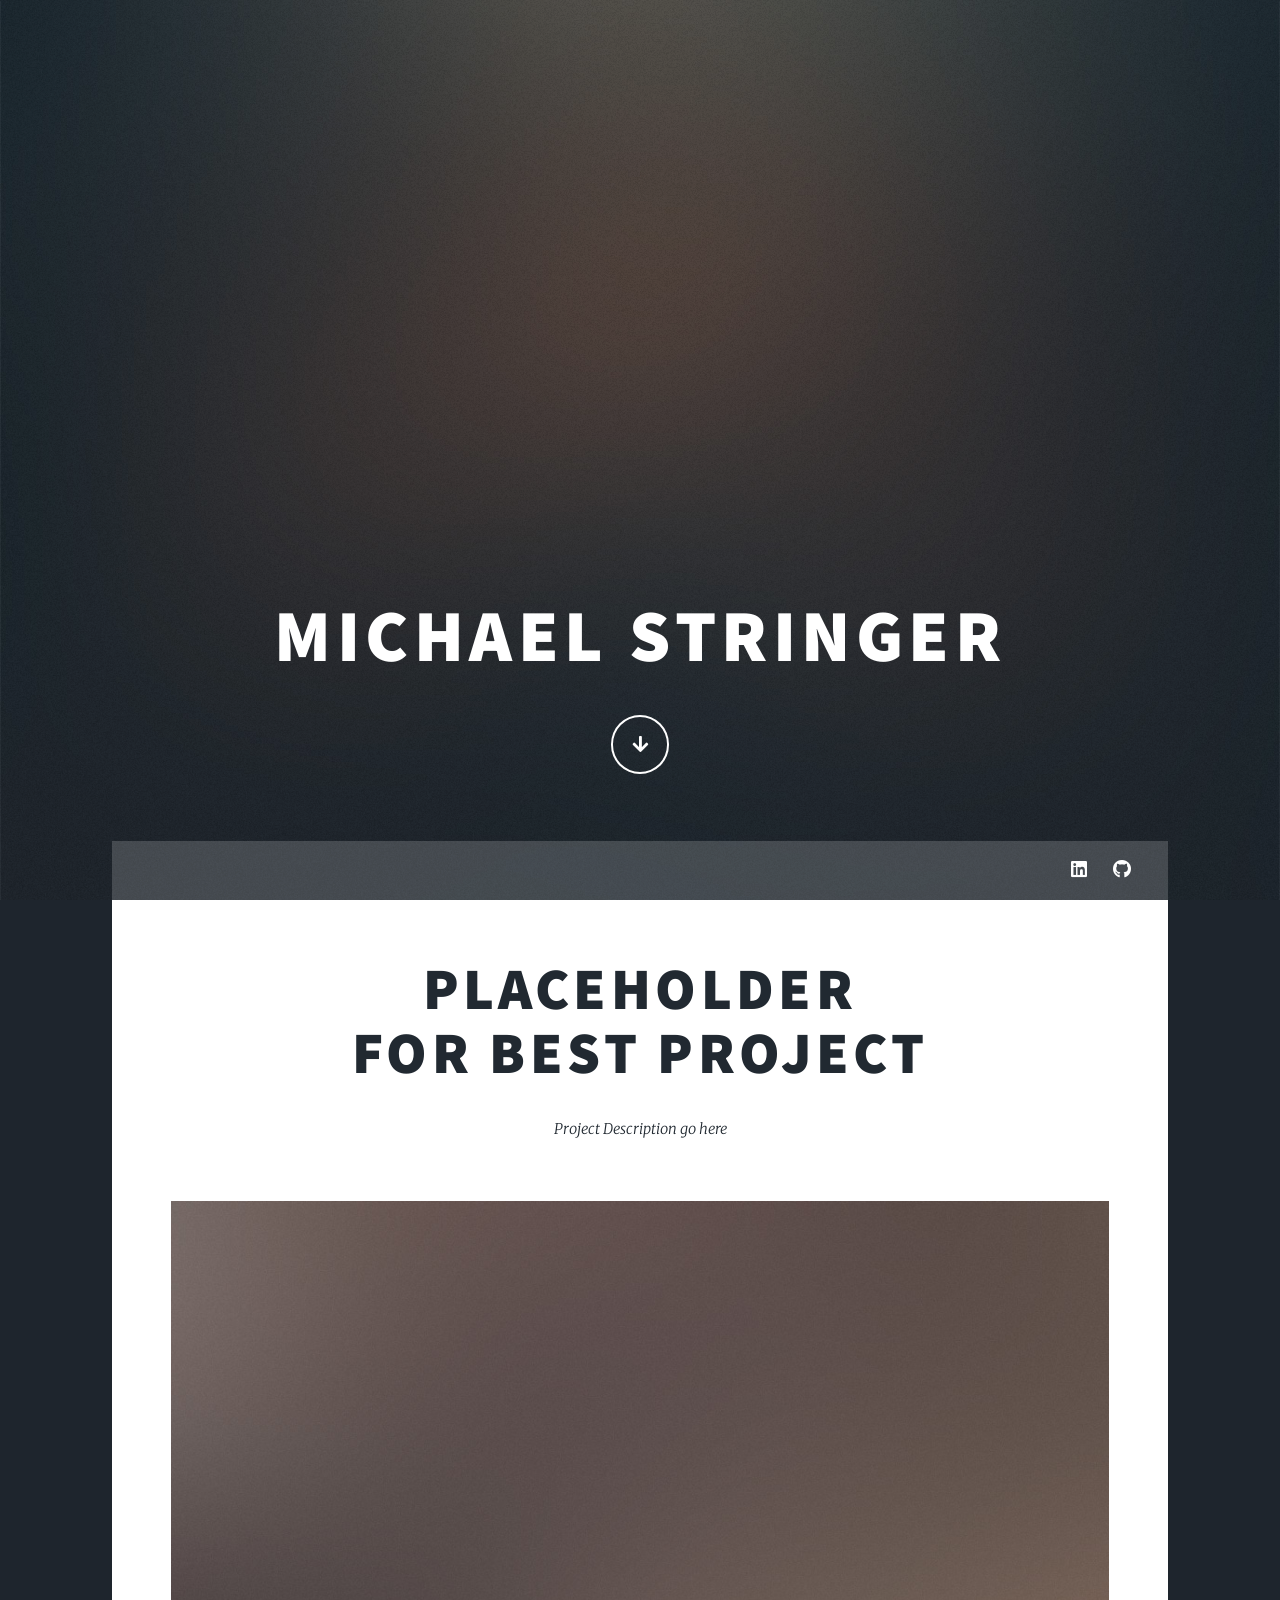
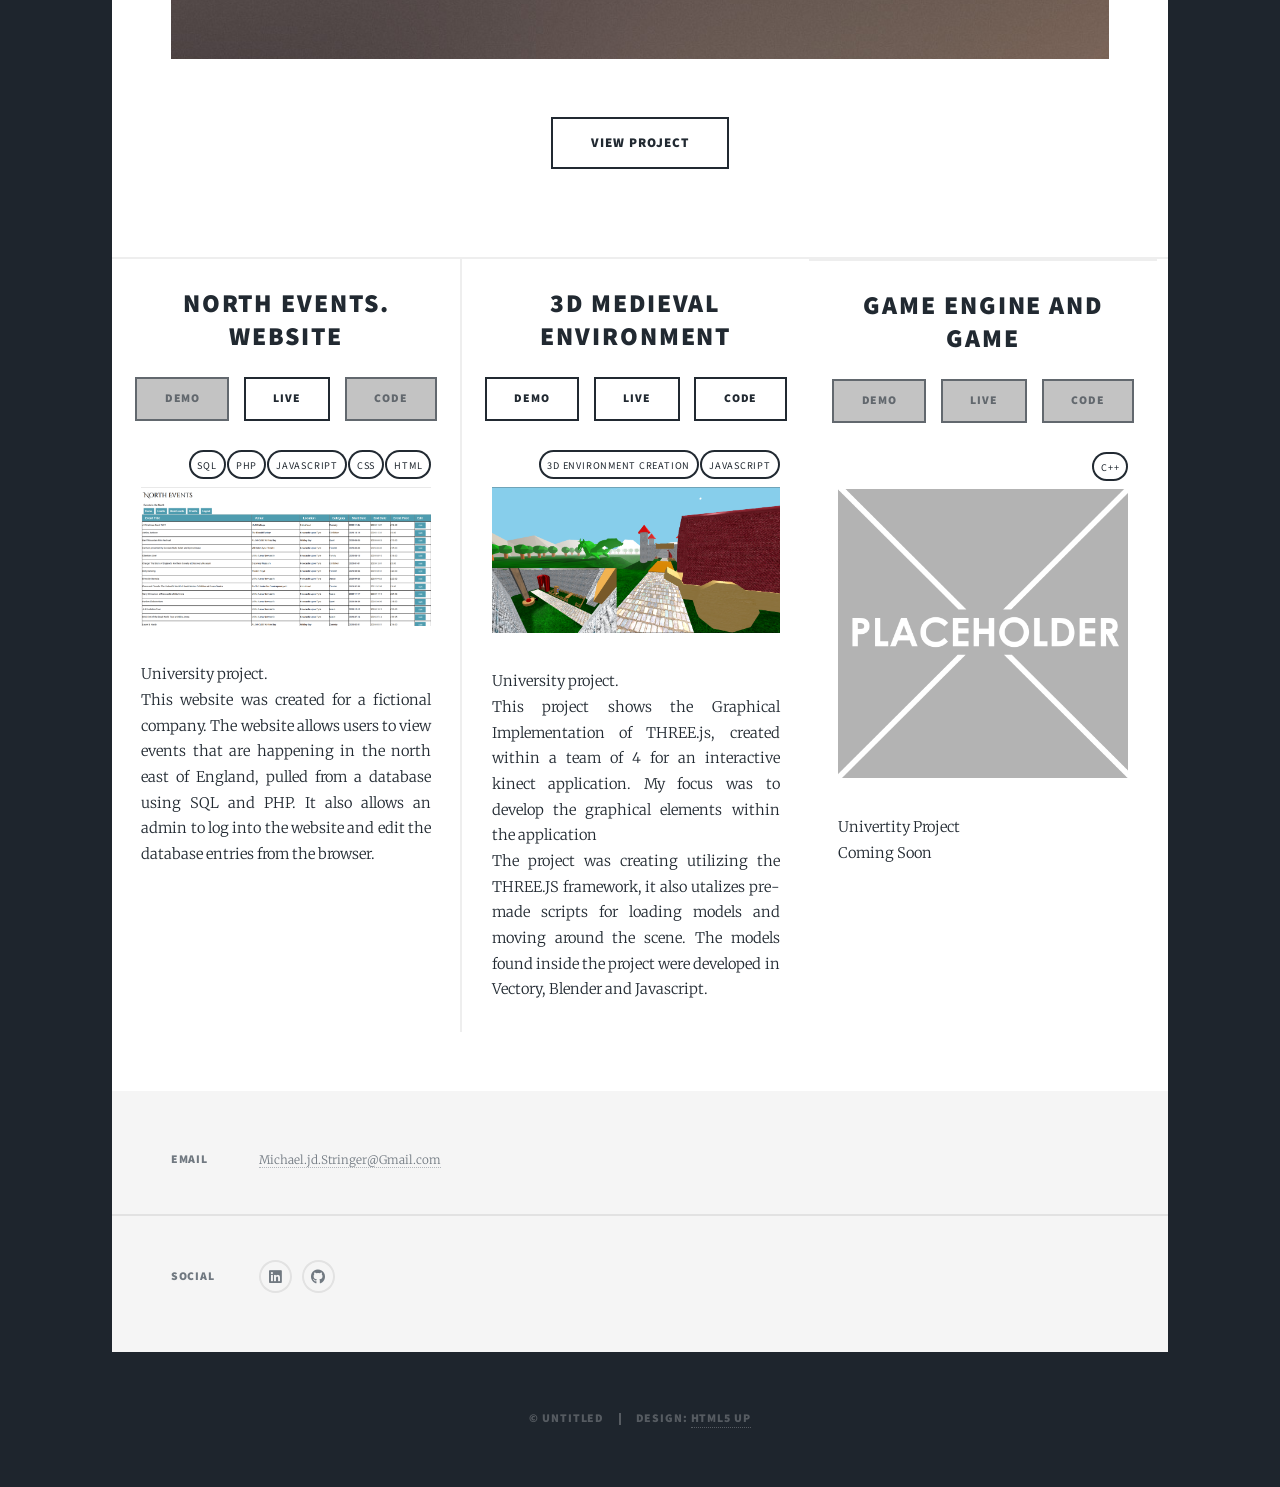
==== index.html @ 71fa6d92 "Add files via upload" ====
<!DOCTYPE HTML>
<!--
	Massively by HTML5 UP
	html5up.net | @ajlkn
	Free for personal and commercial use under the CCA 3.0 license (html5up.net/license)
-->
<html>
	<head>
		<title>Michael Stringer Portfolio</title>
		<meta charset="utf-8" />
		<meta name="viewport" content="width=device-width, initial-scale=1, user-scalable=no" />
		<link rel="stylesheet" href="assets/css/main.css" />
		<noscript><link rel="stylesheet" href="assets/css/noscript.css" /></noscript>
	</head>
	<body class="is-preload">

		<!-- Wrapper -->
			<div id="wrapper" class="fade-in">

				<!-- Intro -->
					<div id="intro">
						<h1>Michael Stringer</h1>
						<p> </p>
						<ul class="actions">
							<li><a href="#header" class="button icon solid solo fa-arrow-down scrolly">Continue</a></li>
						</ul>
					</div>

				<!-- Header -->
					<header id="header">
						<a href="index.html" class="logo">Michael Stringer</a>
					</header>

				<!-- Nav -->
					<nav id="nav">
						<ul class="links">

						</ul>
						<ul class="icons">
							<li><a href="https://www.linkedin.com/in/michael-stringer-b50623196/" target="_blank" class="icon brands fa-linkedin"><span class="label">LinkedIn</span></a></li>
                            <li><a href="https://github.com/MStringster" target="_blank" class="icon brands fa-github"><span class="label">github</span></a></li>
						</ul>
					</nav>

				<!-- Main -->
					<div id="main">

						<!-- Featured Post -->
							<article class="post featured">
								<header class="major">
									<h2><a href="#">Placeholder<br /> 
                                            for best Project</a></h2>
									<p> Project Description go here</p>
								</header>
								<a href="#" class="image main"><img src="images/pic01.jpg" alt="" /></a>
								<ul class="actions special">
									<li><a href="#" class="button large">View Project</a></li>
								</ul>
							</article>

						<!-- Posts -->
							<section class="posts">
								<article>
									<header>
                                        <h2><a href="#">North Events. website</a></h2>
									</header>
									<ul class="actions special">
                                        <li><a  class="button inactive" > Demo </a></li>
										<li><a href="http://unn-w18019818.newnumyspace.co.uk/northEvents/index.php" target="_blank" class="button"> Live </a></li>
                                        <li><a  class="button inactive" > Code </a></li>
									</ul>

                                    <ul class="skills">
                                        <li class="skillsList"> HTML </li>
                                        <li class="skillsList"> CSS </li>
                                        <li class="skillsList"> Javascript </li>
                                        <li class="skillsList"> PHP </li>
                                        <li class="skillsList"> SQL </li>
                                    </ul>
									<a href="http://unn-w18019818.newnumyspace.co.uk/northEvents/index.php" target="_blank" class="image fit"> <img src="images/northEventsImg.png" alt=""></a>
									<p> University project. <br> 
                                    This website was created for a fictional company. The website allows users to view events that are happening in the north east 
                                    of England, pulled from a database using SQL and PHP. It also allows an admin to log into the website and edit the database entries
                                    from the browser.</p>
								</article>
								<article>
									<header>
										<h2><a href="#">3D Medieval Environment</a></h2>
									</header>
                                    <ul class="actions special">
                                        <li><a href='https://youtu.be/95nL_ge0PtU 'target="_blank" class="button" > Demo </a></li>
								        <li><a href="http://unn-w18019818.newnumyspace.co.uk/Graphics/Assignments/index.html" target="_blank" class="button"> Live  </a></li>
                                        <li><a href='https://github.com/MStringster/3DMedievalEnvironment' target="_blank" class="button" > Code </a></li>
									</ul>
                                    <ul class ="skills">
                                        <li class="skillsList"> Javascript </li>
                                        <li class="skillsList"> 3D Environment Creation </li>
                                    </ul>
									<a href="" target="_blank" class="image fit"> <img src="images/3dEnvironment.png" alt=""></a>
									<p>University project. <br/>
                                        This project shows the Graphical Implementation of THREE.js, created within a team of 4 for an interactive kinect application. My focus was to develop the graphical elements within the application <br/>
                                        The project was creating utilizing the THREE.JS framework, it also utalizes pre-made scripts for loading models and moving around the scene. The models found inside the project were developed in Vectory, Blender and Javascript.</p>
									
								</article>
								<article>
									<header>
										<h2><a href="#">Game Engine and Game</a></h2>
									</header>
                                    <ul class="actions special">
                                        <li><a  class="button inactive" > Demo </a></li>
								        <li><a  class="button inactive"> Live </a></li>
                                        <li><a  class="button inactive" > Code </a></li>
									</ul>
                                    <ul class ="skills">
                                        <li class = "skillsList"> C++ </li>
                                    </ul>
									<a href="" target="_blank" class="image fit"> <img src="images/gameEngine.png" alt=""></a>
									<p>Univertity Project <br/>
                                        Coming Soon</p>

								</article>


						<!-- Footer -->
							<footer>

							</footer>

					</div>

				<!-- Footer -->
					<footer id="footer">
						
						<section class="split contact">


							<section>
								<h3>Email</h3>
								<p><a href="#">Michael.jd.Stringer@Gmail.com</a></p>
							</section>
							<section>
								<h3>Social</h3>
								<ul class="icons alt">
									<li><a href="https://www.linkedin.com/in/michael-stringer-b50623196/" target="_blank" class="icon brands fa-linkedin"><span class="label">LinkedIn</span></a></li>
                                    <li><a href="https://github.com/MStringster" target="_blank" class="icon brands fa-github"><span class="label">Github</span></a></li>

								</ul>
							</section>
						</section>
					</footer>

				<!-- Copyright -->
					<div id="copyright">
						<ul><li>&copy; Untitled</li><li>Design: <a href="https://html5up.net">HTML5 UP</a></li></ul>
					</div>

			</div>

		<!-- Scripts -->
			<script src="assets/js/jquery.min.js"></script>
			<script src="assets/js/jquery.scrollex.min.js"></script>
			<script src="assets/js/jquery.scrolly.min.js"></script>
			<script src="assets/js/browser.min.js"></script>
			<script src="assets/js/breakpoints.min.js"></script>
			<script src="assets/js/util.js"></script>
			<script src="assets/js/main.js"></script>

	</body>
</html>
---- assets/css/main.css ----
@import url(fontawesome-all.min.css);
@import url("https://fonts.googleapis.com/css?family=Merriweather:300,700,300italic,700italic|Source+Sans+Pro:900");

/*
	Massively by HTML5 UP
	html5up.net | @ajlkn
	Free for personal and commercial use under the CCA 3.0 license (html5up.net/license)
*/

html, body, div, span, applet, object,
iframe, h1, h2, h3, h4, h5, h6, p, blockquote,
pre, a, abbr, acronym, address, big, cite,
code, del, dfn, em, img, ins, kbd, q, s, samp,
small, strike, strong, sub, sup, tt, var, b,
u, i, center, dl, dt, dd, ol, ul, li, fieldset,
form, label, legend, table, caption, tbody,
tfoot, thead, tr, th, td, article, aside,
canvas, details, embed, figure, figcaption,
footer, header, hgroup, menu, nav, output, ruby,
section, summary, time, mark, audio, video {
	margin: 0;
	padding: 0;
	border: 0;
	font-size: 100%;
	font: inherit;
	vertical-align: baseline;}

article, aside, details, figcaption, figure,
footer, header, hgroup, menu, nav, section {
	display: block;}

body {
	line-height: 1;
}

ol, ul {
	list-style: none;
}

blockquote, q {
	quotes: none;
}

	blockquote:before, blockquote:after, q:before, q:after {
		content: '';
		content: none;
	}

table {
	border-collapse: collapse;
	border-spacing: 0;
}

body {
	-webkit-text-size-adjust: none;
}

mark {
	background-color: transparent;
	color: inherit;
}

input::-moz-focus-inner {
	border: 0;
	padding: 0;
}

input, select, textarea {
	-moz-appearance: none;
	-webkit-appearance: none;
	-ms-appearance: none;
	appearance: none;
}

/* Basic */

	@-ms-viewport {
		width: device-width;
	}

	body {
		-ms-overflow-style: scrollbar;
	}

	@media screen and (max-width: 480px) {

		html, body {
			min-width: 320px;
		}

	}

	html {
		box-sizing: border-box;
	}

	*, *:before, *:after {
		box-sizing: inherit;
	}

	body {
		background-color: #1e252d;
	}

		body.is-preload *, body.is-preload *:before, body.is-preload *:after {
			-moz-animation: none !important;
			-webkit-animation: none !important;
			-ms-animation: none !important;
			animation: none !important;
			-moz-transition: none !important;
			-webkit-transition: none !important;
			-ms-transition: none !important;
			transition: none !important;
		}

/* Type */

	html {
		font-size: 16pt;
	}

		@media screen and (max-width: 1680px) {

			html {
				font-size: 12pt;
			}

		}

		@media screen and (max-width: 1280px) {

			html {
				font-size: 11pt;
			}

		}

		@media screen and (max-width: 360px) {

			html {
				font-size: 10pt;
			}

		}

	body {
		color: #212931;
	}

	body, input, select, textarea {
		font-family: "Merriweather", Georgia, serif;
		font-weight: 300;
		font-size: 1rem;
		line-height: 1.75;
	}

	a {
		-moz-transition: color 0.2s ease-in-out, background-color 0.2s ease-in-out, border-color 0.2s ease-in-out, box-shadow 0.2s ease-in-out;
		-webkit-transition: color 0.2s ease-in-out, background-color 0.2s ease-in-out, border-color 0.2s ease-in-out, box-shadow 0.2s ease-in-out;
		-ms-transition: color 0.2s ease-in-out, background-color 0.2s ease-in-out, border-color 0.2s ease-in-out, box-shadow 0.2s ease-in-out;
		transition: color 0.2s ease-in-out, background-color 0.2s ease-in-out, border-color 0.2s ease-in-out, box-shadow 0.2s ease-in-out;
		border-bottom: dotted 1px;
		text-decoration: none;
	}

		a:hover {
			border-bottom-color: transparent;
		}

	strong, b {
		font-weight: 600;
	}

	em, i {
		font-style: italic;
	}

	p {
		text-align: justify;
		margin: 0 0 1rem 0;
	}

	h1, h2, h3, h4, h5, h6 {
		font-family: "Source Sans Pro", Helvetica, sans-serif;
		font-weight: 900;
		line-height: 1.5;
		letter-spacing: 0.075em;
		text-transform: uppercase;
		margin: 0 0 1rem 0;
	}

		h1 a, h2 a, h3 a, h4 a, h5 a, h6 a {
			border-bottom: 0;
			color: inherit;
			text-decoration: none;
		}

	h1 {
		font-size: 4rem;
		line-height: 1.1;
		margin: 0 0 2rem 0;
	}

	h2 {
		font-size: 1.75rem;
		line-height: 1.3;
		margin: 0 0 1.5rem 0;
	}

	h3 {
		font-size: 1.25rem;
		margin: 0 0 1.5rem 0;
	}

	h4 {
		font-size: 1rem;
	}

	h5 {
		font-size: 0.9rem;
	}

	h6 {
		font-size: 0.8rem;
	}

	sub {
		font-size: 0.8rem;
		position: relative;
		top: 0.5rem;
	}

	sup {
		font-size: 0.8rem;
		position: relative;
		top: -0.5rem;
	}

	blockquote {
		border-left: solid 4px;
		font-style: italic;
		margin: 0 0 2rem 0;
		padding: 0.5rem 0 0.5rem 2rem;
	}

	code {
		border: solid 2px;
		font-family: "Courier New", monospace;
		font-size: 0.9rem;
		margin: 0 0.25rem;
		padding: 0.25rem 0.65rem;
	}

	pre {
		-webkit-overflow-scrolling: touch;
		font-family: "Courier New", monospace;
		font-size: 0.9rem;
		margin: 0 0 2rem 0;
	}

		pre code {
			display: block;
			line-height: 1.75;
			padding: 1rem 1.5rem;
			overflow-x: auto;
		}

	hr {
		border: 0;
		border-bottom: solid 2px;
		margin: 3rem 0;
	}

		hr.major {
			margin: 5rem 0;
		}

	.align-left {
		text-align: left;
	}

	.align-center {
		text-align: center;
	}

	.align-right {
		text-align: right;
	}

	input, select, textarea {
		color: #212931;
	}

	a {
		color: #212931;
		border-bottom-color: rgba(33, 41, 49, 0.5);
	}

		a:hover {
			border-bottom-color: transparent;
			color: #18bfef !important;
		}

	strong, b {
		color: #212931;
	}

	h1, h2, h3, h4, h5, h6 {
		color: #212931;
	}

	blockquote {
		border-left-color: #eeeeee;
	}

	code {
		background: rgba(220, 220, 220, 0.25);
		border-color: #eeeeee;
	}

	hr {
		border-bottom-color: #eeeeee;
	}

/* Row */

	.row {
		display: flex;
		flex-wrap: wrap;
		box-sizing: border-box;
		align-items: stretch;
	}

		.row > * {
			box-sizing: border-box;
		}

		.row.gtr-uniform > * > :last-child {
			margin-bottom: 0;
		}

		.row.aln-left {
			justify-content: flex-start;
		}

		.row.aln-center {
			justify-content: center;
		}

		.row.aln-right {
			justify-content: flex-end;
		}

		.row.aln-top {
			align-items: flex-start;
		}

		.row.aln-middle {
			align-items: center;
		}

		.row.aln-bottom {
			align-items: flex-end;
		}

		.row > .imp {
			order: -1;
		}

		.row > .col-1 {
			width: 8.33333%;
		}

		.row > .off-1 {
			margin-left: 8.33333%;
		}

		.row > .col-2 {
			width: 16.66667%;
		}

		.row > .off-2 {
			margin-left: 16.66667%;
		}

		.row > .col-3 {
			width: 25%;
		}

		.row > .off-3 {
			margin-left: 25%;
		}

		.row > .col-4 {
			width: 33.33333%;
		}

		.row > .off-4 {
			margin-left: 33.33333%;
		}

		.row > .col-5 {
			width: 41.66667%;
		}

		.row > .off-5 {
			margin-left: 41.66667%;
		}

		.row > .col-6 {
			width: 50%;
		}

		.row > .off-6 {
			margin-left: 50%;
		}

		.row > .col-7 {
			width: 58.33333%;
		}

		.row > .off-7 {
			margin-left: 58.33333%;
		}

		.row > .col-8 {
			width: 66.66667%;
		}

		.row > .off-8 {
			margin-left: 66.66667%;
		}

		.row > .col-9 {
			width: 75%;
		}

		.row > .off-9 {
			margin-left: 75%;
		}

		.row > .col-10 {
			width: 83.33333%;
		}

		.row > .off-10 {
			margin-left: 83.33333%;
		}

		.row > .col-11 {
			width: 91.66667%;
		}

		.row > .off-11 {
			margin-left: 91.66667%;
		}

		.row > .col-12 {
			width: 100%;
		}

		.row > .off-12 {
			margin-left: 100%;
		}

		.row.gtr-0 {
			margin-top: 0;
			margin-left: 0rem;
		}

			.row.gtr-0 > * {
				padding: 0 0 0 0rem;
			}

			.row.gtr-0.gtr-uniform {
				margin-top: 0rem;
			}

				.row.gtr-0.gtr-uniform > * {
					padding-top: 0rem;
				}

		.row.gtr-25 {
			margin-top: 0;
			margin-left: -0.375rem;
		}

			.row.gtr-25 > * {
				padding: 0 0 0 0.375rem;
			}

			.row.gtr-25.gtr-uniform {
				margin-top: -0.375rem;
			}

				.row.gtr-25.gtr-uniform > * {
					padding-top: 0.375rem;
				}

		.row.gtr-50 {
			margin-top: 0;
			margin-left: -0.75rem;
		}

			.row.gtr-50 > * {
				padding: 0 0 0 0.75rem;
			}

			.row.gtr-50.gtr-uniform {
				margin-top: -0.75rem;
			}

				.row.gtr-50.gtr-uniform > * {
					padding-top: 0.75rem;
				}

		.row {
			margin-top: 0;
			margin-left: -1.5rem;
		}

			.row > * {
				padding: 0 0 0 1.5rem;
			}

			.row.gtr-uniform {
				margin-top: -1.5rem;
			}

				.row.gtr-uniform > * {
					padding-top: 1.5rem;
				}

		.row.gtr-150 {
			margin-top: 0;
			margin-left: -2.25rem;
		}

			.row.gtr-150 > * {
				padding: 0 0 0 2.25rem;
			}

			.row.gtr-150.gtr-uniform {
				margin-top: -2.25rem;
			}

				.row.gtr-150.gtr-uniform > * {
					padding-top: 2.25rem;
				}

		.row.gtr-200 {
			margin-top: 0;
			margin-left: -3rem;
		}

			.row.gtr-200 > * {
				padding: 0 0 0 3rem;
			}

			.row.gtr-200.gtr-uniform {
				margin-top: -3rem;
			}

				.row.gtr-200.gtr-uniform > * {
					padding-top: 3rem;
				}

		@media screen and (max-width: 1680px) {

			.row {
				display: flex;
				flex-wrap: wrap;
				box-sizing: border-box;
				align-items: stretch;
			}

				.row > * {
					box-sizing: border-box;
				}

				.row.gtr-uniform > * > :last-child {
					margin-bottom: 0;
				}

				.row.aln-left {
					justify-content: flex-start;
				}

				.row.aln-center {
					justify-content: center;
				}

				.row.aln-right {
					justify-content: flex-end;
				}

				.row.aln-top {
					align-items: flex-start;
				}

				.row.aln-middle {
					align-items: center;
				}

				.row.aln-bottom {
					align-items: flex-end;
				}

				.row > .imp-xlarge {
					order: -1;
				}

				.row > .col-1-xlarge {
					width: 8.33333%;
				}

				.row > .off-1-xlarge {
					margin-left: 8.33333%;
				}

				.row > .col-2-xlarge {
					width: 16.66667%;
				}

				.row > .off-2-xlarge {
					margin-left: 16.66667%;
				}

				.row > .col-3-xlarge {
					width: 25%;
				}

				.row > .off-3-xlarge {
					margin-left: 25%;
				}

				.row > .col-4-xlarge {
					width: 33.33333%;
				}

				.row > .off-4-xlarge {
					margin-left: 33.33333%;
				}

				.row > .col-5-xlarge {
					width: 41.66667%;
				}

				.row > .off-5-xlarge {
					margin-left: 41.66667%;
				}

				.row > .col-6-xlarge {
					width: 50%;
				}

				.row > .off-6-xlarge {
					margin-left: 50%;
				}

				.row > .col-7-xlarge {
					width: 58.33333%;
				}

				.row > .off-7-xlarge {
					margin-left: 58.33333%;
				}

				.row > .col-8-xlarge {
					width: 66.66667%;
				}

				.row > .off-8-xlarge {
					margin-left: 66.66667%;
				}

				.row > .col-9-xlarge {
					width: 75%;
				}

				.row > .off-9-xlarge {
					margin-left: 75%;
				}

				.row > .col-10-xlarge {
					width: 83.33333%;
				}

				.row > .off-10-xlarge {
					margin-left: 83.33333%;
				}

				.row > .col-11-xlarge {
					width: 91.66667%;
				}

				.row > .off-11-xlarge {
					margin-left: 91.66667%;
				}

				.row > .col-12-xlarge {
					width: 100%;
				}

				.row > .off-12-xlarge {
					margin-left: 100%;
				}

				.row.gtr-0 {
					margin-top: 0;
					margin-left: 0rem;
				}

					.row.gtr-0 > * {
						padding: 0 0 0 0rem;
					}

					.row.gtr-0.gtr-uniform {
						margin-top: 0rem;
					}

						.row.gtr-0.gtr-uniform > * {
							padding-top: 0rem;
						}

				.row.gtr-25 {
					margin-top: 0;
					margin-left: -0.375rem;
				}

					.row.gtr-25 > * {
						padding: 0 0 0 0.375rem;
					}

					.row.gtr-25.gtr-uniform {
						margin-top: -0.375rem;
					}

						.row.gtr-25.gtr-uniform > * {
							padding-top: 0.375rem;
						}

				.row.gtr-50 {
					margin-top: 0;
					margin-left: -0.75rem;
				}

					.row.gtr-50 > * {
						padding: 0 0 0 0.75rem;
					}

					.row.gtr-50.gtr-uniform {
						margin-top: -0.75rem;
					}

						.row.gtr-50.gtr-uniform > * {
							padding-top: 0.75rem;
						}

				.row {
					margin-top: 0;
					margin-left: -1.5rem;
				}

					.row > * {
						padding: 0 0 0 1.5rem;
					}

					.row.gtr-uniform {
						margin-top: -1.5rem;
					}

						.row.gtr-uniform > * {
							padding-top: 1.5rem;
						}

				.row.gtr-150 {
					margin-top: 0;
					margin-left: -2.25rem;
				}

					.row.gtr-150 > * {
						padding: 0 0 0 2.25rem;
					}

					.row.gtr-150.gtr-uniform {
						margin-top: -2.25rem;
					}

						.row.gtr-150.gtr-uniform > * {
							padding-top: 2.25rem;
						}

				.row.gtr-200 {
					margin-top: 0;
					margin-left: -3rem;
				}

					.row.gtr-200 > * {
						padding: 0 0 0 3rem;
					}

					.row.gtr-200.gtr-uniform {
						margin-top: -3rem;
					}

						.row.gtr-200.gtr-uniform > * {
							padding-top: 3rem;
						}

		}

		@media screen and (max-width: 1280px) {

			.row {
				display: flex;
				flex-wrap: wrap;
				box-sizing: border-box;
				align-items: stretch;
			}

				.row > * {
					box-sizing: border-box;
				}

				.row.gtr-uniform > * > :last-child {
					margin-bottom: 0;
				}

				.row.aln-left {
					justify-content: flex-start;
				}

				.row.aln-center {
					justify-content: center;
				}

				.row.aln-right {
					justify-content: flex-end;
				}

				.row.aln-top {
					align-items: flex-start;
				}

				.row.aln-middle {
					align-items: center;
				}

				.row.aln-bottom {
					align-items: flex-end;
				}

				.row > .imp-large {
					order: -1;
				}

				.row > .col-1-large {
					width: 8.33333%;
				}

				.row > .off-1-large {
					margin-left: 8.33333%;
				}

				.row > .col-2-large {
					width: 16.66667%;
				}

				.row > .off-2-large {
					margin-left: 16.66667%;
				}

				.row > .col-3-large {
					width: 25%;
				}

				.row > .off-3-large {
					margin-left: 25%;
				}

				.row > .col-4-large {
					width: 33.33333%;
				}

				.row > .off-4-large {
					margin-left: 33.33333%;
				}

				.row > .col-5-large {
					width: 41.66667%;
				}

				.row > .off-5-large {
					margin-left: 41.66667%;
				}

				.row > .col-6-large {
					width: 50%;
				}

				.row > .off-6-large {
					margin-left: 50%;
				}

				.row > .col-7-large {
					width: 58.33333%;
				}

				.row > .off-7-large {
					margin-left: 58.33333%;
				}

				.row > .col-8-large {
					width: 66.66667%;
				}

				.row > .off-8-large {
					margin-left: 66.66667%;
				}

				.row > .col-9-large {
					width: 75%;
				}

				.row > .off-9-large {
					margin-left: 75%;
				}

				.row > .col-10-large {
					width: 83.33333%;
				}

				.row > .off-10-large {
					margin-left: 83.33333%;
				}

				.row > .col-11-large {
					width: 91.66667%;
				}

				.row > .off-11-large {
					margin-left: 91.66667%;
				}

				.row > .col-12-large {
					width: 100%;
				}

				.row > .off-12-large {
					margin-left: 100%;
				}

				.row.gtr-0 {
					margin-top: 0;
					margin-left: 0rem;
				}

					.row.gtr-0 > * {
						padding: 0 0 0 0rem;
					}

					.row.gtr-0.gtr-uniform {
						margin-top: 0rem;
					}

						.row.gtr-0.gtr-uniform > * {
							padding-top: 0rem;
						}

				.row.gtr-25 {
					margin-top: 0;
					margin-left: -0.375rem;
				}

					.row.gtr-25 > * {
						padding: 0 0 0 0.375rem;
					}

					.row.gtr-25.gtr-uniform {
						margin-top: -0.375rem;
					}

						.row.gtr-25.gtr-uniform > * {
							padding-top: 0.375rem;
						}

				.row.gtr-50 {
					margin-top: 0;
					margin-left: -0.75rem;
				}

					.row.gtr-50 > * {
						padding: 0 0 0 0.75rem;
					}

					.row.gtr-50.gtr-uniform {
						margin-top: -0.75rem;
					}

						.row.gtr-50.gtr-uniform > * {
							padding-top: 0.75rem;
						}

				.row {
					margin-top: 0;
					margin-left: -1.5rem;
				}

					.row > * {
						padding: 0 0 0 1.5rem;
					}

					.row.gtr-uniform {
						margin-top: -1.5rem;
					}

						.row.gtr-uniform > * {
							padding-top: 1.5rem;
						}

				.row.gtr-150 {
					margin-top: 0;
					margin-left: -2.25rem;
				}

					.row.gtr-150 > * {
						padding: 0 0 0 2.25rem;
					}

					.row.gtr-150.gtr-uniform {
						margin-top: -2.25rem;
					}

						.row.gtr-150.gtr-uniform > * {
							padding-top: 2.25rem;
						}

				.row.gtr-200 {
					margin-top: 0;
					margin-left: -3rem;
				}

					.row.gtr-200 > * {
						padding: 0 0 0 3rem;
					}

					.row.gtr-200.gtr-uniform {
						margin-top: -3rem;
					}

						.row.gtr-200.gtr-uniform > * {
							padding-top: 3rem;
						}

		}

		@media screen and (max-width: 980px) {

			.row {
				display: flex;
				flex-wrap: wrap;
				box-sizing: border-box;
				align-items: stretch;
			}

				.row > * {
					box-sizing: border-box;
				}

				.row.gtr-uniform > * > :last-child {
					margin-bottom: 0;
				}

				.row.aln-left {
					justify-content: flex-start;
				}

				.row.aln-center {
					justify-content: center;
				}

				.row.aln-right {
					justify-content: flex-end;
				}

				.row.aln-top {
					align-items: flex-start;
				}

				.row.aln-middle {
					align-items: center;
				}

				.row.aln-bottom {
					align-items: flex-end;
				}

				.row > .imp-medium {
					order: -1;
				}

				.row > .col-1-medium {
					width: 8.33333%;
				}

				.row > .off-1-medium {
					margin-left: 8.33333%;
				}

				.row > .col-2-medium {
					width: 16.66667%;
				}

				.row > .off-2-medium {
					margin-left: 16.66667%;
				}

				.row > .col-3-medium {
					width: 25%;
				}

				.row > .off-3-medium {
					margin-left: 25%;
				}

				.row > .col-4-medium {
					width: 33.33333%;
				}

				.row > .off-4-medium {
					margin-left: 33.33333%;
				}

				.row > .col-5-medium {
					width: 41.66667%;
				}

				.row > .off-5-medium {
					margin-left: 41.66667%;
				}

				.row > .col-6-medium {
					width: 50%;
				}

				.row > .off-6-medium {
					margin-left: 50%;
				}

				.row > .col-7-medium {
					width: 58.33333%;
				}

				.row > .off-7-medium {
					margin-left: 58.33333%;
				}

				.row > .col-8-medium {
					width: 66.66667%;
				}

				.row > .off-8-medium {
					margin-left: 66.66667%;
				}

				.row > .col-9-medium {
					width: 75%;
				}

				.row > .off-9-medium {
					margin-left: 75%;
				}

				.row > .col-10-medium {
					width: 83.33333%;
				}

				.row > .off-10-medium {
					margin-left: 83.33333%;
				}

				.row > .col-11-medium {
					width: 91.66667%;
				}

				.row > .off-11-medium {
					margin-left: 91.66667%;
				}

				.row > .col-12-medium {
					width: 100%;
				}

				.row > .off-12-medium {
					margin-left: 100%;
				}

				.row.gtr-0 {
					margin-top: 0;
					margin-left: 0rem;
				}

					.row.gtr-0 > * {
						padding: 0 0 0 0rem;
					}

					.row.gtr-0.gtr-uniform {
						margin-top: 0rem;
					}

						.row.gtr-0.gtr-uniform > * {
							padding-top: 0rem;
						}

				.row.gtr-25 {
					margin-top: 0;
					margin-left: -0.375rem;
				}

					.row.gtr-25 > * {
						padding: 0 0 0 0.375rem;
					}

					.row.gtr-25.gtr-uniform {
						margin-top: -0.375rem;
					}

						.row.gtr-25.gtr-uniform > * {
							padding-top: 0.375rem;
						}

				.row.gtr-50 {
					margin-top: 0;
					margin-left: -0.75rem;
				}

					.row.gtr-50 > * {
						padding: 0 0 0 0.75rem;
					}

					.row.gtr-50.gtr-uniform {
						margin-top: -0.75rem;
					}

						.row.gtr-50.gtr-uniform > * {
							padding-top: 0.75rem;
						}

				.row {
					margin-top: 0;
					margin-left: -1.5rem;
				}

					.row > * {
						padding: 0 0 0 1.5rem;
					}

					.row.gtr-uniform {
						margin-top: -1.5rem;
					}

						.row.gtr-uniform > * {
							padding-top: 1.5rem;
						}

				.row.gtr-150 {
					margin-top: 0;
					margin-left: -2.25rem;
				}

					.row.gtr-150 > * {
						padding: 0 0 0 2.25rem;
					}

					.row.gtr-150.gtr-uniform {
						margin-top: -2.25rem;
					}

						.row.gtr-150.gtr-uniform > * {
							padding-top: 2.25rem;
						}

				.row.gtr-200 {
					margin-top: 0;
					margin-left: -3rem;
				}

					.row.gtr-200 > * {
						padding: 0 0 0 3rem;
					}

					.row.gtr-200.gtr-uniform {
						margin-top: -3rem;
					}

						.row.gtr-200.gtr-uniform > * {
							padding-top: 3rem;
						}

		}

		@media screen and (max-width: 736px) {

			.row {
				display: flex;
				flex-wrap: wrap;
				box-sizing: border-box;
				align-items: stretch;
			}

				.row > * {
					box-sizing: border-box;
				}

				.row.gtr-uniform > * > :last-child {
					margin-bottom: 0;
				}

				.row.aln-left {
					justify-content: flex-start;
				}

				.row.aln-center {
					justify-content: center;
				}

				.row.aln-right {
					justify-content: flex-end;
				}

				.row.aln-top {
					align-items: flex-start;
				}

				.row.aln-middle {
					align-items: center;
				}

				.row.aln-bottom {
					align-items: flex-end;
				}

				.row > .imp-small {
					order: -1;
				}

				.row > .col-1-small {
					width: 8.33333%;
				}

				.row > .off-1-small {
					margin-left: 8.33333%;
				}

				.row > .col-2-small {
					width: 16.66667%;
				}

				.row > .off-2-small {
					margin-left: 16.66667%;
				}

				.row > .col-3-small {
					width: 25%;
				}

				.row > .off-3-small {
					margin-left: 25%;
				}

				.row > .col-4-small {
					width: 33.33333%;
				}

				.row > .off-4-small {
					margin-left: 33.33333%;
				}

				.row > .col-5-small {
					width: 41.66667%;
				}

				.row > .off-5-small {
					margin-left: 41.66667%;
				}

				.row > .col-6-small {
					width: 50%;
				}

				.row > .off-6-small {
					margin-left: 50%;
				}

				.row > .col-7-small {
					width: 58.33333%;
				}

				.row > .off-7-small {
					margin-left: 58.33333%;
				}

				.row > .col-8-small {
					width: 66.66667%;
				}

				.row > .off-8-small {
					margin-left: 66.66667%;
				}

				.row > .col-9-small {
					width: 75%;
				}

				.row > .off-9-small {
					margin-left: 75%;
				}

				.row > .col-10-small {
					width: 83.33333%;
				}

				.row > .off-10-small {
					margin-left: 83.33333%;
				}

				.row > .col-11-small {
					width: 91.66667%;
				}

				.row > .off-11-small {
					margin-left: 91.66667%;
				}

				.row > .col-12-small {
					width: 100%;
				}

				.row > .off-12-small {
					margin-left: 100%;
				}

				.row.gtr-0 {
					margin-top: 0;
					margin-left: 0rem;
				}

					.row.gtr-0 > * {
						padding: 0 0 0 0rem;
					}

					.row.gtr-0.gtr-uniform {
						margin-top: 0rem;
					}

						.row.gtr-0.gtr-uniform > * {
							padding-top: 0rem;
						}

				.row.gtr-25 {
					margin-top: 0;
					margin-left: -0.375rem;
				}

					.row.gtr-25 > * {
						padding: 0 0 0 0.375rem;
					}

					.row.gtr-25.gtr-uniform {
						margin-top: -0.375rem;
					}

						.row.gtr-25.gtr-uniform > * {
							padding-top: 0.375rem;
						}

				.row.gtr-50 {
					margin-top: 0;
					margin-left: -0.75rem;
				}

					.row.gtr-50 > * {
						padding: 0 0 0 0.75rem;
					}

					.row.gtr-50.gtr-uniform {
						margin-top: -0.75rem;
					}

						.row.gtr-50.gtr-uniform > * {
							padding-top: 0.75rem;
						}

				.row {
					margin-top: 0;
					margin-left: -1.5rem;
				}

					.row > * {
						padding: 0 0 0 1.5rem;
					}

					.row.gtr-uniform {
						margin-top: -1.5rem;
					}

						.row.gtr-uniform > * {
							padding-top: 1.5rem;
						}

				.row.gtr-150 {
					margin-top: 0;
					margin-left: -2.25rem;
				}

					.row.gtr-150 > * {
						padding: 0 0 0 2.25rem;
					}

					.row.gtr-150.gtr-uniform {
						margin-top: -2.25rem;
					}

						.row.gtr-150.gtr-uniform > * {
							padding-top: 2.25rem;
						}

				.row.gtr-200 {
					margin-top: 0;
					margin-left: -3rem;
				}

					.row.gtr-200 > * {
						padding: 0 0 0 3rem;
					}

					.row.gtr-200.gtr-uniform {
						margin-top: -3rem;
					}

						.row.gtr-200.gtr-uniform > * {
							padding-top: 3rem;
						}

		}

		@media screen and (max-width: 480px) {

			.row {
				display: flex;
				flex-wrap: wrap;
				box-sizing: border-box;
				align-items: stretch;
			}

				.row > * {
					box-sizing: border-box;
				}

				.row.gtr-uniform > * > :last-child {
					margin-bottom: 0;
				}

				.row.aln-left {
					justify-content: flex-start;
				}

				.row.aln-center {
					justify-content: center;
				}

				.row.aln-right {
					justify-content: flex-end;
				}

				.row.aln-top {
					align-items: flex-start;
				}

				.row.aln-middle {
					align-items: center;
				}

				.row.aln-bottom {
					align-items: flex-end;
				}

				.row > .imp-xsmall {
					order: -1;
				}

				.row > .col-1-xsmall {
					width: 8.33333%;
				}

				.row > .off-1-xsmall {
					margin-left: 8.33333%;
				}

				.row > .col-2-xsmall {
					width: 16.66667%;
				}

				.row > .off-2-xsmall {
					margin-left: 16.66667%;
				}

				.row > .col-3-xsmall {
					width: 25%;
				}

				.row > .off-3-xsmall {
					margin-left: 25%;
				}

				.row > .col-4-xsmall {
					width: 33.33333%;
				}

				.row > .off-4-xsmall {
					margin-left: 33.33333%;
				}

				.row > .col-5-xsmall {
					width: 41.66667%;
				}

				.row > .off-5-xsmall {
					margin-left: 41.66667%;
				}

				.row > .col-6-xsmall {
					width: 50%;
				}

				.row > .off-6-xsmall {
					margin-left: 50%;
				}

				.row > .col-7-xsmall {
					width: 58.33333%;
				}

				.row > .off-7-xsmall {
					margin-left: 58.33333%;
				}

				.row > .col-8-xsmall {
					width: 66.66667%;
				}

				.row > .off-8-xsmall {
					margin-left: 66.66667%;
				}

				.row > .col-9-xsmall {
					width: 75%;
				}

				.row > .off-9-xsmall {
					margin-left: 75%;
				}

				.row > .col-10-xsmall {
					width: 83.33333%;
				}

				.row > .off-10-xsmall {
					margin-left: 83.33333%;
				}

				.row > .col-11-xsmall {
					width: 91.66667%;
				}

				.row > .off-11-xsmall {
					margin-left: 91.66667%;
				}

				.row > .col-12-xsmall {
					width: 100%;
				}

				.row > .off-12-xsmall {
					margin-left: 100%;
				}

				.row.gtr-0 {
					margin-top: 0;
					margin-left: 0rem;
				}

					.row.gtr-0 > * {
						padding: 0 0 0 0rem;
					}

					.row.gtr-0.gtr-uniform {
						margin-top: 0rem;
					}

						.row.gtr-0.gtr-uniform > * {
							padding-top: 0rem;
						}

				.row.gtr-25 {
					margin-top: 0;
					margin-left: -0.375rem;
				}

					.row.gtr-25 > * {
						padding: 0 0 0 0.375rem;
					}

					.row.gtr-25.gtr-uniform {
						margin-top: -0.375rem;
					}

						.row.gtr-25.gtr-uniform > * {
							padding-top: 0.375rem;
						}

				.row.gtr-50 {
					margin-top: 0;
					margin-left: -0.75rem;
				}

					.row.gtr-50 > * {
						padding: 0 0 0 0.75rem;
					}

					.row.gtr-50.gtr-uniform {
						margin-top: -0.75rem;
					}

						.row.gtr-50.gtr-uniform > * {
							padding-top: 0.75rem;
						}

				.row {
					margin-top: 0;
					margin-left: -1.5rem;
				}

					.row > * {
						padding: 0 0 0 1.5rem;
					}

					.row.gtr-uniform {
						margin-top: -1.5rem;
					}

						.row.gtr-uniform > * {
							padding-top: 1.5rem;
						}

				.row.gtr-150 {
					margin-top: 0;
					margin-left: -2.25rem;
				}

					.row.gtr-150 > * {
						padding: 0 0 0 2.25rem;
					}

					.row.gtr-150.gtr-uniform {
						margin-top: -2.25rem;
					}

						.row.gtr-150.gtr-uniform > * {
							padding-top: 2.25rem;
						}

				.row.gtr-200 {
					margin-top: 0;
					margin-left: -3rem;
				}

					.row.gtr-200 > * {
						padding: 0 0 0 3rem;
					}

					.row.gtr-200.gtr-uniform {
						margin-top: -3rem;
					}

						.row.gtr-200.gtr-uniform > * {
							padding-top: 3rem;
						}

		}

		@media screen and (max-width: 360px) {

			.row {
				display: flex;
				flex-wrap: wrap;
				box-sizing: border-box;
				align-items: stretch;
			}

				.row > * {
					box-sizing: border-box;
				}

				.row.gtr-uniform > * > :last-child {
					margin-bottom: 0;
				}

				.row.aln-left {
					justify-content: flex-start;
				}

				.row.aln-center {
					justify-content: center;
				}

				.row.aln-right {
					justify-content: flex-end;
				}

				.row.aln-top {
					align-items: flex-start;
				}

				.row.aln-middle {
					align-items: center;
				}

				.row.aln-bottom {
					align-items: flex-end;
				}

				.row > .imp-xxsmall {
					order: -1;
				}

				.row > .col-1-xxsmall {
					width: 8.33333%;
				}

				.row > .off-1-xxsmall {
					margin-left: 8.33333%;
				}

				.row > .col-2-xxsmall {
					width: 16.66667%;
				}

				.row > .off-2-xxsmall {
					margin-left: 16.66667%;
				}

				.row > .col-3-xxsmall {
					width: 25%;
				}

				.row > .off-3-xxsmall {
					margin-left: 25%;
				}

				.row > .col-4-xxsmall {
					width: 33.33333%;
				}

				.row > .off-4-xxsmall {
					margin-left: 33.33333%;
				}

				.row > .col-5-xxsmall {
					width: 41.66667%;
				}

				.row > .off-5-xxsmall {
					margin-left: 41.66667%;
				}

				.row > .col-6-xxsmall {
					width: 50%;
				}

				.row > .off-6-xxsmall {
					margin-left: 50%;
				}

				.row > .col-7-xxsmall {
					width: 58.33333%;
				}

				.row > .off-7-xxsmall {
					margin-left: 58.33333%;
				}

				.row > .col-8-xxsmall {
					width: 66.66667%;
				}

				.row > .off-8-xxsmall {
					margin-left: 66.66667%;
				}

				.row > .col-9-xxsmall {
					width: 75%;
				}

				.row > .off-9-xxsmall {
					margin-left: 75%;
				}

				.row > .col-10-xxsmall {
					width: 83.33333%;
				}

				.row > .off-10-xxsmall {
					margin-left: 83.33333%;
				}

				.row > .col-11-xxsmall {
					width: 91.66667%;
				}

				.row > .off-11-xxsmall {
					margin-left: 91.66667%;
				}

				.row > .col-12-xxsmall {
					width: 100%;
				}

				.row > .off-12-xxsmall {
					margin-left: 100%;
				}

				.row.gtr-0 {
					margin-top: 0;
					margin-left: 0rem;
				}

					.row.gtr-0 > * {
						padding: 0 0 0 0rem;
					}

					.row.gtr-0.gtr-uniform {
						margin-top: 0rem;
					}

						.row.gtr-0.gtr-uniform > * {
							padding-top: 0rem;
						}

				.row.gtr-25 {
					margin-top: 0;
					margin-left: -0.375rem;
				}

					.row.gtr-25 > * {
						padding: 0 0 0 0.375rem;
					}

					.row.gtr-25.gtr-uniform {
						margin-top: -0.375rem;
					}

						.row.gtr-25.gtr-uniform > * {
							padding-top: 0.375rem;
						}

				.row.gtr-50 {
					margin-top: 0;
					margin-left: -0.75rem;
				}

					.row.gtr-50 > * {
						padding: 0 0 0 0.75rem;
					}

					.row.gtr-50.gtr-uniform {
						margin-top: -0.75rem;
					}

						.row.gtr-50.gtr-uniform > * {
							padding-top: 0.75rem;
						}

				.row {
					margin-top: 0;
					margin-left: -1.5rem;
				}

					.row > * {
						padding: 0 0 0 1.5rem;
					}

					.row.gtr-uniform {
						margin-top: -1.5rem;
					}

						.row.gtr-uniform > * {
							padding-top: 1.5rem;
						}

				.row.gtr-150 {
					margin-top: 0;
					margin-left: -2.25rem;
				}

					.row.gtr-150 > * {
						padding: 0 0 0 2.25rem;
					}

					.row.gtr-150.gtr-uniform {
						margin-top: -2.25rem;
					}

						.row.gtr-150.gtr-uniform > * {
							padding-top: 2.25rem;
						}

				.row.gtr-200 {
					margin-top: 0;
					margin-left: -3rem;
				}

					.row.gtr-200 > * {
						padding: 0 0 0 3rem;
					}

					.row.gtr-200.gtr-uniform {
						margin-top: -3rem;
					}

						.row.gtr-200.gtr-uniform > * {
							padding-top: 3rem;
						}

		}

/* Box */

	.box {
		border: solid 2px;
		margin-bottom: 2rem;
		padding: 1.5rem;
	}

		.box > :last-child,
		.box > :last-child > :last-child,
		.box > :last-child > :last-child > :last-child {
			margin-bottom: 0;
		}

		.box.alt {
			border: 0;
			border-radius: 0;
			padding: 0;
		}

	.box {
		border-color: #eeeeee;
	}

/* Button */

	input[type="submit"],
	input[type="reset"],
	input[type="button"],
	button,
	.button {
		-moz-appearance: none;
		-webkit-appearance: none;
		-ms-appearance: none;
		appearance: none;
		-moz-transition: background-color 0.2s ease-in-out, box-shadow 0.2s ease-in-out, color 0.2s ease-in-out;
		-webkit-transition: background-color 0.2s ease-in-out, box-shadow 0.2s ease-in-out, color 0.2s ease-in-out;
		-ms-transition: background-color 0.2s ease-in-out, box-shadow 0.2s ease-in-out, color 0.2s ease-in-out;
		transition: background-color 0.2s ease-in-out, box-shadow 0.2s ease-in-out, color 0.2s ease-in-out;
		border: 0;
		border-radius: 0;
		cursor: pointer;
		display: inline-block;
		font-family: "Source Sans Pro", Helvetica, sans-serif;
		font-size: 0.8rem;
		font-weight: 900;
		letter-spacing: 0.075em;
		height: 3rem;
		line-height: 3rem;
		padding: 0 2rem;
		text-align: center;
		text-decoration: none;
		text-transform: uppercase;
		white-space: nowrap;
	}

		input[type="submit"].icon:before,
		input[type="reset"].icon:before,
		input[type="button"].icon:before,
		button.icon:before,
		.button.icon:before {
			margin-right: 0.5rem;
		}

		input[type="submit"].icon.solo,
		input[type="reset"].icon.solo,
		input[type="button"].icon.solo,
		button.icon.solo,
		.button.icon.solo {
			position: relative;
			width: 4rem;
			height: 4rem;
			line-height: 4rem;
			border-radius: 4rem;
			text-indent: 4rem;
			overflow: hidden;
			padding: 0;
			white-space: nowrap;
		}

			input[type="submit"].icon.solo:before,
			input[type="reset"].icon.solo:before,
			input[type="button"].icon.solo:before,
			button.icon.solo:before,
			.button.icon.solo:before {
				position: absolute;
				display: block;
				top: 0;
				left: 0;
				width: inherit;
				height: inherit;
				line-height: inherit;
				font-size: 1.25rem;
				margin-right: 0;
				text-align: center;
				text-indent: 0;
			}

		input[type="submit"].fit,
		input[type="reset"].fit,
		input[type="button"].fit,
		button.fit,
		.button.fit {
			width: 100%;
		}

		input[type="submit"].small,
		input[type="reset"].small,
		input[type="button"].small,
		button.small,
		.button.small {
			font-size: 0.7rem;
			height: 2.5rem;
			line-height: 2.5rem;
			padding: 0 1.5rem;
		}

		input[type="submit"].large,
		input[type="reset"].large,
		input[type="button"].large,
		button.large,
		.button.large {
			font-size: 0.9rem;
			height: 3.5rem;
			line-height: 3.5rem;
			padding: 0 2.75rem;
		}

		@media screen and (max-width: 980px) {

			input[type="submit"],
			input[type="reset"],
			input[type="button"],
			button,
			.button {
				font-size: 0.9rem;
				height: 3.25rem;
				line-height: 3.25rem;
			}

				input[type="submit"].large,
				input[type="reset"].large,
				input[type="button"].large,
				button.large,
				.button.large {
					font-size: 1rem;
					height: 3.75rem;
					line-height: 3.75rem;
				}

		}

		input[type="submit"].disabled, input[type="submit"]:disabled,
		input[type="reset"].disabled,
		input[type="reset"]:disabled,
		input[type="button"].disabled,
		input[type="button"]:disabled,
		button.disabled,
		button:disabled,
		.button.disabled,
		.button:disabled {
			pointer-events: none;
			opacity: 0.25;
		}

	input[type="submit"],
	input[type="reset"],
	input[type="button"],
	button,
	.button {
		background-color: transparent;
		box-shadow: inset 0 0 0 2px #212931;
		color: #212931 !important;
	}

		input[type="submit"]:hover,
		input[type="reset"]:hover,
		input[type="button"]:hover,
		button:hover,
		.button:hover {
			box-shadow: inset 0 0 0 2px #18bfef;
			color: #18bfef !important;
		}

		input[type="submit"].primary,
		input[type="reset"].primary,
		input[type="button"].primary,
		button.primary,
		.button.primary {
			background-color: #212931;
			box-shadow: none;
			color: #ffffff !important;
		}

			input[type="submit"].primary:hover,
			input[type="reset"].primary:hover,
			input[type="button"].primary:hover,
			button.primary:hover,
			.button.primary:hover {
				background-color: #18bfef;
			}
.button.inactive
{
    background-color:#AAAAAA;
    opacity: 0.7;
}

.button.inactive:hover
{
    box-shadow: inset 0 0 0 2px #ffffff;
			color: #ffffff !important;
}
/* Form */

	form {
		margin: 0 0 2rem 0;
	}

		form > :last-child {
			margin-bottom: 0;
		}

		form > .fields {
			display: -moz-flex;
			display: -webkit-flex;
			display: -ms-flex;
			display: flex;
			-moz-flex-wrap: wrap;
			-webkit-flex-wrap: wrap;
			-ms-flex-wrap: wrap;
			flex-wrap: wrap;
			width: calc(100% + 3rem);
			margin: -1.5rem 0 2rem -1.5rem;
		}

			form > .fields > .field {
				-moz-flex-grow: 0;
				-webkit-flex-grow: 0;
				-ms-flex-grow: 0;
				flex-grow: 0;
				-moz-flex-shrink: 0;
				-webkit-flex-shrink: 0;
				-ms-flex-shrink: 0;
				flex-shrink: 0;
				padding: 1.5rem 0 0 1.5rem;
				width: calc(100% - 1.5rem);
			}

				form > .fields > .field.half {
					width: calc(50% - 0.75rem);
				}

				form > .fields > .field.third {
					width: calc(100%/3 - 0.5rem);
				}

				form > .fields > .field.quarter {
					width: calc(25% - 0.375rem);
				}

		@media screen and (max-width: 480px) {

			form > .fields {
				width: calc(100% + 3rem);
				margin: -1.5rem 0 2rem -1.5rem;
			}

				form > .fields > .field {
					padding: 1.5rem 0 0 1.5rem;
					width: calc(100% - 1.5rem);
				}

					form > .fields > .field.half {
						width: calc(100% - 1.5rem);
					}

					form > .fields > .field.third {
						width: calc(100% - 1.5rem);
					}

					form > .fields > .field.quarter {
						width: calc(100% - 1.5rem);
					}

		}

	label {
		display: block;
		font-family: "Source Sans Pro", Helvetica, sans-serif;
		font-weight: 900;
		line-height: 1.5;
		letter-spacing: 0.075em;
		font-size: 0.8rem;
		text-transform: uppercase;
		margin: 0 0 0.75rem 0;
	}

		@media screen and (max-width: 980px) {

			label {
				font-size: 0.9rem;
			}

		}

	input[type="text"],
	input[type="password"],
	input[type="email"],
	select,
	textarea {
		-moz-appearance: none;
		-webkit-appearance: none;
		-ms-appearance: none;
		appearance: none;
		background: transparent;
		border-radius: 0;
		border: solid 2px;
		color: inherit;
		display: block;
		outline: 0;
		padding: 0 1rem;
		text-decoration: none;
		width: 100%;
	}

		input[type="text"]:invalid,
		input[type="password"]:invalid,
		input[type="email"]:invalid,
		select:invalid,
		textarea:invalid {
			box-shadow: none;
		}

	select {
		background-size: 1.25rem;
		background-repeat: no-repeat;
		background-position: calc(100% - 1rem) center;
		height: 3rem;
		padding-right: 3rem;
		text-overflow: ellipsis;
	}

		select:focus::-ms-value {
			background-color: transparent;
		}

		select::-ms-expand {
			display: none;
		}

	input[type="text"],
	input[type="password"],
	input[type="email"],
	select {
		height: 3rem;
	}

	textarea {
		padding: 0.75rem 1rem;
	}

	input[type="checkbox"],
	input[type="radio"] {
		-moz-appearance: none;
		-webkit-appearance: none;
		-ms-appearance: none;
		appearance: none;
		display: block;
		float: left;
		margin-right: -2rem;
		opacity: 0;
		width: 1rem;
		z-index: -1;
	}

		input[type="checkbox"] + label,
		input[type="radio"] + label {
			text-decoration: none;
			cursor: pointer;
			display: inline-block;
			font-size: 1rem;
			letter-spacing: 0;
			font-family: "Merriweather", Georgia, serif;
			text-transform: none;
			font-weight: 300;
			padding-left: 2.8rem;
			padding-right: 1rem;
			position: relative;
		}

			input[type="checkbox"] + label:before,
			input[type="radio"] + label:before {
				-moz-osx-font-smoothing: grayscale;
				-webkit-font-smoothing: antialiased;
				display: inline-block;
				font-style: normal;
				font-variant: normal;
				text-rendering: auto;
				line-height: 1;
				text-transform: none !important;
				font-family: 'Font Awesome 5 Free';
				font-weight: 900;
			}

			input[type="checkbox"] + label:before,
			input[type="radio"] + label:before {
				border-radius: 0;
				border: solid 2px;
				content: '';
				display: inline-block;
				font-size: 0.8rem;
				height: 1.8rem;
				left: 0;
				line-height: 1.65rem;
				position: absolute;
				text-align: center;
				top: -0.125rem;
				width: 1.8rem;
			}

		input[type="checkbox"]:checked + label:before,
		input[type="radio"]:checked + label:before {
			content: '\f00c';
		}

	input[type="checkbox"] + label:before {
		border-radius: 0;
	}

	input[type="radio"] + label:before {
		border-radius: 100%;
	}

	::-webkit-input-placeholder {
		opacity: 1.0;
	}

	:-moz-placeholder {
		opacity: 1.0;
	}

	::-moz-placeholder {
		opacity: 1.0;
	}

	:-ms-input-placeholder {
		opacity: 1.0;
	}

	label {
		color: #212931;
	}

	input[type="text"],
	input[type="password"],
	input[type="email"],
	select,
	textarea {
		border-color: #eeeeee;
	}

		input[type="text"]:focus,
		input[type="password"]:focus,
		input[type="email"]:focus,
		select:focus,
		textarea:focus {
			border-color: #18bfef;
		}

	select {
		background-image: url("data:image/svg+xml;charset=utf8,%3Csvg xmlns='http://www.w3.org/2000/svg' width='40' height='40' preserveAspectRatio='none' viewBox='0 0 40 40'%3E%3Cpath d='M9.4,12.3l10.4,10.4l10.4-10.4c0.2-0.2,0.5-0.4,0.9-0.4c0.3,0,0.6,0.1,0.9,0.4l3.3,3.3c0.2,0.2,0.4,0.5,0.4,0.9 c0,0.4-0.1,0.6-0.4,0.9L20.7,31.9c-0.2,0.2-0.5,0.4-0.9,0.4c-0.3,0-0.6-0.1-0.9-0.4L4.3,17.3c-0.2-0.2-0.4-0.5-0.4-0.9 c0-0.4,0.1-0.6,0.4-0.9l3.3-3.3c0.2-0.2,0.5-0.4,0.9-0.4S9.1,12.1,9.4,12.3z' fill='%23eeeeee' /%3E%3C/svg%3E");
	}

		select option {
			background-color: #ffffff;
			color: #212931;
		}

	.select-wrapper:before {
		color: #eeeeee;
	}

	input[type="checkbox"] + label,
	input[type="radio"] + label {
		color: #212931;
	}

		input[type="checkbox"] + label:before,
		input[type="radio"] + label:before {
			border-color: #eeeeee;
		}

	input[type="checkbox"]:checked + label:before,
	input[type="radio"]:checked + label:before {
		background-color: #212931;
		border-color: #212931;
		color: #ffffff;
	}

	input[type="checkbox"]:focus + label:before,
	input[type="radio"]:focus + label:before {
		border-color: #18bfef;
	}

	::-webkit-input-placeholder {
		color: #909498 !important;
	}

	:-moz-placeholder {
		color: #909498 !important;
	}

	::-moz-placeholder {
		color: #909498 !important;
	}

	:-ms-input-placeholder {
		color: #909498 !important;
	}

	.formerize-placeholder {
		color: #909498 !important;
	}

/* Icon */

	.icon {
		text-decoration: none;
		border-bottom: none;
		position: relative;
	}

		.icon:before {
			-moz-osx-font-smoothing: grayscale;
			-webkit-font-smoothing: antialiased;
			display: inline-block;
			font-style: normal;
			font-variant: normal;
			text-rendering: auto;
			line-height: 1;
			text-transform: none !important;
			font-family: 'Font Awesome 5 Free';
			font-weight: 400;
		}

		.icon > .label {
			display: none;
		}

		.icon:before {
			line-height: inherit;
		}

		.icon.solid:before {
			font-weight: 900;
		}

		.icon.brands:before {
			font-family: 'Font Awesome 5 Brands';
		}

/* Image */

	.image {
		border: 0;
		display: inline-block;
		position: relative;
	}

		.image img {
			display: block;
		}

		.image.left, .image.right {
			max-width: 40%;
		}

			.image.left img, .image.right img {
				width: 100%;
			}

		.image.left {
			float: left;
			margin: 0 2rem 2rem 0;
			top: 0.75rem;
		}

		.image.right {
			float: right;
			margin: 0 0 2rem 2rem;
			top: 0.75rem;
		}

		.image.fit {
			display: block;
			margin: 2.5rem 0;
			width: 100%;
		}

			.image.fit:first-child {
				margin-top: 0;
			}

			.image.fit img {
				width: 100%;
			}

		.image.main {
			display: block;
			margin: 4rem 0;
			width: 100%;
		}

			.image.main:first-child {
				margin-top: 0;
			}

			.image.main img {
				width: 100%;
			}

		@media screen and (max-width: 736px) {

			.image.fit {
				margin: 2rem 0;
			}

			.image.main {
				margin: 2rem 0;
			}

		}

	a.image {
		overflow: hidden;
	}

		a.image img {
			-moz-transition: -moz-transform 0.2s ease-out;
			-webkit-transition: -webkit-transform 0.2s ease-out;
			-ms-transition: -ms-transform 0.2s ease-out;
			transition: transform 0.2s ease-out;
		}

		a.image:hover img {
			-moz-transform: scale(1.05);
			-webkit-transform: scale(1.05);
			-ms-transform: scale(1.05);
			transform: scale(1.05);
		}

/* Actions */

	ul.actions {
		display: -moz-flex;
		display: -webkit-flex;
		display: -ms-flex;
		display: flex;
		cursor: default;
		list-style: none;
		margin-left: -1rem;
		padding-left: 0;
	}

		ul.actions li {
			padding: 0 0 0 1rem;
			vertical-align: middle;
		}

		ul.actions.special {
			-moz-justify-content: center;
			-webkit-justify-content: center;
			-ms-justify-content: center;
			justify-content: center;
			width: 100%;
			margin-left: 0;
		}

			ul.actions.special li:first-child {
				padding-left: 0;
			}

		ul.actions.stacked {
			-moz-flex-direction: column;
			-webkit-flex-direction: column;
			-ms-flex-direction: column;
			flex-direction: column;
			margin-left: 0;
		}

			ul.actions.stacked li {
				padding: 1.3rem 0 0 0;
			}

				ul.actions.stacked li:first-child {
					padding-top: 0;
				}

		ul.actions.fit {
			width: calc(100% + 1rem);
		}

			ul.actions.fit li {
				-moz-flex-grow: 1;
				-webkit-flex-grow: 1;
				-ms-flex-grow: 1;
				flex-grow: 1;
				-moz-flex-shrink: 1;
				-webkit-flex-shrink: 1;
				-ms-flex-shrink: 1;
				flex-shrink: 1;
				width: 100%;
			}

				ul.actions.fit li > * {
					width: 100%;
				}

			ul.actions.fit.stacked {
				width: 100%;
			}

		@media screen and (max-width: 480px) {

			ul.actions:not(.fixed) {
				-moz-flex-direction: column;
				-webkit-flex-direction: column;
				-ms-flex-direction: column;
				flex-direction: column;
				margin-left: 0;
				width: 100% !important;
			}

				ul.actions:not(.fixed) li {
					-moz-flex-grow: 1;
					-webkit-flex-grow: 1;
					-ms-flex-grow: 1;
					flex-grow: 1;
					-moz-flex-shrink: 1;
					-webkit-flex-shrink: 1;
					-ms-flex-shrink: 1;
					flex-shrink: 1;
					padding: 1rem 0 0 0;
					text-align: center;
					width: 100%;
				}

					ul.actions:not(.fixed) li > * {
						width: 100%;
					}

					ul.actions:not(.fixed) li:first-child {
						padding-top: 0;
					}

					ul.actions:not(.fixed) li input[type="submit"],
					ul.actions:not(.fixed) li input[type="reset"],
					ul.actions:not(.fixed) li input[type="button"],
					ul.actions:not(.fixed) li button,
					ul.actions:not(.fixed) li .button {
						width: 100%;
					}

						ul.actions:not(.fixed) li input[type="submit"].icon:before,
						ul.actions:not(.fixed) li input[type="reset"].icon:before,
						ul.actions:not(.fixed) li input[type="button"].icon:before,
						ul.actions:not(.fixed) li button.icon:before,
						ul.actions:not(.fixed) li .button.icon:before {
							margin-left: -0.5rem;
						}

		}

/* Icons */

	ul.icons {
		cursor: default;
		list-style: none;
		padding-left: 0;
	}

		ul.icons li {
			display: inline-block;
			padding: 0 0.5rem 0 0;
			vertical-align: middle;
		}

			ul.icons li:last-child {
				padding-right: 0;
			}

			ul.icons li .icon:before {
				width: 2.25rem;
				height: 2.25rem;
				line-height: 2.25rem;
				display: inline-block;
				text-align: center;
				border-radius: 100%;
				font-size: 1.25rem;
			}

		ul.icons.alt li .icon:before {
			-moz-transition: color 0.2s ease-in-out, background-color 0.2s ease-in-out, border-color 0.2s ease-in-out, box-shadow 0.2s ease-in-out;
			-webkit-transition: color 0.2s ease-in-out, background-color 0.2s ease-in-out, border-color 0.2s ease-in-out, box-shadow 0.2s ease-in-out;
			-ms-transition: color 0.2s ease-in-out, background-color 0.2s ease-in-out, border-color 0.2s ease-in-out, box-shadow 0.2s ease-in-out;
			transition: color 0.2s ease-in-out, background-color 0.2s ease-in-out, border-color 0.2s ease-in-out, box-shadow 0.2s ease-in-out;
			font-size: 1rem;
		}

/* List */

	ol {
		list-style: decimal;
		margin: 0 0 2rem 0;
		padding-left: 1.25rem;
	}

		ol li {
			padding-left: 0.25rem;
		}

	ul {
		list-style: disc;
		margin: 0 0 2rem 0;
		padding-left: 1rem;
	}

		ul li {
			padding-left: 0.5rem;
		}

		ul.divided {
			list-style: none;
			padding-left: 0;
		}

			ul.divided li {
				border-top: solid 1px;
				padding: 0.5rem 0;
			}

				ul.divided li:first-child {
					border-top: 0;
					padding-top: 0;
				}

	dl {
		margin: 0 0 2rem 0;
	}

		dl dt {
			display: block;
			font-weight: 600;
			margin: 0 0 1rem 0;
		}

		dl dd {
			margin-left: 2rem;
		}

	ul.divided li {
		border-top-color: #eeeeee;
	}

	ul.icons li a.icon:hover:before {
		color: #18bfef;
	}

	ul.icons.alt li .icon:before {
		box-shadow: inset 0 0 0 2px #eeeeee;
	}

	ul.icons.alt li a.icon:hover:before {
		box-shadow: inset 0 0 0 2px #18bfef;
	}

/* Section/Article */

	section.special, article.special {
		text-align: center;
	}

	header {
		cursor: default;
	}

		header > .date {
			display: block;
			font-size: 0.8rem;
			height: 1;
			margin: 0 0 1rem 0;
			position: relative;
		}

		header > p {
			font-style: italic;
		}

		header > h1 + p {
			font-size: 1.1rem;
			margin-top: -0.5rem;
			line-height: 2;
		}

		header > h2 + p {
			font-size: 1rem;
			margin-top: -0.75rem;
		}

		header > h3 + p {
			font-size: 0.9rem;
			margin-top: -0.75rem;
		}

		header > h4 + p {
			font-size: 0.8rem;
			margin-top: -0.75rem;
		}

		header.major {
			margin: 0 0 4rem 0;
			text-align: center;
		}

			header.major > :last-child {
				margin-bottom: 0;
			}

			header.major > p {
				margin-top: 0;
				text-align: center;
			}

			header.major > .date {
				font-size: 1rem;
				margin: 0 0 4rem 0;
			}

				header.major > .date:before, header.major > .date:after {
					content: '';
					display: block;
					position: absolute;
					top: 50%;
					width: calc(50% - 6rem);
					border-top: solid 2px;
				}

				header.major > .date:before {
					left: 0;
				}

				header.major > .date:after {
					right: 0;
				}

		@media screen and (max-width: 980px) {

			header br {
				display: none;
			}

		}

		@media screen and (max-width: 736px) {

			header.major {
				margin: 0 0 2rem 0;
			}

		}

	header.major .date:before, header.major .date:after {
		border-top-color: #eeeeee;
	}

/* Table */

	.table-wrapper {
		-webkit-overflow-scrolling: touch;
		overflow-x: auto;
	}

	table {
		margin: 0 0 2rem 0;
		width: 100%;
	}

		table tbody tr {
			border: solid 1px;
			border-left: 0;
			border-right: 0;
		}

		table td {
			padding: 0.75rem 0.75rem;
		}

		table th {
			font-family: "Source Sans Pro", Helvetica, sans-serif;
			font-size: 0.8rem;
			font-weight: 900;
			letter-spacing: 0.075em;
			line-height: 1.5;
			padding: 0 0.75rem 0.75rem 0.75rem;
			text-align: left;
			text-transform: uppercase;
		}

			@media screen and (max-width: 980px) {

				table th {
					font-size: 0.9rem;
				}

			}

		table thead {
			border-bottom: solid 2px;
		}

		table tfoot {
			border-top: solid 2px;
		}

		table.alt {
			border-collapse: separate;
		}

			table.alt tbody tr td {
				border: solid 1px;
				border-left-width: 0;
				border-top-width: 0;
			}

				table.alt tbody tr td:first-child {
					border-left-width: 1px;
				}

			table.alt tbody tr:first-child td {
				border-top-width: 1px;
			}

			table.alt thead {
				border-bottom: 0;
			}

			table.alt tfoot {
				border-top: 0;
			}

	table tbody tr {
		border-color: #eeeeee;
	}

		table tbody tr:nth-child(2n + 1) {
			background-color: rgba(220, 220, 220, 0.25);
		}

	table th {
		color: #212931;
	}

	table thead {
		border-bottom-color: #eeeeee;
	}

	table tfoot {
		border-top-color: #eeeeee;
	}

	table.alt tbody tr td {
		border-color: #eeeeee;
	}

/* Pagination */

	.pagination {
		display: -moz-inline-flex;
		display: -webkit-inline-flex;
		display: -ms-inline-flex;
		display: inline-flex;
		-moz-user-select: none;
		-webkit-user-select: none;
		-ms-user-select: none;
		user-select: none;
		cursor: default;
		list-style: none;
		margin: 0 0 2rem 2px;
		padding: 0;
	}

		.pagination a, .pagination span {
			-moz-transition: background-color 0.2s ease-in-out, border-color 0.2s ease-in-out, box-shadow 0.2s ease-in-out, color 0.2s ease-in-out;
			-webkit-transition: background-color 0.2s ease-in-out, border-color 0.2s ease-in-out, box-shadow 0.2s ease-in-out, color 0.2s ease-in-out;
			-ms-transition: background-color 0.2s ease-in-out, border-color 0.2s ease-in-out, box-shadow 0.2s ease-in-out, color 0.2s ease-in-out;
			transition: background-color 0.2s ease-in-out, border-color 0.2s ease-in-out, box-shadow 0.2s ease-in-out, color 0.2s ease-in-out;
			border: solid 2px;
			display: inline-block;
			font-family: "Source Sans Pro", Helvetica, sans-serif;
			font-size: 0.8rem;
			font-weight: 900;
			height: 3rem;
			letter-spacing: 0.075em;
			line-height: calc(3rem - 4px);
			margin-left: -2px;
			min-width: 3rem;
			position: relative;
			text-align: center;
			text-decoration: none;
			text-transform: uppercase;
		}

		.pagination .next, .pagination .previous {
			text-decoration: none;
			padding: 0 1.75rem;
		}

			.pagination .next:before, .pagination .previous:before {
				-moz-osx-font-smoothing: grayscale;
				-webkit-font-smoothing: antialiased;
				display: inline-block;
				font-style: normal;
				font-variant: normal;
				text-rendering: auto;
				line-height: 1;
				text-transform: none !important;
				font-family: 'Font Awesome 5 Free';
				font-weight: 900;
			}

			.pagination .next:before, .pagination .previous:before {
				display: inline-block;
				color: inherit !important;
				line-height: inherit;
			}

		.pagination .previous:before {
			content: '\f104';
			margin-right: 0.9375em;
		}

		.pagination .next:before {
			content: '\f105';
			float: right;
			margin-left: 0.9375em;
		}

		@media screen and (max-width: 980px) {

			.pagination a, .pagination span {
				font-size: 0.9rem;
			}

		}

		@media screen and (max-width: 480px) {

			.pagination .page, .pagination .extra {
				display: none;
			}

		}

	.pagination a, .pagination span {
		border-color: #eeeeee;
	}

	.pagination a {
		color: #212931 !important;
	}

		.pagination a:hover {
			color: #18bfef !important;
			border-color: #18bfef;
			z-index: 1;
		}

			.pagination a:hover + a,
			.pagination a:hover + span {
				border-left-color: #18bfef;
			}

		.pagination a.active {
			background-color: #eeeeee;
		}

	.pagination span {
		color: #eeeeee;
	}

/* Wrapper */

	#wrapper {
		-moz-transition: opacity 0.5s ease;
		-webkit-transition: opacity 0.5s ease;
		-ms-transition: opacity 0.5s ease;
		transition: opacity 0.5s ease;
		position: relative;
		z-index: 1;
		overflow: hidden;
	}

		#wrapper > .bg {
			position: absolute;
			top: 0;
			left: 0;
			width: 100%;
			height: 100%;
			background-color: #212931;
			background-image: url("../../images/overlay.png"), linear-gradient(0deg, rgba(0, 0, 0, 0.1), rgba(0, 0, 0, 0.1)), url("../../images/bg.jpg");
			background-size: auto,								auto,														100% auto;
			background-position: center,								center,														top center;
			background-repeat: repeat,								no-repeat,													no-repeat;
			background-attachment: scroll,								scroll,														scroll;
			z-index: -1;
		}

			#wrapper > .bg.fixed {
				position: fixed;
				width: 100vw;
				height: 100vh;
			}

		#wrapper.fade-in:before {
			pointer-events: none;
			-moz-transition: opacity 1s ease-in-out;
			-webkit-transition: opacity 1s ease-in-out;
			-ms-transition: opacity 1s ease-in-out;
			transition: opacity 1s ease-in-out;
			-moz-transition-delay: 0.75s;
			-webkit-transition-delay: 0.75s;
			-ms-transition-delay: 0.75s;
			transition-delay: 0.75s;
			background: #1e252d;
			content: '';
			display: block;
			height: 100%;
			left: 0;
			opacity: 0;
			position: fixed;
			top: 0;
			width: 100%;
		}

		body.is-preload #wrapper.fade-in:before {
			opacity: 1;
		}

		@media screen and (orientation: portrait) {

			#wrapper > .bg {
				background-size: auto,								auto,														auto 175%;
			}

		}

/* Intro */

	#intro {
		color: #ffffff;
		padding: 8rem 4rem 6rem 4rem ;
		-moz-align-items: center;
		-webkit-align-items: center;
		-ms-align-items: center;
		align-items: center;
		display: -moz-flex;
		display: -webkit-flex;
		display: -ms-flex;
		display: flex;
		-moz-flex-direction: column;
		-webkit-flex-direction: column;
		-ms-flex-direction: column;
		flex-direction: column;
		-moz-justify-content: -moz-flex-end;
		-webkit-justify-content: -webkit-flex-end;
		-ms-justify-content: -ms-flex-end;
		justify-content: flex-end;
		-moz-transition: opacity 1s ease, -moz-transform 1s ease;
		-webkit-transition: opacity 1s ease, -webkit-transform 1s ease;
		-ms-transition: opacity 1s ease, -ms-transform 1s ease;
		transition: opacity 1s ease, transform 1s ease;
		position: relative;
		cursor: default;
		text-align: center;
		z-index: 1;
		min-height: 100vh;
	}

		#intro input, #intro select, #intro textarea {
			color: #ffffff;
		}

		#intro a {
			color: #ffffff;
			border-bottom-color: rgba(255, 255, 255, 0.5);
		}

			#intro a:hover {
				border-bottom-color: transparent;
				color: #18bfef !important;
			}

		#intro strong, #intro b {
			color: #ffffff;
		}

		#intro h1, #intro h2, #intro h3, #intro h4, #intro h5, #intro h6 {
			color: #ffffff;
		}

		#intro blockquote {
			border-left-color: #ffffff;
		}

		#intro code {
			background: rgba(255, 255, 255, 0.075);
			border-color: #ffffff;
		}

		#intro hr {
			border-bottom-color: #ffffff;
		}

		#intro input[type="submit"],
		#intro input[type="reset"],
		#intro input[type="button"],
		#intro button,
		#intro .button {
			background-color: transparent;
			box-shadow: inset 0 0 0 2px #ffffff;
			color: #ffffff !important;
		}

			#intro input[type="submit"]:hover,
			#intro input[type="reset"]:hover,
			#intro input[type="button"]:hover,
			#intro button:hover,
			#intro .button:hover {
				box-shadow: inset 0 0 0 2px #18bfef;
				color: #18bfef !important;
			}

			#intro input[type="submit"].primary,
			#intro input[type="reset"].primary,
			#intro input[type="button"].primary,
			#intro button.primary,
			#intro .button.primary {
				background-color: #ffffff;
				box-shadow: none;
				color: #1e252d !important;
			}

				#intro input[type="submit"].primary:hover,
				#intro input[type="reset"].primary:hover,
				#intro input[type="button"].primary:hover,
				#intro button.primary:hover,
				#intro .button.primary:hover {
					background-color: #18bfef;
				}

		#intro h1 {
			font-size: 5rem;
			line-height: 1;
		}

		#intro p {
			font-size: 1.25rem;
			font-style: italic;
			margin-top: -0.25rem;
			text-align: center;
		}

		#intro + #header {
			margin-top: -20rem;
		}

			#intro + #header .logo {
				-moz-transform: translateY(2rem);
				-webkit-transform: translateY(2rem);
				-ms-transform: translateY(2rem);
				transform: translateY(2rem);
				opacity: 0;
				visibility: hidden;
			}

		#intro.hidden {
			pointer-events: none;
			-moz-transform: translateY(2rem);
			-webkit-transform: translateY(2rem);
			-ms-transform: translateY(2rem);
			transform: translateY(2rem);
			-moz-transition: opacity 0.5s ease, -moz-transform 0.5s ease, visibility 0.5s;
			-webkit-transition: opacity 0.5s ease, -webkit-transform 0.5s ease, visibility 0.5s;
			-ms-transition: opacity 0.5s ease, -ms-transform 0.5s ease, visibility 0.5s;
			transition: opacity 0.5s ease, transform 0.5s ease, visibility 0.5s;
			opacity: 0;
			visibility: hidden;
		}

			#intro.hidden + #header .logo {
				-moz-transform: translateY(0);
				-webkit-transform: translateY(0);
				-ms-transform: translateY(0);
				transform: translateY(0);
				opacity: 1;
				visibility: visible;
			}

		body.is-preload #intro {
			-moz-transform: translateY(2rem);
			-webkit-transform: translateY(2rem);
			-ms-transform: translateY(2rem);
			transform: translateY(2rem);
			opacity: 0;
		}

			body.is-preload #intro:not(.hidden) + #header + #nav {
				-moz-transform: translateY(4rem);
				-webkit-transform: translateY(4rem);
				-ms-transform: translateY(4rem);
				transform: translateY(4rem);
				opacity: 0;
			}

		@media screen and (max-width: 980px) {

			#intro {
				padding: 4rem 4rem 2rem 4rem ;
				min-height: 90vh;
			}

				#intro p br {
					display: none;
				}

				#intro + #header {
					margin-top: -14rem;
				}

		}

		@media screen and (max-width: 736px) {

			#intro {
				padding: 3rem 2rem 1rem 2rem ;
				min-height: 80vh;
			}

				#intro h1 {
					font-size: 3.25rem;
					line-height: 1.1;
					margin-bottom: 1rem;
				}

				#intro p {
					font-size: 1rem;
					margin-top: 0rem;
				}

				#intro .actions {
					display: none;
				}

		}

/* Header */

	#header {
		color: #ffffff;
		-moz-align-items: center;
		-webkit-align-items: center;
		-ms-align-items: center;
		align-items: center;
		display: -moz-flex;
		display: -webkit-flex;
		display: -ms-flex;
		display: flex;
		-moz-flex-direction: column;
		-webkit-flex-direction: column;
		-ms-flex-direction: column;
		flex-direction: column;
		-moz-justify-content: -moz-flex-end;
		-webkit-justify-content: -webkit-flex-end;
		-ms-justify-content: -ms-flex-end;
		justify-content: flex-end;
		pointer-events: none;
		-moz-user-select: none;
		-webkit-user-select: none;
		-ms-user-select: none;
		user-select: none;
		height: 20rem;
		padding-bottom: 8rem;
		position: relative;
		text-align: center;
		z-index: 2;
	}

		#header input, #header select, #header textarea {
			color: #ffffff;
		}

		#header a {
			color: #ffffff;
			border-bottom-color: rgba(255, 255, 255, 0.5);
		}

			#header a:hover {
				border-bottom-color: transparent;
				color: #18bfef !important;
			}

		#header strong, #header b {
			color: #ffffff;
		}

		#header h1, #header h2, #header h3, #header h4, #header h5, #header h6 {
			color: #ffffff;
		}

		#header blockquote {
			border-left-color: #ffffff;
		}

		#header code {
			background: rgba(255, 255, 255, 0.075);
			border-color: #ffffff;
		}

		#header hr {
			border-bottom-color: #ffffff;
		}

		#header .logo {
			-moz-transition: border-color 0.2s ease-in-out, color 0.2s ease-in-out, opacity 0.5s ease, -moz-transform 0.5s ease, visibility 0.5s;
			-webkit-transition: border-color 0.2s ease-in-out, color 0.2s ease-in-out, opacity 0.5s ease, -webkit-transform 0.5s ease, visibility 0.5s;
			-ms-transition: border-color 0.2s ease-in-out, color 0.2s ease-in-out, opacity 0.5s ease, -ms-transform 0.5s ease, visibility 0.5s;
			transition: border-color 0.2s ease-in-out, color 0.2s ease-in-out, opacity 0.5s ease, transform 0.5s ease, visibility 0.5s;
			pointer-events: auto;
			border-style: solid;
			border-color: #ffffff;
			border-width: 5px !important;
			font-family: "Source Sans Pro", Helvetica, sans-serif;
			font-size: 2.25rem;
			font-weight: 900;
			letter-spacing: 0.075em;
			line-height: 1;
			padding: 1rem 1.75rem;
			text-transform: uppercase;
			visibility: visible;
		}

			#header .logo:hover {
				border-color: #18bfef !important;
				color: #18bfef !important;
			}

		@media screen and (max-width: 980px) {

			#header {
				height: 14rem;
				padding-bottom: 4rem;
			}

		}

		@media screen and (max-width: 736px) {

			#header {
				padding-bottom: 3rem;
			}

				#header .logo {
					font-size: 1.75rem;
					border-width: 3px !important;
				}

		}

/* Nav */

	#nav {
		color: #ffffff;
		display: -moz-flex;
		display: -webkit-flex;
		display: -ms-flex;
		display: flex;
		-moz-transition: -moz-transform 1s ease, opacity 1s ease;
		-webkit-transition: -webkit-transform 1s ease, opacity 1s ease;
		-ms-transition: -ms-transform 1s ease, opacity 1s ease;
		transition: transform 1s ease, opacity 1s ease;
		background: rgba(255, 255, 255, 0.175);
		height: 4rem;
		line-height: 4rem;
		margin: -4rem auto 0 auto;
		overflow: hidden;
		padding: 0 2rem 0 0;
		position: relative;
		width: calc(100% - 4rem);
		max-width: 72rem;
		z-index: 2;
	}

		#nav ul.divided li {
			border-top-color: #ffffff;
		}

		#nav ul.icons li a.icon:hover:before {
			color: #18bfef;
		}

		#nav ul.icons.alt li .icon:before {
			box-shadow: inset 0 0 0 2px #ffffff;
		}

		#nav ul.icons.alt li a.icon:hover:before {
			box-shadow: inset 0 0 0 2px #18bfef;
		}

		#nav input, #nav select, #nav textarea {
			color: #ffffff;
		}

		#nav a {
			color: #ffffff;
			border-bottom-color: rgba(255, 255, 255, 0.5);
		}

			#nav a:hover {
				border-bottom-color: transparent;
				color: #18bfef !important;
			}

		#nav strong, #nav b {
			color: #ffffff;
		}

		#nav h1, #nav h2, #nav h3, #nav h4, #nav h5, #nav h6 {
			color: #ffffff;
		}

		#nav blockquote {
			border-left-color: #ffffff;
		}

		#nav code {
			background: rgba(255, 255, 255, 0.075);
			border-color: #ffffff;
		}

		#nav hr {
			border-bottom-color: #ffffff;
		}

		#nav ul.links {
			display: -moz-flex;
			display: -webkit-flex;
			display: -ms-flex;
			display: flex;
			-moz-flex-grow: 1;
			-webkit-flex-grow: 1;
			-ms-flex-grow: 1;
			flex-grow: 1;
			-moz-flex-shrink: 1;
			-webkit-flex-shrink: 1;
			-ms-flex-shrink: 1;
			flex-shrink: 1;
			font-family: "Source Sans Pro", Helvetica, sans-serif;
			font-weight: 900;
			letter-spacing: 0.075em;
			list-style: none;
			margin-bottom: 0;
			padding-left: 0;
			text-transform: uppercase;
		}

			#nav ul.links li {
				display: block;
				padding-left: 0;
			}

				#nav ul.links li a {
					-moz-transition: background-color 0.2s ease-in-out, color 0.2s ease-in-out;
					-webkit-transition: background-color 0.2s ease-in-out, color 0.2s ease-in-out;
					-ms-transition: background-color 0.2s ease-in-out, color 0.2s ease-in-out;
					transition: background-color 0.2s ease-in-out, color 0.2s ease-in-out;
					display: block;
					font-size: 0.8rem;
					outline: none;
					padding: 0 2rem;
				}

					#nav ul.links li a:hover {
						color: inherit !important;
						background-color: rgba(255, 255, 255, 0.1);
					}

				#nav ul.links li.active {
					background-color: #ffffff;
				}

					#nav ul.links li.active a {
						color: #1e252d;
					}

						#nav ul.links li.active a:hover {
							color: #18bfef !important;
						}

		#nav ul.icons {
			-moz-flex-grow: 0;
			-webkit-flex-grow: 0;
			-ms-flex-grow: 0;
			flex-grow: 0;
			-moz-flex-shrink: 0;
			-webkit-flex-shrink: 0;
			-ms-flex-shrink: 0;
			flex-shrink: 0;
			margin-bottom: 0;
		}

		@media screen and (max-width: 980px) {

			#nav {
				display: none;
			}

		}

/* Main */

	#main {
		background-color: #ffffff;
		position: relative;
		margin: 0 auto;
		width: calc(100% - 4rem);
		max-width: 72rem;
		z-index: 2;
	}

		#main > * {
			padding: 4rem 4rem 2rem 4rem ;
			border-top: solid 2px #eeeeee;
			margin: 0;
		}

			#main > *:first-child {
				border-top: 0;
			}

		#main > footer {
			text-align: center;
		}

		#main > .post {
			padding: 8rem 8rem 6rem 8rem ;
		}

			#main > .post header.major > .date {
				margin-top: -2rem;
			}

			#main > .post header.major > h1, #main > .post header.major h2 {
				font-size: 4rem;
				line-height: 1.1;
				margin: 0 0 2rem 0;
			}

			#main > .post.featured {
				text-align: center;
			}

			@media screen and (max-width: 1280px) {

				#main > .post {
					padding: 4rem 4rem 4rem 4rem ;
				}

			}

			@media screen and (max-width: 736px) {

				#main > .post {
					padding: 4rem 2rem 2rem 2rem ;
				}

					#main > .post header.major > .date {
						margin-top: -1rem;
						margin-bottom: 2rem;
					}

					#main > .post header.major > h1, #main > .post header.major h2 {
						font-size: 2.5rem;
						line-height: 1.2;
						margin: 0 0 1.5rem 0;
					}

			}

		#main > .posts {
			display: -moz-flex;
			display: -webkit-flex;
			display: -ms-flex;
			display: flex;
			-moz-flex-wrap: wrap;
			-webkit-flex-wrap: wrap;
			-ms-flex-wrap: wrap;
			flex-wrap: wrap;
			-moz-align-items: -moz-stretch;
			-webkit-align-items: -webkit-stretch;
			-ms-align-items: -ms-stretch;
			align-items: stretch;
			text-align: center;
			width: 100%;
			padding: 0;
		}

			#main > .posts > * {
				-moz-flex-shrink: 1;
				-webkit-flex-shrink: 1;
				-ms-flex-shrink: 1;
				flex-shrink: 1;
				-moz-flex-grow: 0;
				-webkit-flex-grow: 0;
				-ms-flex-grow: 0;
				flex-grow: 0;
			}

			#main > .posts > * {
				width: 50%;
			}

			#main > .posts > * {
				padding: 2rem;
				width: 33%;
			}

			#main > .posts > article {
				border-color: #eeeeee;
				border-left-width: 2px;
				border-style: solid;
				border-top-width: 2px;
				text-align: center;
			}

				#main > .posts > article > :last-child {
					margin-bottom: 0;
				}

				#main > .posts > article:nth-child(2n - 1) {
					border-left-width: 0;
				}

				#main > .posts > article:nth-child(-n + 2) {
					border-top-width: 0;
				}

			@media screen and (max-width: 980px) {

				#main > .posts > * {
					width: 50%;
				}

				#main > .posts > * {
					padding: 2.5rem;
					width: 50%;
				}

			}

			@media screen and (max-width: 736px) {

				#main > .posts > * {
					width: 100%;
				}

				#main > .posts > * {
					padding: 2rem;
					width: 100%;
				}

				#main > .posts > article:nth-child(2n - 1) {
					border-left-width: 2px;
				}

				#main > .posts > article:nth-child(-n + 2) {
					border-top-width: 2px;
				}

				#main > .posts > article:nth-child(n) {
					border-left-width: 0;
				}

				#main > .posts > article:nth-child(-n + 1) {
					border-top-width: 0;
				}

				#main > .posts > article .image {
					max-width: 25rem;
					margin-left: auto;
					margin-right: auto;
				}

			}

		@media screen and (max-width: 736px) {

			#main > * {
				padding: 2rem 2rem 0.1rem 2rem ;
			}

		}

		@media screen and (max-width: 480px) {

			#main {
				width: 100%;
			}

		}

ul.skills
{
    list-style-type: none;

}

li.skillsList
{
    display:inline-block;
    float: right;
    background-color: transparent;
    text-transform: uppercase;
    box-shadow: inset 0 0 0 2px #212931;
 
    color: #212931;
    border: 0;
    border-radius: 0;

    display: inline-block;
    font-family: "Source Sans Pro", Helvetica, sans-serif;
	font-size: 0.7rem;
    font-weight: normal;
	letter-spacing: 0.075em;
	height: 2rem;
	line-height: 1rem;
	padding: 0.6rem;
	text-align: center;
	text-decoration: none;
	text-transform: uppercase;
    margin-left: 0.1rem;
    margin-bottom: 0.5rem;
	white-space: nowrap;
    border-radius: 25px;
}

/* Footer */

	#footer {
		color: #717981;
		display: -moz-flex;
		display: -webkit-flex;
		display: -ms-flex;
		display: flex;
		background-color: #f5f5f5;
		color: #909498;
		cursor: default;
		position: relative;
		margin: 0 auto;
		width: calc(100% - 4rem);
		max-width: 72rem;
		z-index: 2;
	}

		#footer input, #footer select, #footer textarea {
			color: #717981;
		}

		#footer a {
			color: #717981;
			border-bottom-color: rgba(113, 121, 129, 0.5);
		}

			#footer a:hover {
				border-bottom-color: transparent;
				color: #18bfef !important;
			}

		#footer strong, #footer b {
			color: #717981;
		}

		#footer h1, #footer h2, #footer h3, #footer h4, #footer h5, #footer h6 {
			color: #717981;
		}

		#footer blockquote {
			border-left-color: #e2e2e2;
		}

		#footer code {
			background: rgba(220, 220, 220, 0.5);
			border-color: #e2e2e2;
		}

		#footer hr {
			border-bottom-color: #e2e2e2;
		}

		#footer .box {
			border-color: #e2e2e2;
		}

		#footer input[type="submit"],
		#footer input[type="reset"],
		#footer input[type="button"],
		#footer button,
		#footer .button {
			background-color: transparent;
			box-shadow: inset 0 0 0 2px #717981;
			color: #717981 !important;
		}

			#footer input[type="submit"]:hover,
			#footer input[type="reset"]:hover,
			#footer input[type="button"]:hover,
			#footer button:hover,
			#footer .button:hover {
				box-shadow: inset 0 0 0 2px #18bfef;
				color: #18bfef !important;
			}

			#footer input[type="submit"].primary,
			#footer input[type="reset"].primary,
			#footer input[type="button"].primary,
			#footer button.primary,
			#footer .button.primary {
				background-color: #717981;
				box-shadow: none;
				color: #f5f5f5 !important;
			}

				#footer input[type="submit"].primary:hover,
				#footer input[type="reset"].primary:hover,
				#footer input[type="button"].primary:hover,
				#footer button.primary:hover,
				#footer .button.primary:hover {
					background-color: #18bfef;
				}

		#footer label {
			color: #717981;
		}

		#footer input[type="text"],
		#footer input[type="password"],
		#footer input[type="email"],
		#footer select,
		#footer textarea {
			border-color: #e2e2e2;
		}

			#footer input[type="text"]:focus,
			#footer input[type="password"]:focus,
			#footer input[type="email"]:focus,
			#footer select:focus,
			#footer textarea:focus {
				border-color: #18bfef;
			}

		#footer select {
			background-image: url("data:image/svg+xml;charset=utf8,%3Csvg xmlns='http://www.w3.org/2000/svg' width='40' height='40' preserveAspectRatio='none' viewBox='0 0 40 40'%3E%3Cpath d='M9.4,12.3l10.4,10.4l10.4-10.4c0.2-0.2,0.5-0.4,0.9-0.4c0.3,0,0.6,0.1,0.9,0.4l3.3,3.3c0.2,0.2,0.4,0.5,0.4,0.9 c0,0.4-0.1,0.6-0.4,0.9L20.7,31.9c-0.2,0.2-0.5,0.4-0.9,0.4c-0.3,0-0.6-0.1-0.9-0.4L4.3,17.3c-0.2-0.2-0.4-0.5-0.4-0.9 c0-0.4,0.1-0.6,0.4-0.9l3.3-3.3c0.2-0.2,0.5-0.4,0.9-0.4S9.1,12.1,9.4,12.3z' fill='%23e2e2e2' /%3E%3C/svg%3E");
		}

			#footer select option {
				background-color: #f5f5f5;
				color: #717981;
			}

		#footer .select-wrapper:before {
			color: #e2e2e2;
		}

		#footer input[type="checkbox"] + label,
		#footer input[type="radio"] + label {
			color: #717981;
		}

			#footer input[type="checkbox"] + label:before,
			#footer input[type="radio"] + label:before {
				border-color: #e2e2e2;
			}

		#footer input[type="checkbox"]:checked + label:before,
		#footer input[type="radio"]:checked + label:before {
			background-color: #717981;
			border-color: #717981;
			color: #f5f5f5;
		}

		#footer input[type="checkbox"]:focus + label:before,
		#footer input[type="radio"]:focus + label:before {
			border-color: #18bfef;
		}

		#footer ::-webkit-input-placeholder {
			color: #b3b7bb !important;
		}

		#footer :-moz-placeholder {
			color: #b3b7bb !important;
		}

		#footer ::-moz-placeholder {
			color: #b3b7bb !important;
		}

		#footer :-ms-input-placeholder {
			color: #b3b7bb !important;
		}

		#footer .formerize-placeholder {
			color: #b3b7bb !important;
		}

		#footer ul.divided li {
			border-top-color: #e2e2e2;
		}

		#footer ul.icons li a.icon:hover:before {
			color: #18bfef;
		}

		#footer ul.icons.alt li .icon:before {
			box-shadow: inset 0 0 0 2px #e2e2e2;
		}

		#footer ul.icons.alt li a.icon:hover:before {
			box-shadow: inset 0 0 0 2px #18bfef;
		}

		#footer header.major .date:before, #footer header.major .date:after {
			border-top-color: #e2e2e2;
		}

		#footer table tbody tr {
			border-color: #e2e2e2;
		}

			#footer table tbody tr:nth-child(2n + 1) {
				background-color: rgba(220, 220, 220, 0.5);
			}

		#footer table th {
			color: #717981;
		}

		#footer table thead {
			border-bottom-color: #e2e2e2;
		}

		#footer table tfoot {
			border-top-color: #e2e2e2;
		}

		#footer table.alt tbody tr td {
			border-color: #e2e2e2;
		}

		#footer .pagination a, #footer .pagination span {
			border-color: #e2e2e2;
		}

		#footer .pagination a {
			color: #717981 !important;
		}

			#footer .pagination a:hover {
				color: #18bfef !important;
				border-color: #18bfef;
				z-index: 1;
			}

				#footer .pagination a:hover + a,
				#footer .pagination a:hover + span {
					border-left-color: #18bfef;
				}

			#footer .pagination a.active {
				background-color: #e2e2e2;
			}

		#footer .pagination span {
			color: #e2e2e2;
		}

		#footer > section {
			-moz-flex-basis: 50%;
			-webkit-flex-basis: 50%;
			-ms-flex-basis: 50%;
			flex-basis: 50%;
			-moz-flex-grow: 1;
			-webkit-flex-grow: 1;
			-ms-flex-grow: 1;
			flex-grow: 1;
			-moz-flex-shrink: 1;
			-webkit-flex-shrink: 1;
			-ms-flex-shrink: 1;
			flex-shrink: 1;
			padding: 4rem 4rem 2rem 4rem ;
			border-left: solid 2px #e2e2e2;
		}

			#footer > section:first-child {
				border-left: 0;
			}

			#footer > section.split {
				display: -moz-flex;
				display: -webkit-flex;
				display: -ms-flex;
				display: flex;
				-moz-flex-direction: column;
				-webkit-flex-direction: column;
				-ms-flex-direction: column;
				flex-direction: column;
				padding: 0;
			}

				#footer > section.split > section {
					padding: 3rem 4rem 1rem 4rem ;
					border-top: solid 2px #e2e2e2;
				}

					#footer > section.split > section:first-child {
						padding: 5rem 4rem 1rem 4rem ;
						border-top: 0;
					}

					#footer > section.split > section:last-child {
						padding: 3rem 4rem 3rem 4rem ;
					}

				#footer > section.split.contact > section {
					display: -moz-flex;
					display: -webkit-flex;
					display: -ms-flex;
					display: flex;
					-moz-align-items: center;
					-webkit-align-items: center;
					-ms-align-items: center;
					align-items: center;
					padding: 3.15rem 4rem;
				}

					#footer > section.split.contact > section > * {
						margin-bottom: 0;
					}

					#footer > section.split.contact > section > :first-child {
						-moz-flex-shrink: 0;
						-webkit-flex-shrink: 0;
						-ms-flex-shrink: 0;
						flex-shrink: 0;
						-moz-flex-grow: 0;
						-webkit-flex-grow: 0;
						-ms-flex-grow: 0;
						flex-grow: 0;
						width: 6rem;
					}

					#footer > section.split.contact > section > :last-child {
						-moz-flex-shrink: 1;
						-webkit-flex-shrink: 1;
						-ms-flex-shrink: 1;
						flex-shrink: 1;
						-moz-flex-grow: 1;
						-webkit-flex-grow: 1;
						-ms-flex-grow: 1;
						flex-grow: 1;
					}

					#footer > section.split.contact > section:first-child {
						padding: 4rem 4rem 3rem 4rem;
					}

					#footer > section.split.contact > section:last-child {
						padding: 3rem 4rem 4rem 4rem;
					}

					#footer > section.split.contact > section.alt {
						-moz-align-items: -moz-flex-start;
						-webkit-align-items: -webkit-flex-start;
						-ms-align-items: -ms-flex-start;
						align-items: flex-start;
					}

						#footer > section.split.contact > section.alt > :last-child {
							margin-top: -0.325rem;
						}

		#footer form label,
		#footer h3,
		#footer p {
			font-size: 0.8rem;
		}

		@media screen and (max-width: 980px) {

			#footer {
				display: block;
			}

				#footer > section {
					border-top: solid 2px #e2e2e2;
				}

					#footer > section:first-child {
						border-top: 0;
					}

					#footer > section.split > section {
						padding: 4rem 4rem 2rem 4rem ;
					}

						#footer > section.split > section:first-child {
							padding: 4rem 4rem 2rem 4rem ;
						}

						#footer > section.split > section:last-child {
							padding: 4rem 4rem 2rem 4rem ;
						}

					#footer > section.split.contact > section {
						padding: 4rem;
					}

						#footer > section.split.contact > section:first-child {
							padding: 4rem;
						}

						#footer > section.split.contact > section:last-child {
							padding: 4rem;
						}

				#footer form label,
				#footer h3,
				#footer p {
					font-size: 0.9rem;
				}

		}

		@media screen and (max-width: 736px) {

			#footer > section {
				padding: 2rem 2rem 0.1rem 2rem ;
			}

				#footer > section.split > section {
					padding: 2rem 2rem 0.1rem 2rem ;
				}

					#footer > section.split > section:first-child {
						padding: 2rem 2rem 0.1rem 2rem ;
					}

					#footer > section.split > section:last-child {
						padding: 2rem 2rem 0.1rem 2rem ;
					}

				#footer > section.split.contact > section {
					padding: 2rem;
				}

					#footer > section.split.contact > section:first-child {
						padding: 2rem;
					}

					#footer > section.split.contact > section:last-child {
						padding: 2rem;
					}

		}

		@media screen and (max-width: 480px) {

			#footer {
				width: 100%;
			}

		}

	#copyright {
		color: #ffffff;
		position: relative;
		color: rgba(255, 255, 255, 0.25);
		cursor: default;
		font-family: "Source Sans Pro", Helvetica, sans-serif;
		font-size: 0.8rem;
		font-weight: 900;
		letter-spacing: 0.075em;
		line-height: 1.5;
		text-align: center;
		text-transform: uppercase;
		margin: 4rem auto 8rem auto;
		width: calc(100% - 4rem);
		max-width: 72rem;
		z-index: 2;
	}

		#copyright input, #copyright select, #copyright textarea {
			color: #ffffff;
		}

		#copyright a {
			color: #ffffff;
			border-bottom-color: rgba(255, 255, 255, 0.5);
		}

			#copyright a:hover {
				border-bottom-color: transparent;
				color: #18bfef !important;
			}

		#copyright strong, #copyright b {
			color: #ffffff;
		}

		#copyright h1, #copyright h2, #copyright h3, #copyright h4, #copyright h5, #copyright h6 {
			color: #ffffff;
		}

		#copyright blockquote {
			border-left-color: #ffffff;
		}

		#copyright code {
			background: rgba(255, 255, 255, 0.075);
			border-color: #ffffff;
		}

		#copyright hr {
			border-bottom-color: #ffffff;
		}

		#copyright a {
			color: inherit;
			border-bottom-color: inherit;
		}

		#copyright ul {
			list-style: none;
			margin: 0;
			padding-left: 0;
		}

			#copyright ul li {
				border-left: solid 2px;
				display: inline-block;
				line-height: 1;
				margin-left: 1rem;
				padding-left: 1rem;
			}

				#copyright ul li:first-child {
					border-left: 0;
					margin-left: 0;
					padding-left: 0;
				}

		@media screen and (max-width: 1280px) {

			#copyright {
				margin: 4rem auto;
			}

		}

		@media screen and (max-width: 480px) {

			#copyright ul li {
				border-left: 0;
				margin: 1rem 0 0 0;
				padding-left: 0;
				display: block;
			}

				#copyright ul li:first-child {
					margin-top: 0;
				}

		}

/* Nav Panel */

	#navPanelToggle {
		text-decoration: none;
		-moz-transition: color 0.2s ease-in-out, background-color 0.2s ease-in-out, box-shadow 0.2s ease-in-out;
		-webkit-transition: color 0.2s ease-in-out, background-color 0.2s ease-in-out, box-shadow 0.2s ease-in-out;
		-ms-transition: color 0.2s ease-in-out, background-color 0.2s ease-in-out, box-shadow 0.2s ease-in-out;
		transition: color 0.2s ease-in-out, background-color 0.2s ease-in-out, box-shadow 0.2s ease-in-out;
		display: none;
		position: fixed;
		top: 0.75rem;
		right: 0.75rem;
		border: 0;
		color: #ffffff;
		font-family: "Source Sans Pro", Helvetica, sans-serif;
		font-size: 0.9rem;
		font-weight: 900;
		letter-spacing: 0.075em;
		padding: 0.375rem 1.25rem;
		text-transform: uppercase;
		z-index: 10001;
	}

		#navPanelToggle:before {
			-moz-osx-font-smoothing: grayscale;
			-webkit-font-smoothing: antialiased;
			display: inline-block;
			font-style: normal;
			font-variant: normal;
			text-rendering: auto;
			line-height: 1;
			text-transform: none !important;
			font-family: 'Font Awesome 5 Free';
			font-weight: 900;
		}

		#navPanelToggle:before {
			content: '\f0c9';
			margin-right: 0.5rem;
		}

		#navPanelToggle.alt {
			background-color: rgba(255, 255, 255, 0.875);
			box-shadow: 0 0.125rem 0.75rem 0 rgba(30, 37, 45, 0.25);
			color: #212931;
		}

			#navPanelToggle.alt:hover {
				background-color: #ffffff;
			}

		@media screen and (max-width: 980px) {

			#navPanelToggle {
				display: block;
			}

		}

		@media screen and (max-width: 736px) {

			#navPanelToggle {
				font-size: 0.8rem;
				padding: 0.25rem 1rem;
			}

		}

	#navPanel {
		-moz-transform: translateX(20rem);
		-webkit-transform: translateX(20rem);
		-ms-transform: translateX(20rem);
		transform: translateX(20rem);
		-moz-transition: -moz-transform 0.5s ease, box-shadow 0.5s ease, visibility 0.5s;
		-webkit-transition: -webkit-transform 0.5s ease, box-shadow 0.5s ease, visibility 0.5s;
		-ms-transition: -ms-transform 0.5s ease, box-shadow 0.5s ease, visibility 0.5s;
		transition: transform 0.5s ease, box-shadow 0.5s ease, visibility 0.5s;
		display: none;
		-webkit-overflow-scrolling: touch;
		background: #ffffff;
		box-shadow: none;
		color: #212931;
		height: 100%;
		max-width: 80%;
		overflow-y: auto;
		padding: 3rem 2rem;
		position: fixed;
		right: 0;
		top: 0;
		visibility: hidden;
		width: 20rem;
		z-index: 10002;
	}

		#navPanel .links {
			list-style: none;
			padding-left: 0;
		}

			#navPanel .links li {
				border-top: solid 2px #eeeeee;
			}

				#navPanel .links li a {
					border-bottom: 0;
					display: block;
					font-family: "Source Sans Pro", Helvetica, sans-serif;
					font-size: 0.9rem;
					font-size: 0.9rem;
					font-weight: 900;
					letter-spacing: 0.075em;
					padding: 0.75rem 0;
					text-transform: uppercase;
				}

				#navPanel .links li:first-child {
					border-top: 0;
				}

		#navPanel .close {
			text-decoration: none;
			-moz-transition: color 0.2s ease-in-out;
			-webkit-transition: color 0.2s ease-in-out;
			-ms-transition: color 0.2s ease-in-out;
			transition: color 0.2s ease-in-out;
			-webkit-tap-highlight-color: rgba(0, 0, 0, 0);
			border: 0;
			color: #909498;
			cursor: pointer;
			display: block;
			height: 3.25rem;
			line-height: 3.25rem;
			padding-right: 1.25rem;
			position: absolute;
			right: 0;
			text-align: right;
			top: 0;
			vertical-align: middle;
			width: 7rem;
		}

			#navPanel .close:before {
				-moz-osx-font-smoothing: grayscale;
				-webkit-font-smoothing: antialiased;
				display: inline-block;
				font-style: normal;
				font-variant: normal;
				text-rendering: auto;
				line-height: 1;
				text-transform: none !important;
				font-family: 'Font Awesome 5 Free';
				font-weight: 900;
			}

			#navPanel .close:before {
				content: '\f00d';
				font-size: 1.25rem;
			}

			#navPanel .close:hover {
				color: #212931;
			}

			@media screen and (max-width: 736px) {

				#navPanel .close {
					height: 4rem;
					line-height: 4rem;
				}

			}

		@media screen and (max-width: 980px) {

			#navPanel {
				display: block;
			}

		}

		@media screen and (max-width: 736px) {

			#navPanel {
				padding: 2.5rem 1.75rem;
			}

		}

	@media screen and (max-width: 980px) {

		body.is-navPanel-visible #wrapper {
			opacity: 0.5;
		}

		body.is-navPanel-visible #navPanel {
			-moz-transform: translateX(0);
			-webkit-transform: translateX(0);
			-ms-transform: translateX(0);
			transform: translateX(0);
			box-shadow: 0 0 1.5rem 0 rgba(0, 0, 0, 0.2);
			visibility: visible;
		}

	}
---- assets/css/noscript.css ----
@import url(font-awesome.min.css);

/*
	Massively by HTML5 UP
	html5up.net | @ajlkn
	Free for personal and commercial use under the CCA 3.0 license (html5up.net/license)
*/

/* Wrapper */

	#wrapper {
		background-color: #212931;
		background-image: url("../../images/overlay.png"), linear-gradient(0deg, rgba(0, 0, 0, 0.1), rgba(0, 0, 0, 0.1)), url("../../images/bg.jpg");
		background-size: auto,								auto,														100% auto;
		background-position: center,								center,														top center;
		background-repeat: repeat,								no-repeat,													no-repeat;
		background-attachment: fixed,								fixed,														fixed;
	}

		#wrapper.fade-in:before {
			display: none;
		}

/* Intro */

	body.is-preload #intro {
		opacity: 1;
	}

		body.is-preload #intro:not(.hidden) + #header + #nav {
			-moz-transform: none;
			-webkit-transform: none;
			-ms-transform: none;
			transform: none;
			opacity: 1;
		}
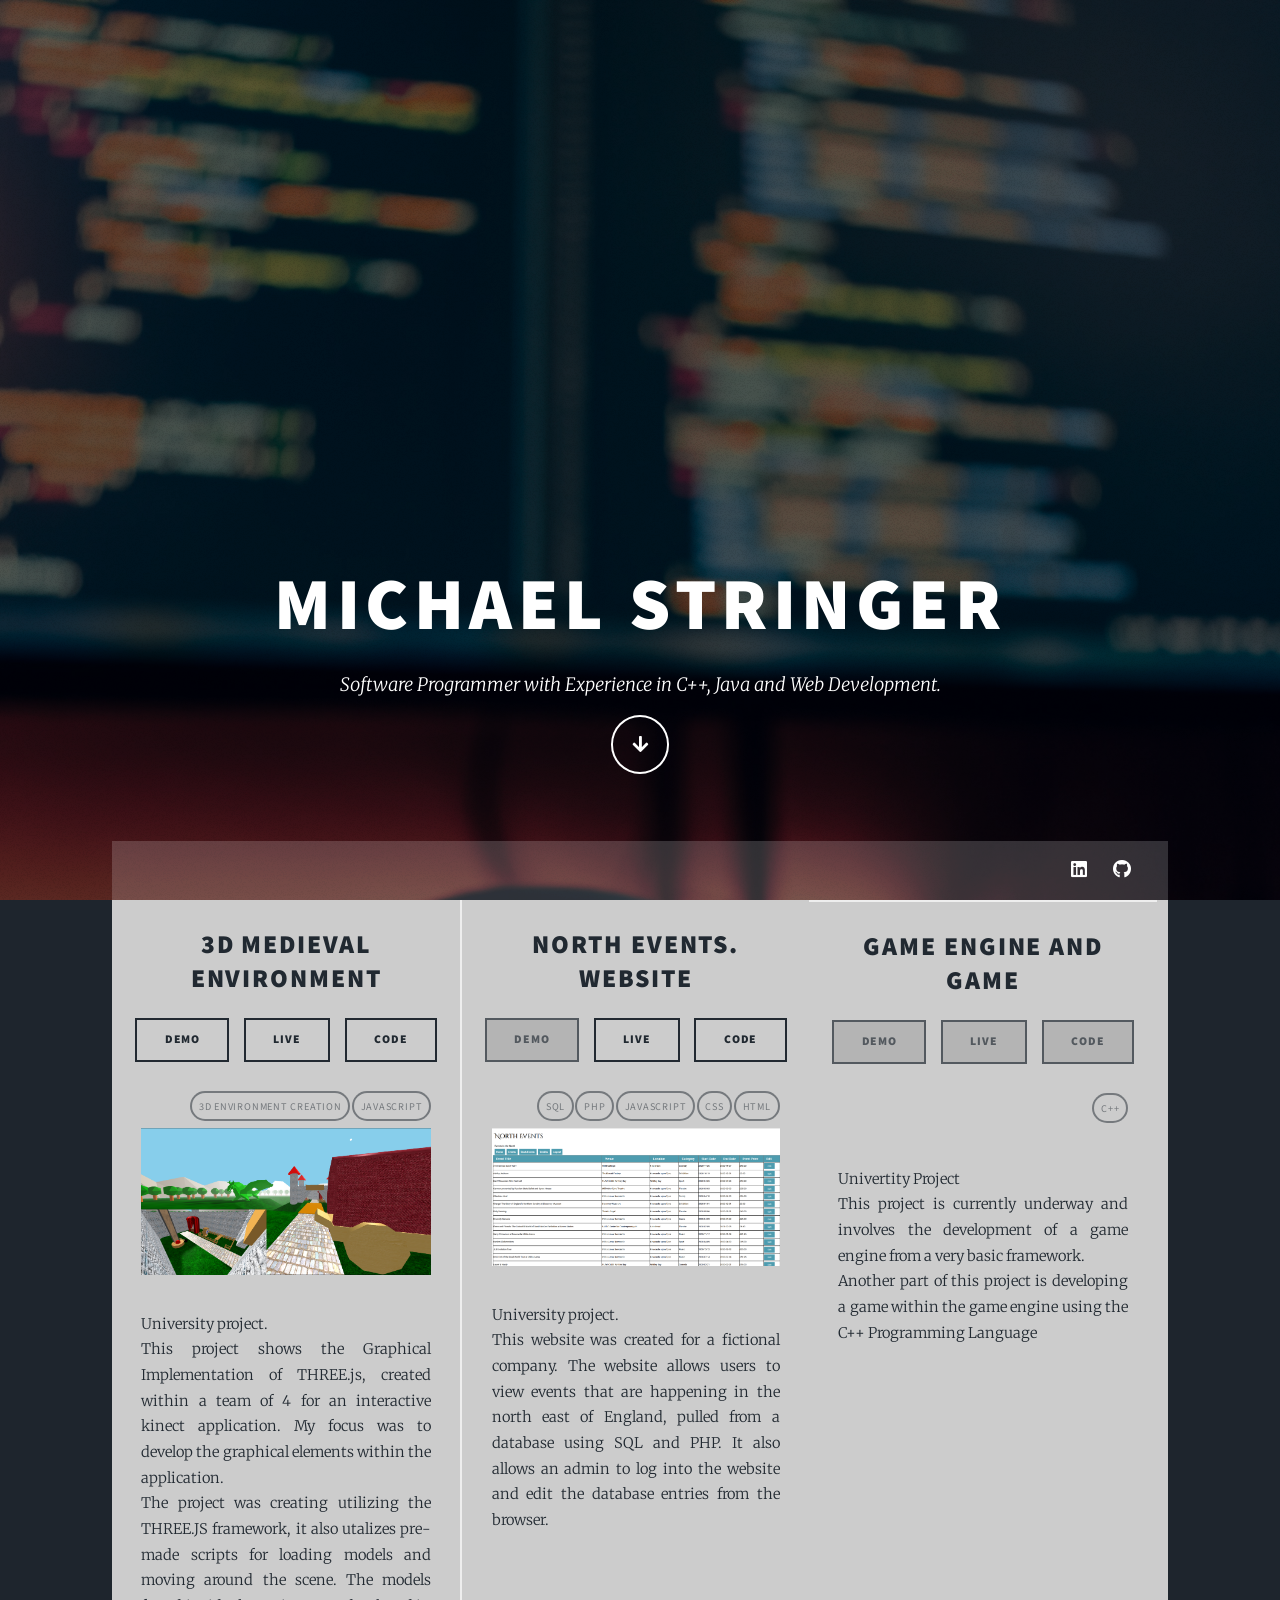
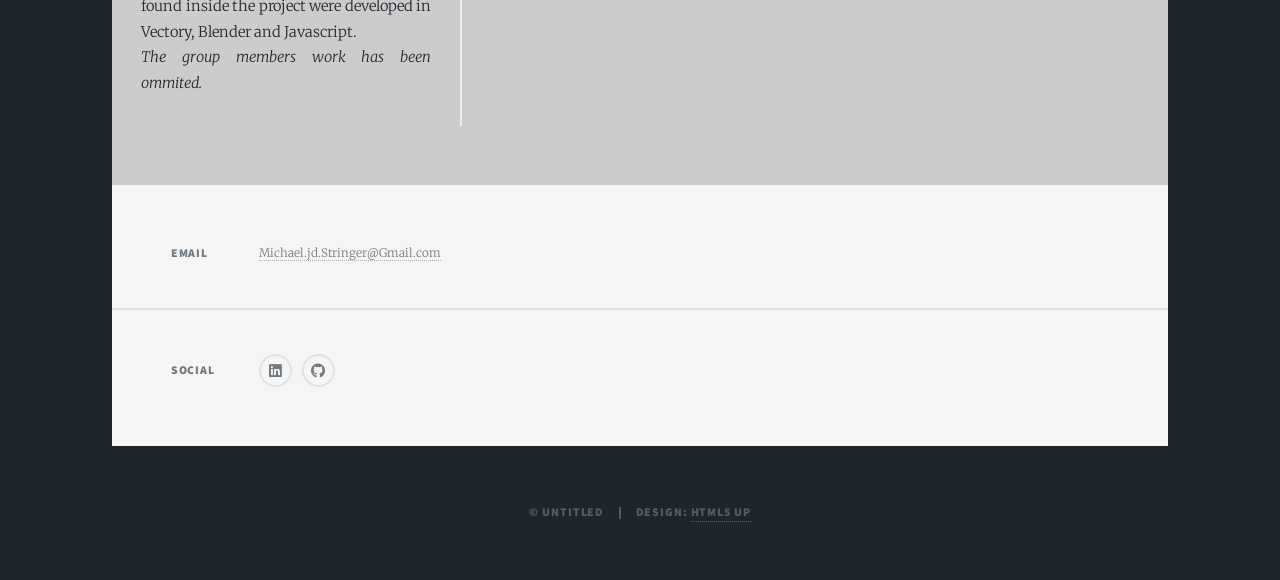
==== commit 6fc99057: "Add files via upload" ====
--- a/index.html
+++ b/index.html
@@ -20,7 +20,7 @@
 				<!-- Intro -->
 					<div id="intro">
 						<h1>Michael Stringer</h1>
-						<p> </p>
+						<p> Software Programmer with Experience in C++, Java and Web Development. </p>
 						<ul class="actions">
 							<li><a href="#header" class="button icon solid solo fa-arrow-down scrolly">Continue</a></li>
 						</ul>
@@ -46,20 +46,30 @@
 					<div id="main">
 
 						<!-- Featured Post -->
-							<article class="post featured">
-								<header class="major">
-									<h2><a href="#">Placeholder<br /> 
-                                            for best Project</a></h2>
-									<p> Project Description go here</p>
-								</header>
-								<a href="#" class="image main"><img src="images/pic01.jpg" alt="" /></a>
-								<ul class="actions special">
-									<li><a href="#" class="button large">View Project</a></li>
-								</ul>
-							</article>
+
 
 						<!-- Posts -->
 							<section class="posts">
+								<article>
+									<header>
+										<h2><a href="#">3D Medieval Environment</a></h2>
+									</header>
+                                    <ul class="actions special">
+                                        <li><a href='https://youtu.be/95nL_ge0PtU 'target="_blank" class="button" > Demo </a></li>
+								        <li><a href="http://unn-w18019818.newnumyspace.co.uk/Graphics/Assignments/index.html" target="_blank" class="button"> Live  </a></li>
+                                        <li><a href='https://github.com/MStringster/3DMedievalEnvironment' target="_blank" class="button" > Code </a></li>
+									</ul>
+                                    <ul class ="skills">
+                                        <li class="skillsList"> Javascript </li>
+                                        <li class="skillsList"> 3D Environment Creation </li>
+                                    </ul>
+									<a href="http://unn-w18019818.newnumyspace.co.uk/Graphics/Assignments/index.html" target="_blank" class="image fit"> <img src="images/3dEnvironment.png" alt=""></a>
+									<p>University project. <br/>
+                                        This project shows the Graphical Implementation of THREE.js, created within a team of 4 for an interactive kinect application. My focus was to develop the graphical elements within the application.<br/>
+                                        The project was creating utilizing the THREE.JS framework, it also utalizes pre-made scripts for loading models and moving around the scene. The models found inside the project were developed in Vectory, Blender and Javascript. <br/>
+                                        <em> The group members work has been ommited.</em></p>
+									
+								</article>                               
 								<article>
 									<header>
                                         <h2><a href="#">North Events. website</a></h2>
@@ -67,7 +77,7 @@
 									<ul class="actions special">
                                         <li><a  class="button inactive" > Demo </a></li>
 										<li><a href="http://unn-w18019818.newnumyspace.co.uk/northEvents/index.php" target="_blank" class="button"> Live </a></li>
-                                        <li><a  class="button inactive" > Code </a></li>
+                                        <li><a href="https://github.com/MStringster/NorthEventsWebsite" target="_blank" class="button"> Code </a></li>
 									</ul>
 
                                     <ul class="skills">
@@ -83,25 +93,7 @@
                                     of England, pulled from a database using SQL and PHP. It also allows an admin to log into the website and edit the database entries
                                     from the browser.</p>
 								</article>
-								<article>
-									<header>
-										<h2><a href="#">3D Medieval Environment</a></h2>
-									</header>
-                                    <ul class="actions special">
-                                        <li><a href='https://youtu.be/95nL_ge0PtU 'target="_blank" class="button" > Demo </a></li>
-								        <li><a href="http://unn-w18019818.newnumyspace.co.uk/Graphics/Assignments/index.html" target="_blank" class="button"> Live  </a></li>
-                                        <li><a href='https://github.com/MStringster/3DMedievalEnvironment' target="_blank" class="button" > Code </a></li>
-									</ul>
-                                    <ul class ="skills">
-                                        <li class="skillsList"> Javascript </li>
-                                        <li class="skillsList"> 3D Environment Creation </li>
-                                    </ul>
-									<a href="" target="_blank" class="image fit"> <img src="images/3dEnvironment.png" alt=""></a>
-									<p>University project. <br/>
-                                        This project shows the Graphical Implementation of THREE.js, created within a team of 4 for an interactive kinect application. My focus was to develop the graphical elements within the application <br/>
-                                        The project was creating utilizing the THREE.JS framework, it also utalizes pre-made scripts for loading models and moving around the scene. The models found inside the project were developed in Vectory, Blender and Javascript.</p>
-									
-								</article>
+
 								<article>
 									<header>
 										<h2><a href="#">Game Engine and Game</a></h2>
@@ -114,9 +106,10 @@
                                     <ul class ="skills">
                                         <li class = "skillsList"> C++ </li>
                                     </ul>
-									<a href="" target="_blank" class="image fit"> <img src="images/gameEngine.png" alt=""></a>
+									<a href="" target="_blank" class="image fit"> <img src="" alt=""></a>
 									<p>Univertity Project <br/>
-                                        Coming Soon</p>
+                                    This project is currently underway and involves the development of a game engine from a very basic framework. <br/>
+                                    Another part of this project is developing a game within the game engine using the C++ Programming Language</p>
 
 								</article>
 
--- a/assets/css/main.css
+++ b/assets/css/main.css
@@ -2240,12 +2240,13 @@
 {
     background-color:#AAAAAA;
     opacity: 0.7;
+    cursor:default;
 }
 
 .button.inactive:hover
 {
-    box-shadow: inset 0 0 0 2px #ffffff;
-			color: #ffffff !important;
+    box-shadow: inset 0 0 0 2px #212931;
+    color: #212931 !important;
 }
 /* Form */
 
@@ -3244,12 +3245,13 @@
 			width: 100%;
 			height: 100%;
 			background-color: #212931;
-			background-image: url("../../images/overlay.png"), linear-gradient(0deg, rgba(0, 0, 0, 0.1), rgba(0, 0, 0, 0.1)), url("../../images/bg.jpg");
+			background-image: url("../../images/overlay.png"), linear-gradient(0deg, rgba(0, 0, 0, 0.1), rgba(0, 0, 0, 0.1)), url("../../images/bg1.jpg");
 			background-size: auto,								auto,														100% auto;
 			background-position: center,								center,														top center;
 			background-repeat: repeat,								no-repeat,													no-repeat;
 			background-attachment: scroll,								scroll,														scroll;
 			z-index: -1;
+            filter: brightness(40%);
 		}
 
 			#wrapper > .bg.fixed {
@@ -3766,7 +3768,7 @@
 /* Main */
 
 	#main {
-		background-color: #ffffff;
+		background-color: #CCCCCC;
 		position: relative;
 		margin: 0 auto;
 		width: calc(100% - 4rem);
@@ -3958,7 +3960,7 @@
 ul.skills
 {
     list-style-type: none;
-
+    opacity: 0.5;
 }
 
 li.skillsList
@@ -3987,7 +3989,7 @@
     margin-left: 0.1rem;
     margin-bottom: 0.5rem;
 	white-space: nowrap;
-    border-radius: 25px;
+    border-radius: 20px;
 }
 
 /* Footer */
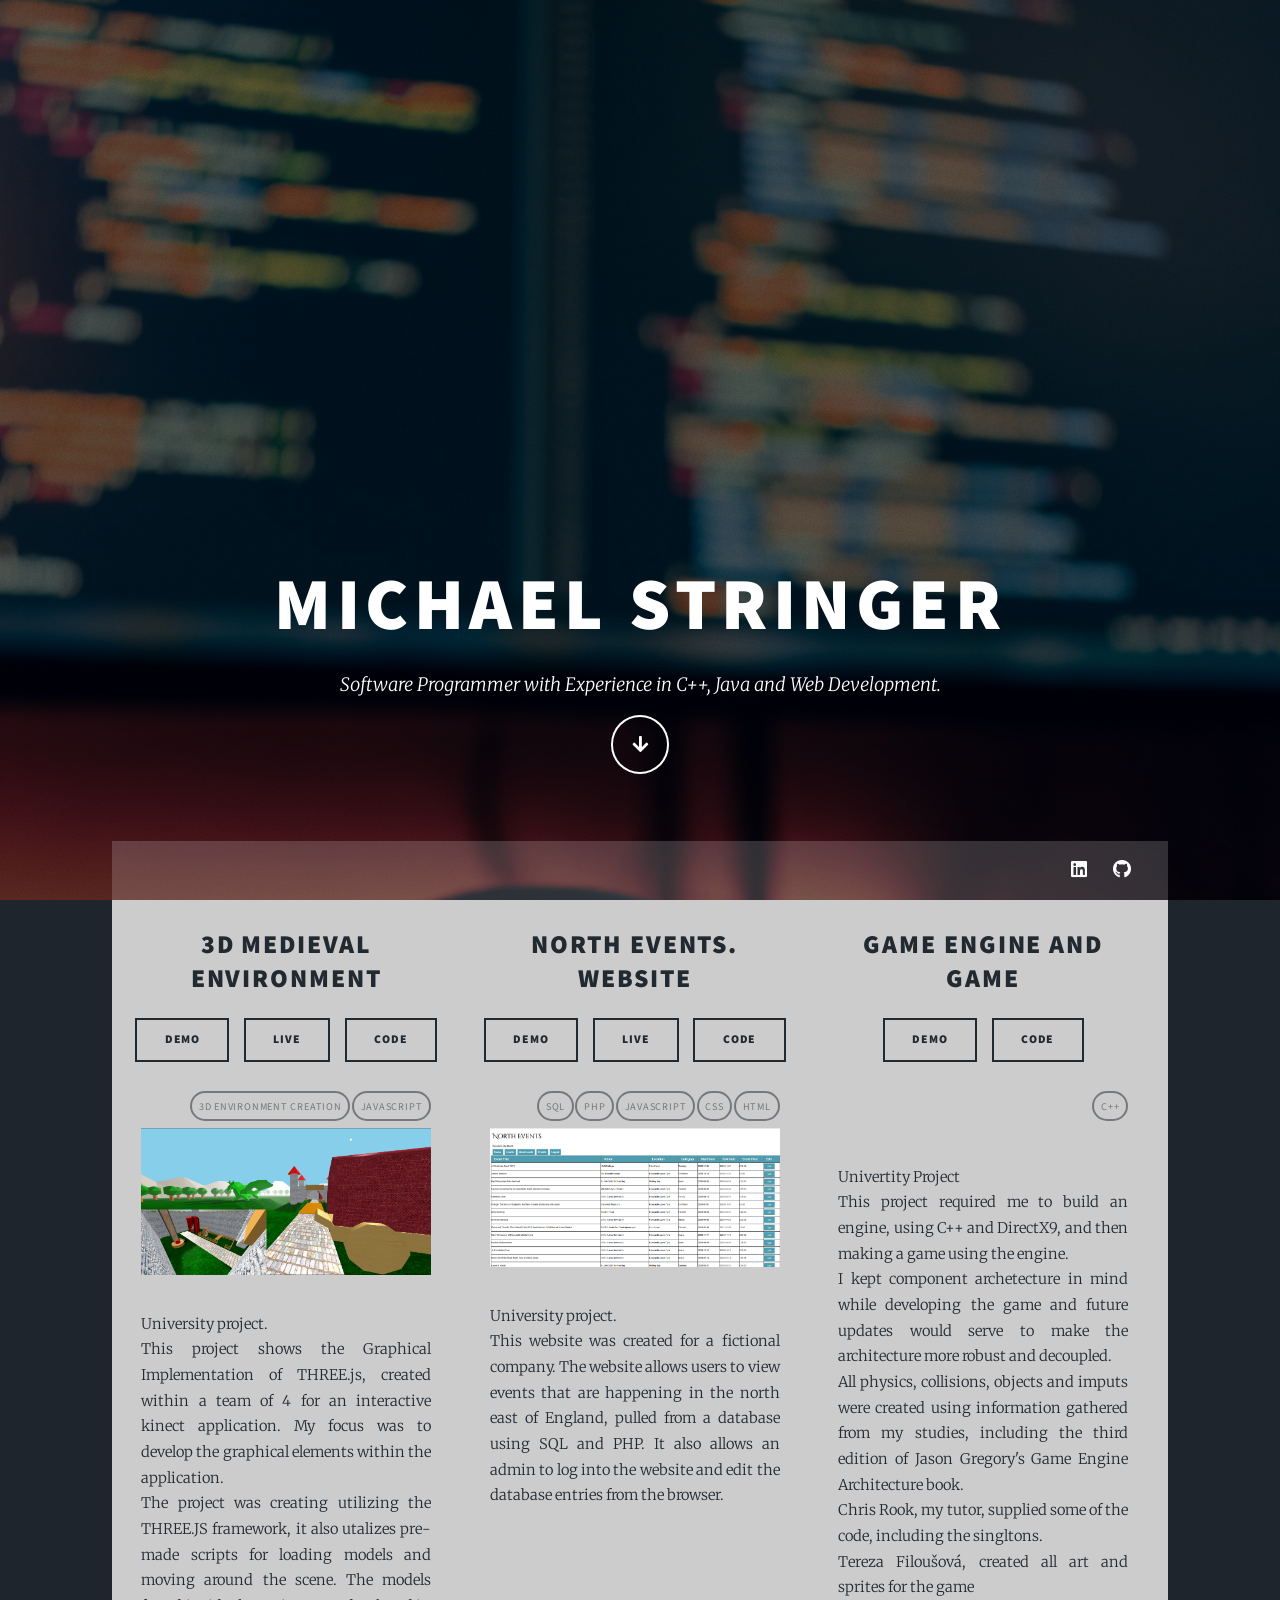
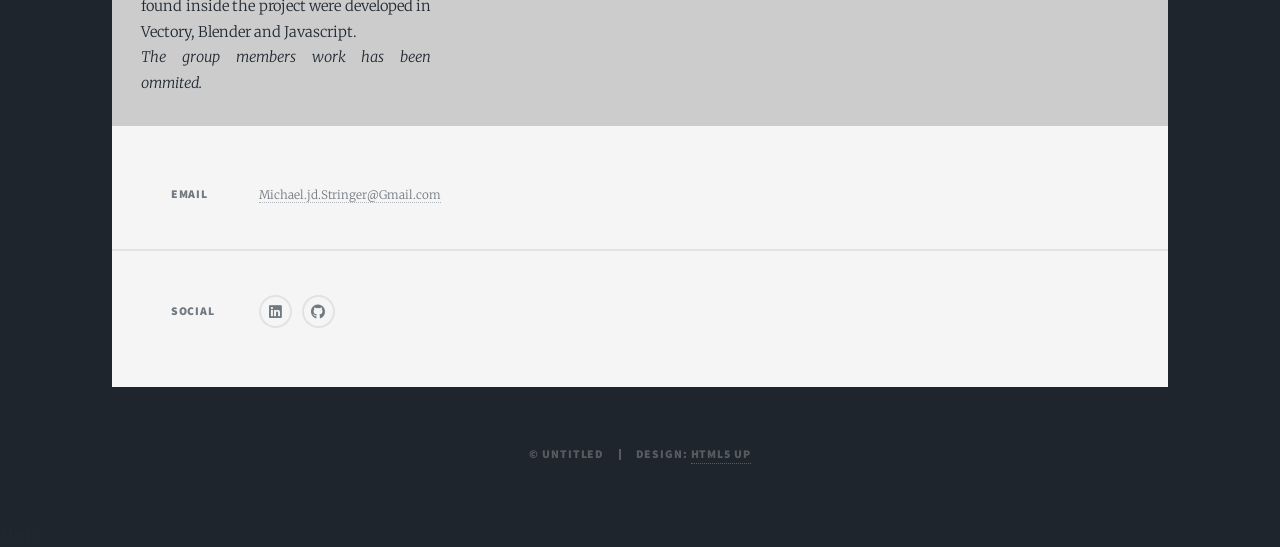
==== commit dfd609ac: "Add files via upload" ====
--- a/index.html
+++ b/index.html
@@ -52,7 +52,7 @@
 							<section class="posts">
 								<article>
 									<header>
-										<h2><a href="#">3D Medieval Environment</a></h2>
+										<h2>3D Medieval Environment</h2>
 									</header>
                                     <ul class="actions special">
                                         <li><a href='https://youtu.be/95nL_ge0PtU 'target="_blank" class="button" > Demo </a></li>
@@ -69,13 +69,14 @@
                                         The project was creating utilizing the THREE.JS framework, it also utalizes pre-made scripts for loading models and moving around the scene. The models found inside the project were developed in Vectory, Blender and Javascript. <br/>
                                         <em> The group members work has been ommited.</em></p>
 									
-								</article>                               
+								</article>
+                        
 								<article>
 									<header>
-                                        <h2><a href="#">North Events. website</a></h2>
+                                        <h2>North Events. Website</h2>
 									</header>
 									<ul class="actions special">
-                                        <li><a  class="button inactive" > Demo </a></li>
+                                        <li><a href="https://youtu.be/9T9VoT0tA6s" target="_blank" class="button"> Demo </a></li> 
 										<li><a href="http://unn-w18019818.newnumyspace.co.uk/northEvents/index.php" target="_blank" class="button"> Live </a></li>
                                         <li><a href="https://github.com/MStringster/NorthEventsWebsite" target="_blank" class="button"> Code </a></li>
 									</ul>
@@ -96,28 +97,24 @@
 
 								<article>
 									<header>
-										<h2><a href="#">Game Engine and Game</a></h2>
+										<h2>Game Engine and Game</h2>
 									</header>
                                     <ul class="actions special">
-                                        <li><a  class="button inactive" > Demo </a></li>
-								        <li><a  class="button inactive"> Live </a></li>
-                                        <li><a  class="button inactive" > Code </a></li>
+                                       <li><a href="https://www.youtube.com/watch?v=MXzWCO7yMJ0" target="_blank" class="button"> Demo </a></li> 
+                                        <li><a href=" https://github.com/MStringster/Cplusplus-GameEngine" target="_blank" class="button"> Code </a></li>
 									</ul>
                                     <ul class ="skills">
                                         <li class = "skillsList"> C++ </li>
                                     </ul>
-									<a href="" target="_blank" class="image fit"> <img src="" alt=""></a>
+									<a href="https://www.youtube.com/watch?v=MXzWCO7yMJ0" target="_blank" class="image fit"> <img src="images/SquidGame.png" alt=""></a>
 									<p>Univertity Project <br/>
-                                    This project is currently underway and involves the development of a game engine from a very basic framework. <br/>
-                                    Another part of this project is developing a game within the game engine using the C++ Programming Language</p>
+                                    This project required me to build an engine, using C++ and DirectX9, and then making a game using the engine.<br> I kept component archetecture in mind while developing the game and future updates would serve to make the architecture more robust and decoupled. <br> All physics, collisions, objects and imputs were created using information gathered from my studies, including the third edition of Jason Gregory's Game Engine Architecture book.<br> Chris Rook, my tutor, supplied some of the code, including the singltons. <br> Tereza Filoušová, created all art and sprites for the game </p>
 
 								</article>
-
-
+                       
+                        </section>
 						<!-- Footer -->
-							<footer>
-
-							</footer>
+	
 
 					</div>
 
--- a/assets/css/main.css
+++ b/assets/css/main.css
@@ -3875,9 +3875,8 @@
 
 			#main > .posts > article {
 				border-color: #eeeeee;
-				border-left-width: 2px;
+                border-width: 0px;
 				border-style: solid;
-				border-top-width: 2px;
 				text-align: center;
 			}
 
@@ -4530,207 +4529,3 @@
 
 		}
 
-/* Nav Panel */
-
-	#navPanelToggle {
-		text-decoration: none;
-		-moz-transition: color 0.2s ease-in-out, background-color 0.2s ease-in-out, box-shadow 0.2s ease-in-out;
-		-webkit-transition: color 0.2s ease-in-out, background-color 0.2s ease-in-out, box-shadow 0.2s ease-in-out;
-		-ms-transition: color 0.2s ease-in-out, background-color 0.2s ease-in-out, box-shadow 0.2s ease-in-out;
-		transition: color 0.2s ease-in-out, background-color 0.2s ease-in-out, box-shadow 0.2s ease-in-out;
-		display: none;
-		position: fixed;
-		top: 0.75rem;
-		right: 0.75rem;
-		border: 0;
-		color: #ffffff;
-		font-family: "Source Sans Pro", Helvetica, sans-serif;
-		font-size: 0.9rem;
-		font-weight: 900;
-		letter-spacing: 0.075em;
-		padding: 0.375rem 1.25rem;
-		text-transform: uppercase;
-		z-index: 10001;
-	}
-
-		#navPanelToggle:before {
-			-moz-osx-font-smoothing: grayscale;
-			-webkit-font-smoothing: antialiased;
-			display: inline-block;
-			font-style: normal;
-			font-variant: normal;
-			text-rendering: auto;
-			line-height: 1;
-			text-transform: none !important;
-			font-family: 'Font Awesome 5 Free';
-			font-weight: 900;
-		}
-
-		#navPanelToggle:before {
-			content: '\f0c9';
-			margin-right: 0.5rem;
-		}
-
-		#navPanelToggle.alt {
-			background-color: rgba(255, 255, 255, 0.875);
-			box-shadow: 0 0.125rem 0.75rem 0 rgba(30, 37, 45, 0.25);
-			color: #212931;
-		}
-
-			#navPanelToggle.alt:hover {
-				background-color: #ffffff;
-			}
-
-		@media screen and (max-width: 980px) {
-
-			#navPanelToggle {
-				display: block;
-			}
-
-		}
-
-		@media screen and (max-width: 736px) {
-
-			#navPanelToggle {
-				font-size: 0.8rem;
-				padding: 0.25rem 1rem;
-			}
-
-		}
-
-	#navPanel {
-		-moz-transform: translateX(20rem);
-		-webkit-transform: translateX(20rem);
-		-ms-transform: translateX(20rem);
-		transform: translateX(20rem);
-		-moz-transition: -moz-transform 0.5s ease, box-shadow 0.5s ease, visibility 0.5s;
-		-webkit-transition: -webkit-transform 0.5s ease, box-shadow 0.5s ease, visibility 0.5s;
-		-ms-transition: -ms-transform 0.5s ease, box-shadow 0.5s ease, visibility 0.5s;
-		transition: transform 0.5s ease, box-shadow 0.5s ease, visibility 0.5s;
-		display: none;
-		-webkit-overflow-scrolling: touch;
-		background: #ffffff;
-		box-shadow: none;
-		color: #212931;
-		height: 100%;
-		max-width: 80%;
-		overflow-y: auto;
-		padding: 3rem 2rem;
-		position: fixed;
-		right: 0;
-		top: 0;
-		visibility: hidden;
-		width: 20rem;
-		z-index: 10002;
-	}
-
-		#navPanel .links {
-			list-style: none;
-			padding-left: 0;
-		}
-
-			#navPanel .links li {
-				border-top: solid 2px #eeeeee;
-			}
-
-				#navPanel .links li a {
-					border-bottom: 0;
-					display: block;
-					font-family: "Source Sans Pro", Helvetica, sans-serif;
-					font-size: 0.9rem;
-					font-size: 0.9rem;
-					font-weight: 900;
-					letter-spacing: 0.075em;
-					padding: 0.75rem 0;
-					text-transform: uppercase;
-				}
-
-				#navPanel .links li:first-child {
-					border-top: 0;
-				}
-
-		#navPanel .close {
-			text-decoration: none;
-			-moz-transition: color 0.2s ease-in-out;
-			-webkit-transition: color 0.2s ease-in-out;
-			-ms-transition: color 0.2s ease-in-out;
-			transition: color 0.2s ease-in-out;
-			-webkit-tap-highlight-color: rgba(0, 0, 0, 0);
-			border: 0;
-			color: #909498;
-			cursor: pointer;
-			display: block;
-			height: 3.25rem;
-			line-height: 3.25rem;
-			padding-right: 1.25rem;
-			position: absolute;
-			right: 0;
-			text-align: right;
-			top: 0;
-			vertical-align: middle;
-			width: 7rem;
-		}
-
-			#navPanel .close:before {
-				-moz-osx-font-smoothing: grayscale;
-				-webkit-font-smoothing: antialiased;
-				display: inline-block;
-				font-style: normal;
-				font-variant: normal;
-				text-rendering: auto;
-				line-height: 1;
-				text-transform: none !important;
-				font-family: 'Font Awesome 5 Free';
-				font-weight: 900;
-			}
-
-			#navPanel .close:before {
-				content: '\f00d';
-				font-size: 1.25rem;
-			}
-
-			#navPanel .close:hover {
-				color: #212931;
-			}
-
-			@media screen and (max-width: 736px) {
-
-				#navPanel .close {
-					height: 4rem;
-					line-height: 4rem;
-				}
-
-			}
-
-		@media screen and (max-width: 980px) {
-
-			#navPanel {
-				display: block;
-			}
-
-		}
-
-		@media screen and (max-width: 736px) {
-
-			#navPanel {
-				padding: 2.5rem 1.75rem;
-			}
-
-		}
-
-	@media screen and (max-width: 980px) {
-
-		body.is-navPanel-visible #wrapper {
-			opacity: 0.5;
-		}
-
-		body.is-navPanel-visible #navPanel {
-			-moz-transform: translateX(0);
-			-webkit-transform: translateX(0);
-			-ms-transform: translateX(0);
-			transform: translateX(0);
-			box-shadow: 0 0 1.5rem 0 rgba(0, 0, 0, 0.2);
-			visibility: visible;
-		}
-
-	}
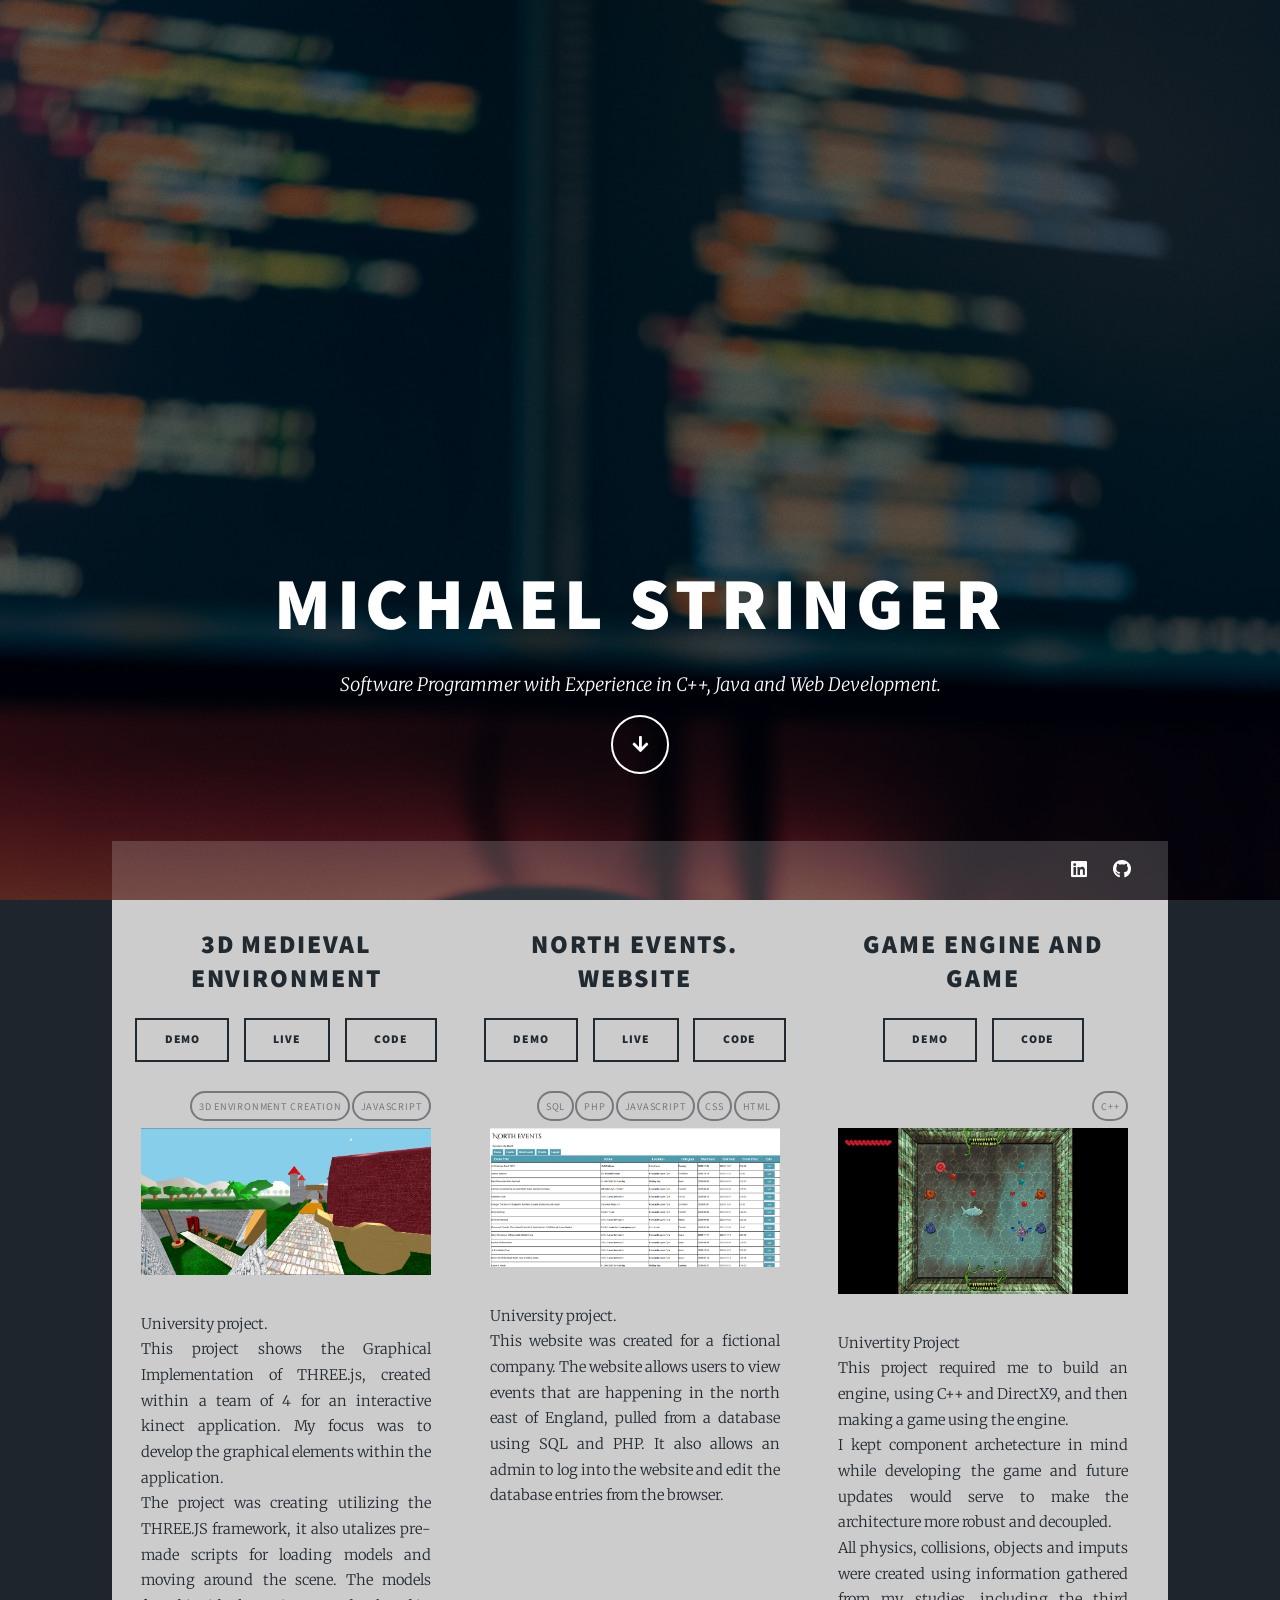
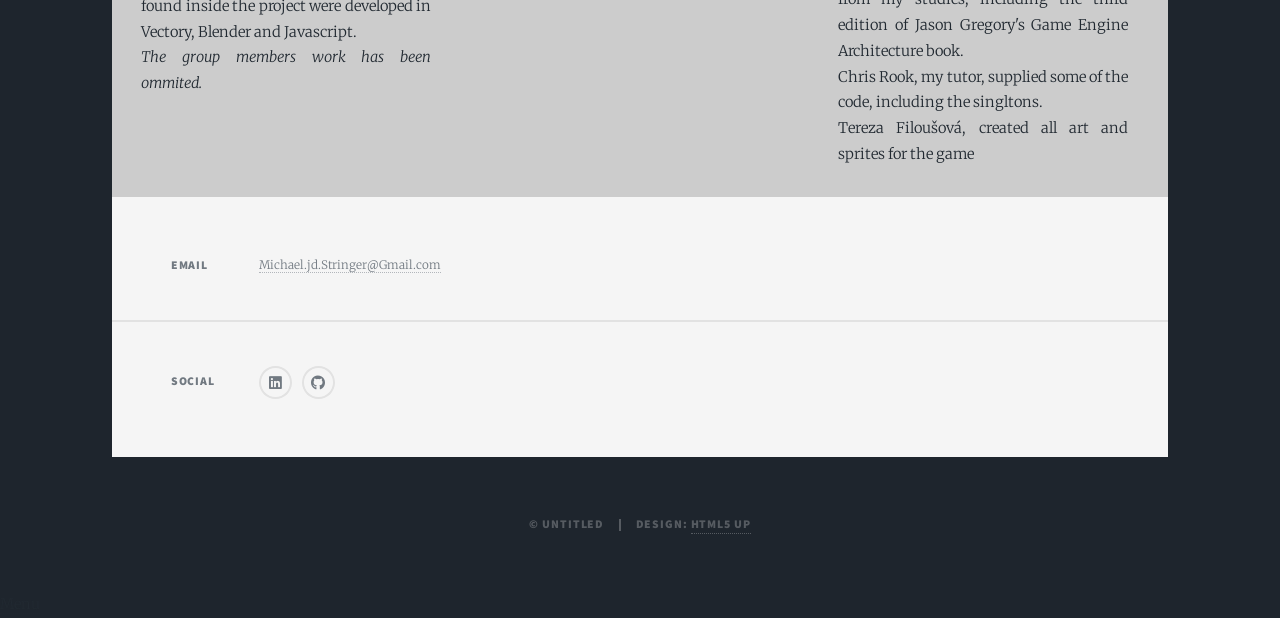
==== commit efbca109: "Add files via upload" ====
--- a/index.html
+++ b/index.html
@@ -106,7 +106,7 @@
                                     <ul class ="skills">
                                         <li class = "skillsList"> C++ </li>
                                     </ul>
-									<a href="https://www.youtube.com/watch?v=MXzWCO7yMJ0" target="_blank" class="image fit"> <img src="images/SquidGame.png" alt=""></a>
+									<a href="https://www.youtube.com/watch?v=MXzWCO7yMJ0" target="_blank" class="image fit"> <img src="images/squidGame.png" alt=""></a>
 									<p>Univertity Project <br/>
                                     This project required me to build an engine, using C++ and DirectX9, and then making a game using the engine.<br> I kept component archetecture in mind while developing the game and future updates would serve to make the architecture more robust and decoupled. <br> All physics, collisions, objects and imputs were created using information gathered from my studies, including the third edition of Jason Gregory's Game Engine Architecture book.<br> Chris Rook, my tutor, supplied some of the code, including the singltons. <br> Tereza Filoušová, created all art and sprites for the game </p>
 
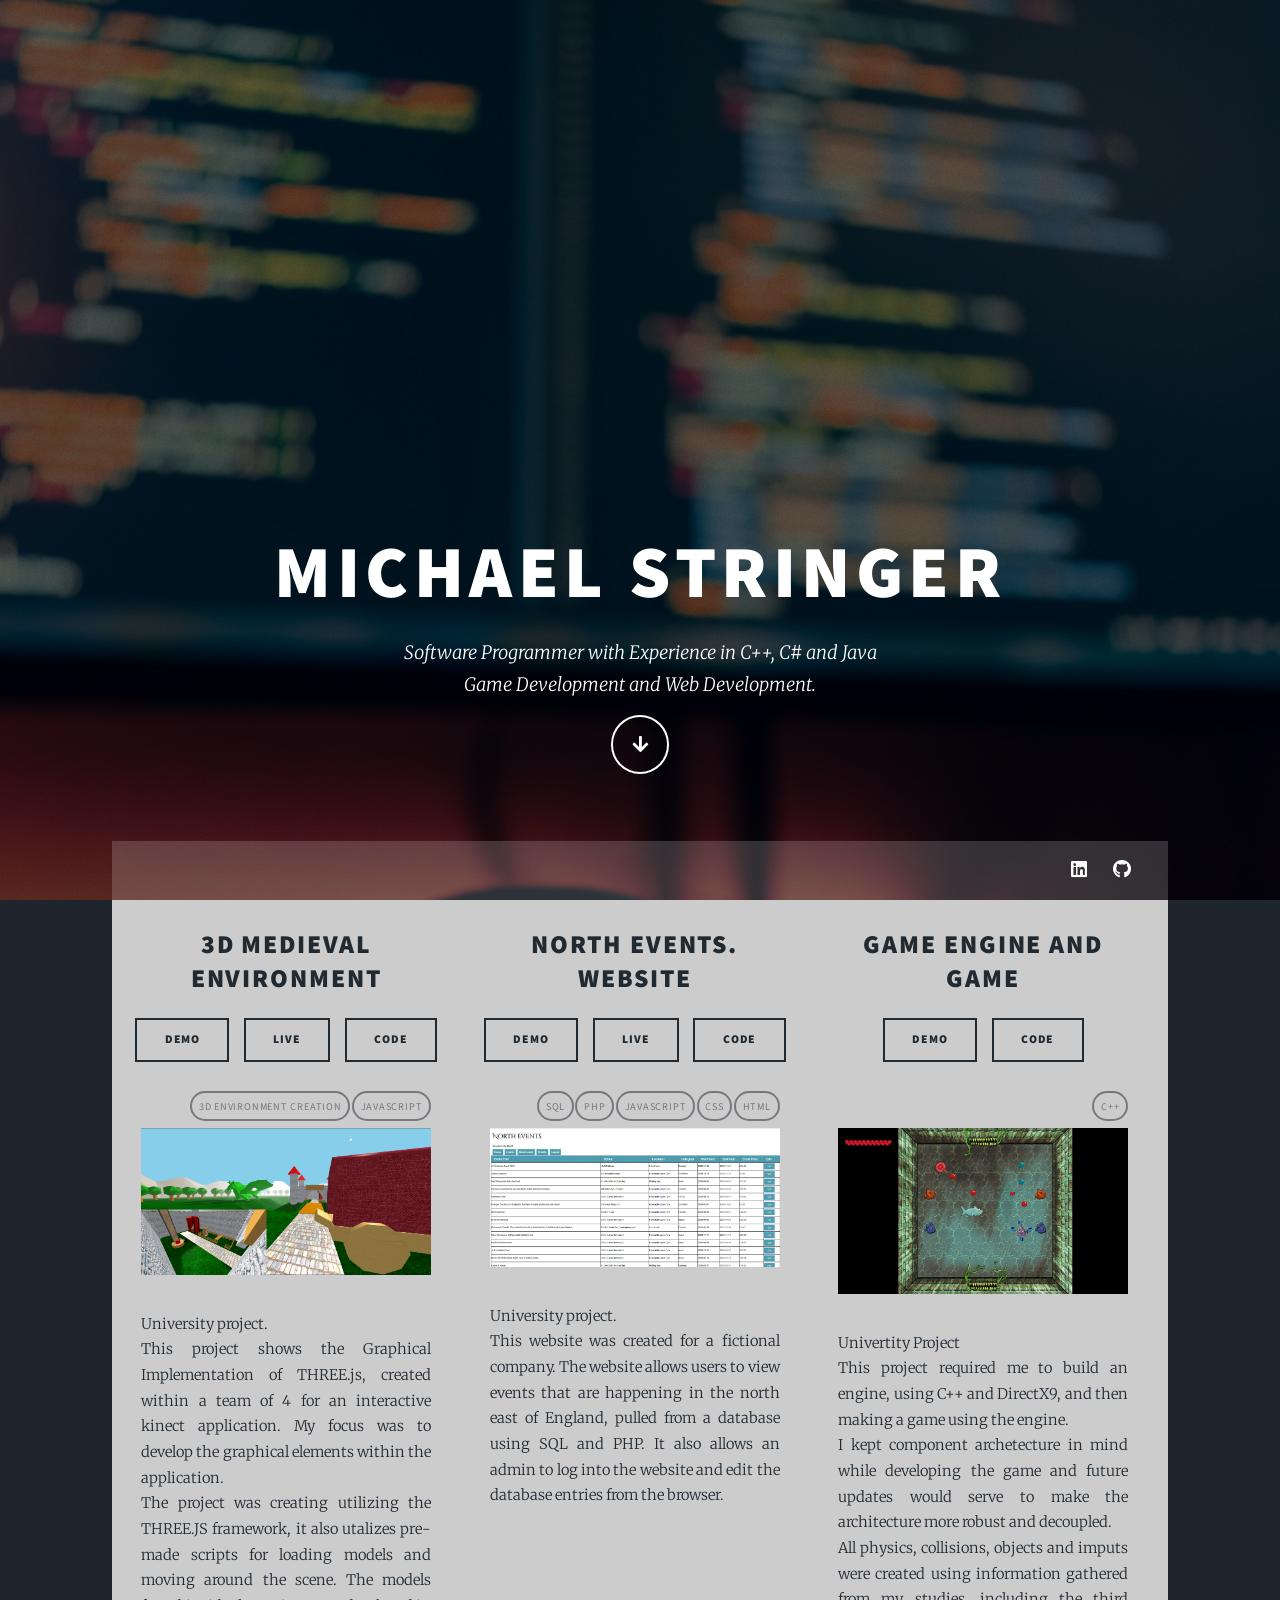
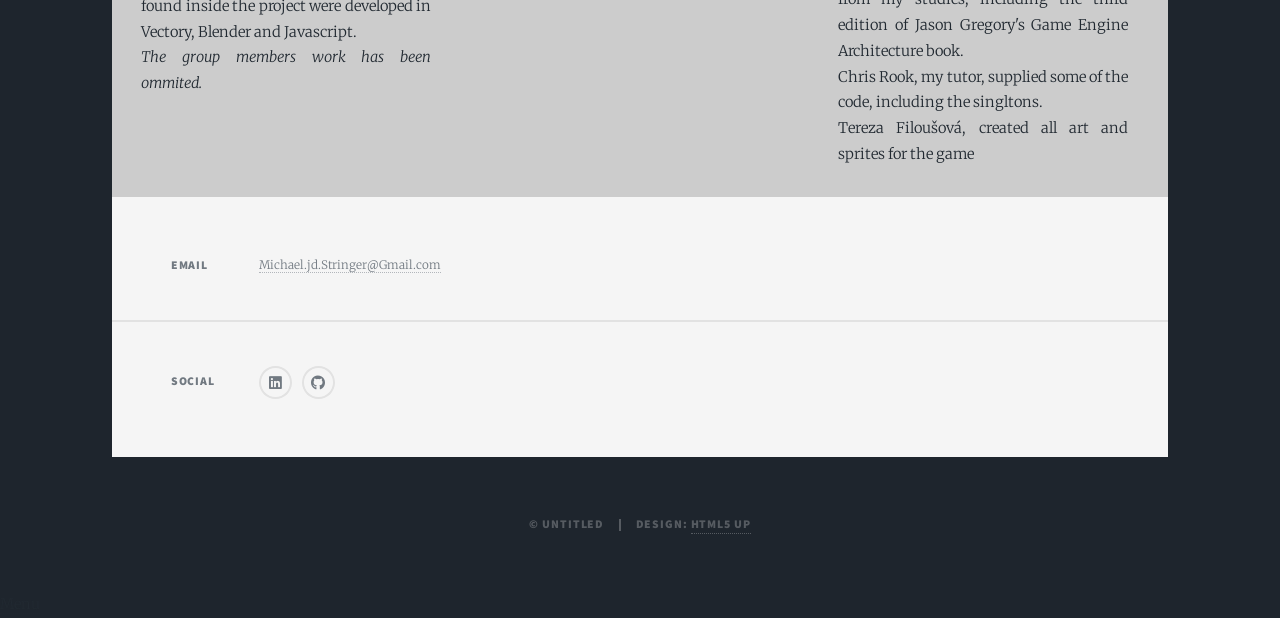
==== commit 8e13a105: "Add files via upload" ====
--- a/index.html
+++ b/index.html
@@ -20,7 +20,7 @@
 				<!-- Intro -->
 					<div id="intro">
 						<h1>Michael Stringer</h1>
-						<p> Software Programmer with Experience in C++, Java and Web Development. </p>
+						<p> Software Programmer with Experience in C++, C# and Java  <br> Game Development and Web Development. </p>
 						<ul class="actions">
 							<li><a href="#header" class="button icon solid solo fa-arrow-down scrolly">Continue</a></li>
 						</ul>
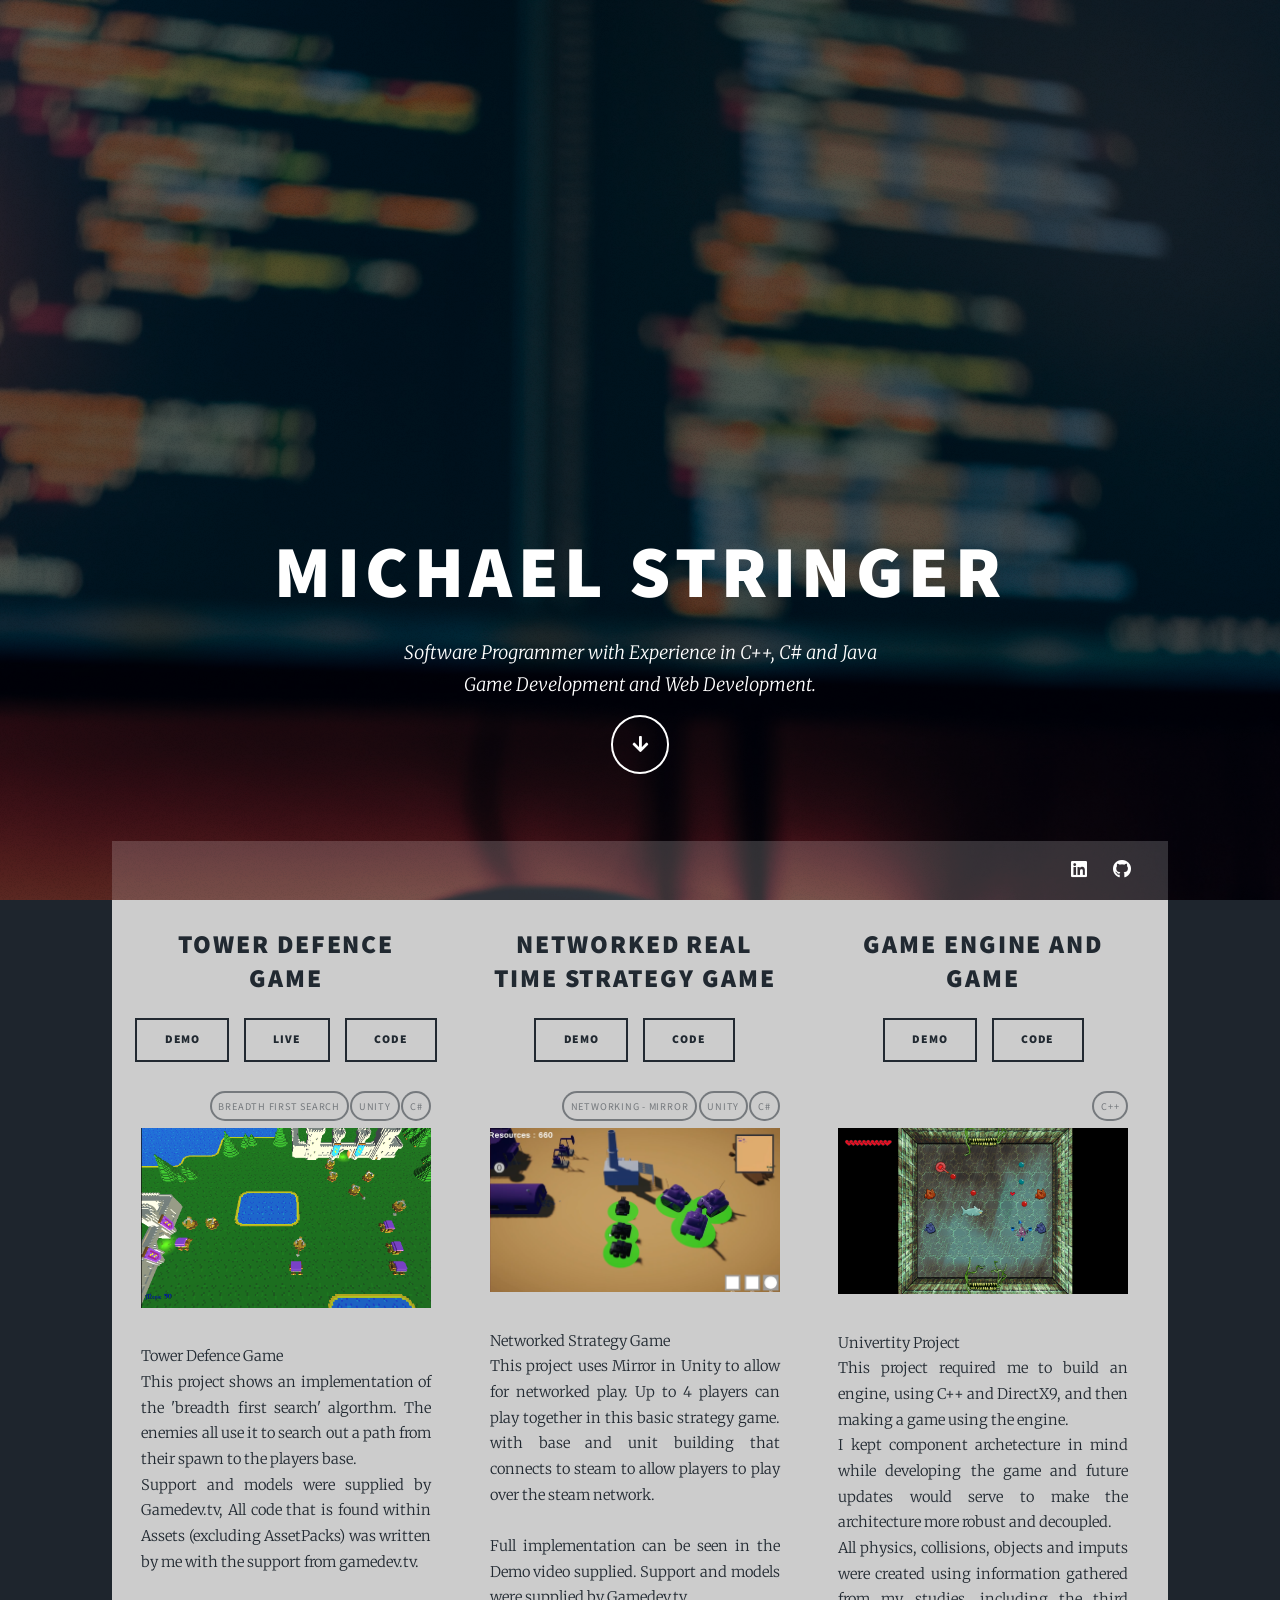
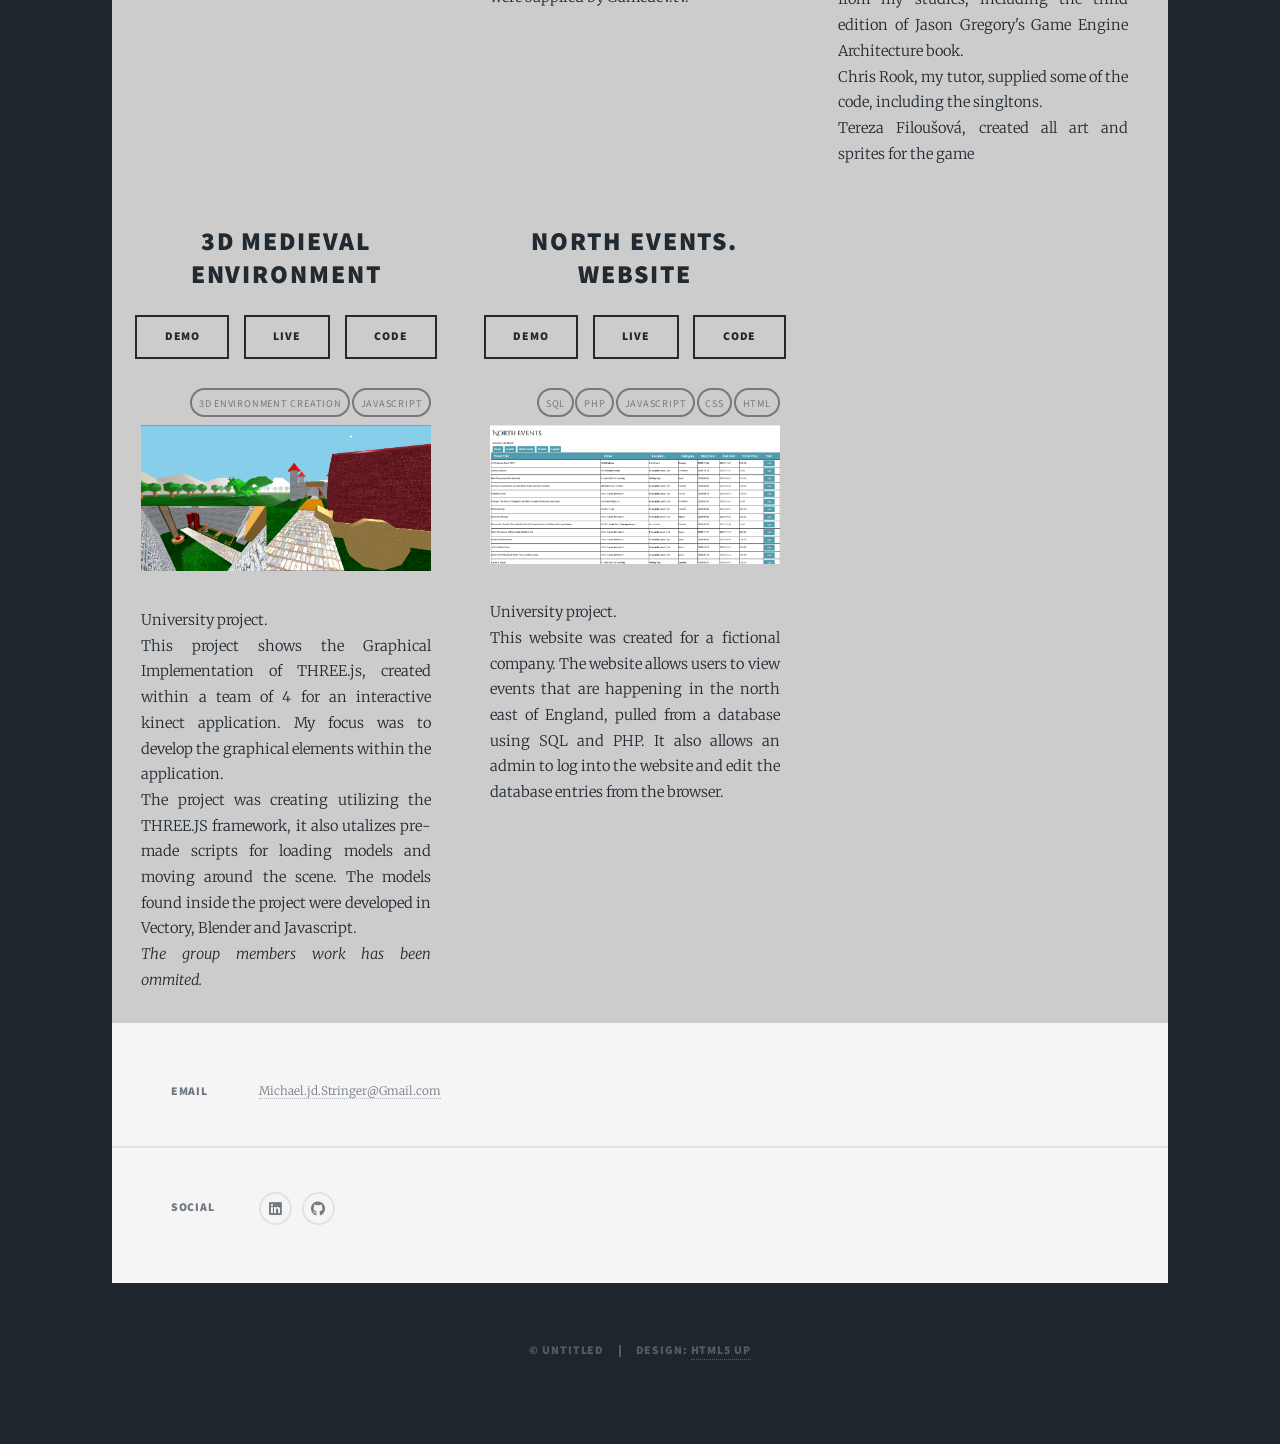
==== commit 08c849bc: "Add files via upload" ====
--- a/index.html
+++ b/index.html
@@ -50,6 +50,69 @@
 
 						<!-- Posts -->
 							<section class="posts">
+                                
+                                <article>
+									<header>
+										<h2>Tower Defence Game</h2>
+									</header>
+                                    <ul class="actions special">
+                                        <li><a href='https://www.youtube.com/watch?v=KSC7FuzCPJQ 'target="_blank" class="button" > Demo </a></li>
+								        <li><a href="https://sharemygame.com/@Mstringster/towerdefencegame" target="_blank" class="button"> Live  </a></li>
+                                        <li><a href='https://github.com/MStringster/TowerDefenceGame/tree/master/Assets' target="_blank" class="button" > Code </a></li>
+									</ul>
+                                    <ul class ="skills">
+                                        <li class="skillsList"> C# </li>
+                                        <li class="skillsList"> Unity </li>
+                                        <li class="skillsList"> Breadth First Search</li>
+                                    </ul>
+									<a href="https://www.youtube.com/watch?v=KSC7FuzCPJQ" target="_blank" class="image fit"> <img src="images/TowerDefenceGame.png" alt=""></a>
+									<p> Tower Defence Game <br/>
+                                        This project shows an implementation of the 'breadth first search' algorthm. The enemies all use it to search out a path from their spawn to the
+                                        players base.<br/>
+                                        Support and models were supplied by Gamedev.tv, All code that is found within Assets (excluding AssetPacks) was written by me with the support from gamedev.tv. <br/>
+                                        
+									
+								</article>
+                        
+                                                                <article>
+									<header>
+										<h2>Networked Real Time Strategy Game</h2>
+									</header>
+                                    <ul class="actions special">
+                                        <li><a href='https://youtu.be/mvupZMgImHo' target="_blank" class="button" > Demo </a></li>
+								        
+                                        <li><a href='https://github.com/MStringster/TowerDefenceGame/tree/master/Assets' target="_blank" class="button" > Code </a></li>
+									</ul>
+                                    <ul class ="skills">
+                                        <li class="skillsList"> C# </li>
+                                        <li class="skillsList"> Unity </li>
+                                        <li class="skillsList"> Networking - Mirror</li>
+                                    </ul>
+									<a href="https://youtu.be/mvupZMgImHo" target="_blank" class="image fit"> <img src="images/rtsNetworkedGame.png" alt=""></a>
+									<p> Networked Strategy Game<br/>
+                                        This project uses Mirror in Unity to allow for networked play. Up to 4 players can play together in this basic strategy game. with base and unit building that connects to steam to allow players to play over the steam network.<br/>
+                                        <br/> Full implementation can be seen in the Demo video supplied.
+                                        Support and models were supplied by Gamedev.tv. <br/>
+                                        
+									
+								</article>
+                                								<article>
+									<header>
+										<h2>Game Engine and Game</h2>
+									</header>
+                                    <ul class="actions special">
+                                       <li><a href="https://www.youtube.com/watch?v=MXzWCO7yMJ0" target="_blank" class="button"> Demo </a></li> 
+                                        <li><a href=" https://github.com/MStringster/Cplusplus-GameEngine" target="_blank" class="button"> Code </a></li>
+									</ul>
+                                    <ul class ="skills">
+                                        <li class = "skillsList"> C++ </li>
+                                    </ul>
+									<a href="https://www.youtube.com/watch?v=MXzWCO7yMJ0" target="_blank" class="image fit"> <img src="images/squidGame.png" alt=""></a>
+									<p>Univertity Project <br/>
+                                    This project required me to build an engine, using C++ and DirectX9, and then making a game using the engine.<br> I kept component archetecture in mind while developing the game and future updates would serve to make the architecture more robust and decoupled. <br> All physics, collisions, objects and imputs were created using information gathered from my studies, including the third edition of Jason Gregory's Game Engine Architecture book.<br> Chris Rook, my tutor, supplied some of the code, including the singltons. <br> Tereza Filoušová, created all art and sprites for the game </p>
+
+								</article>
+
 								<article>
 									<header>
 										<h2>3D Medieval Environment</h2>
@@ -95,22 +158,7 @@
                                     from the browser.</p>
 								</article>
 
-								<article>
-									<header>
-										<h2>Game Engine and Game</h2>
-									</header>
-                                    <ul class="actions special">
-                                       <li><a href="https://www.youtube.com/watch?v=MXzWCO7yMJ0" target="_blank" class="button"> Demo </a></li> 
-                                        <li><a href=" https://github.com/MStringster/Cplusplus-GameEngine" target="_blank" class="button"> Code </a></li>
-									</ul>
-                                    <ul class ="skills">
-                                        <li class = "skillsList"> C++ </li>
-                                    </ul>
-									<a href="https://www.youtube.com/watch?v=MXzWCO7yMJ0" target="_blank" class="image fit"> <img src="images/squidGame.png" alt=""></a>
-									<p>Univertity Project <br/>
-                                    This project required me to build an engine, using C++ and DirectX9, and then making a game using the engine.<br> I kept component archetecture in mind while developing the game and future updates would serve to make the architecture more robust and decoupled. <br> All physics, collisions, objects and imputs were created using information gathered from my studies, including the third edition of Jason Gregory's Game Engine Architecture book.<br> Chris Rook, my tutor, supplied some of the code, including the singltons. <br> Tereza Filoušová, created all art and sprites for the game </p>
-
-								</article>
+
                        
                         </section>
 						<!-- Footer -->
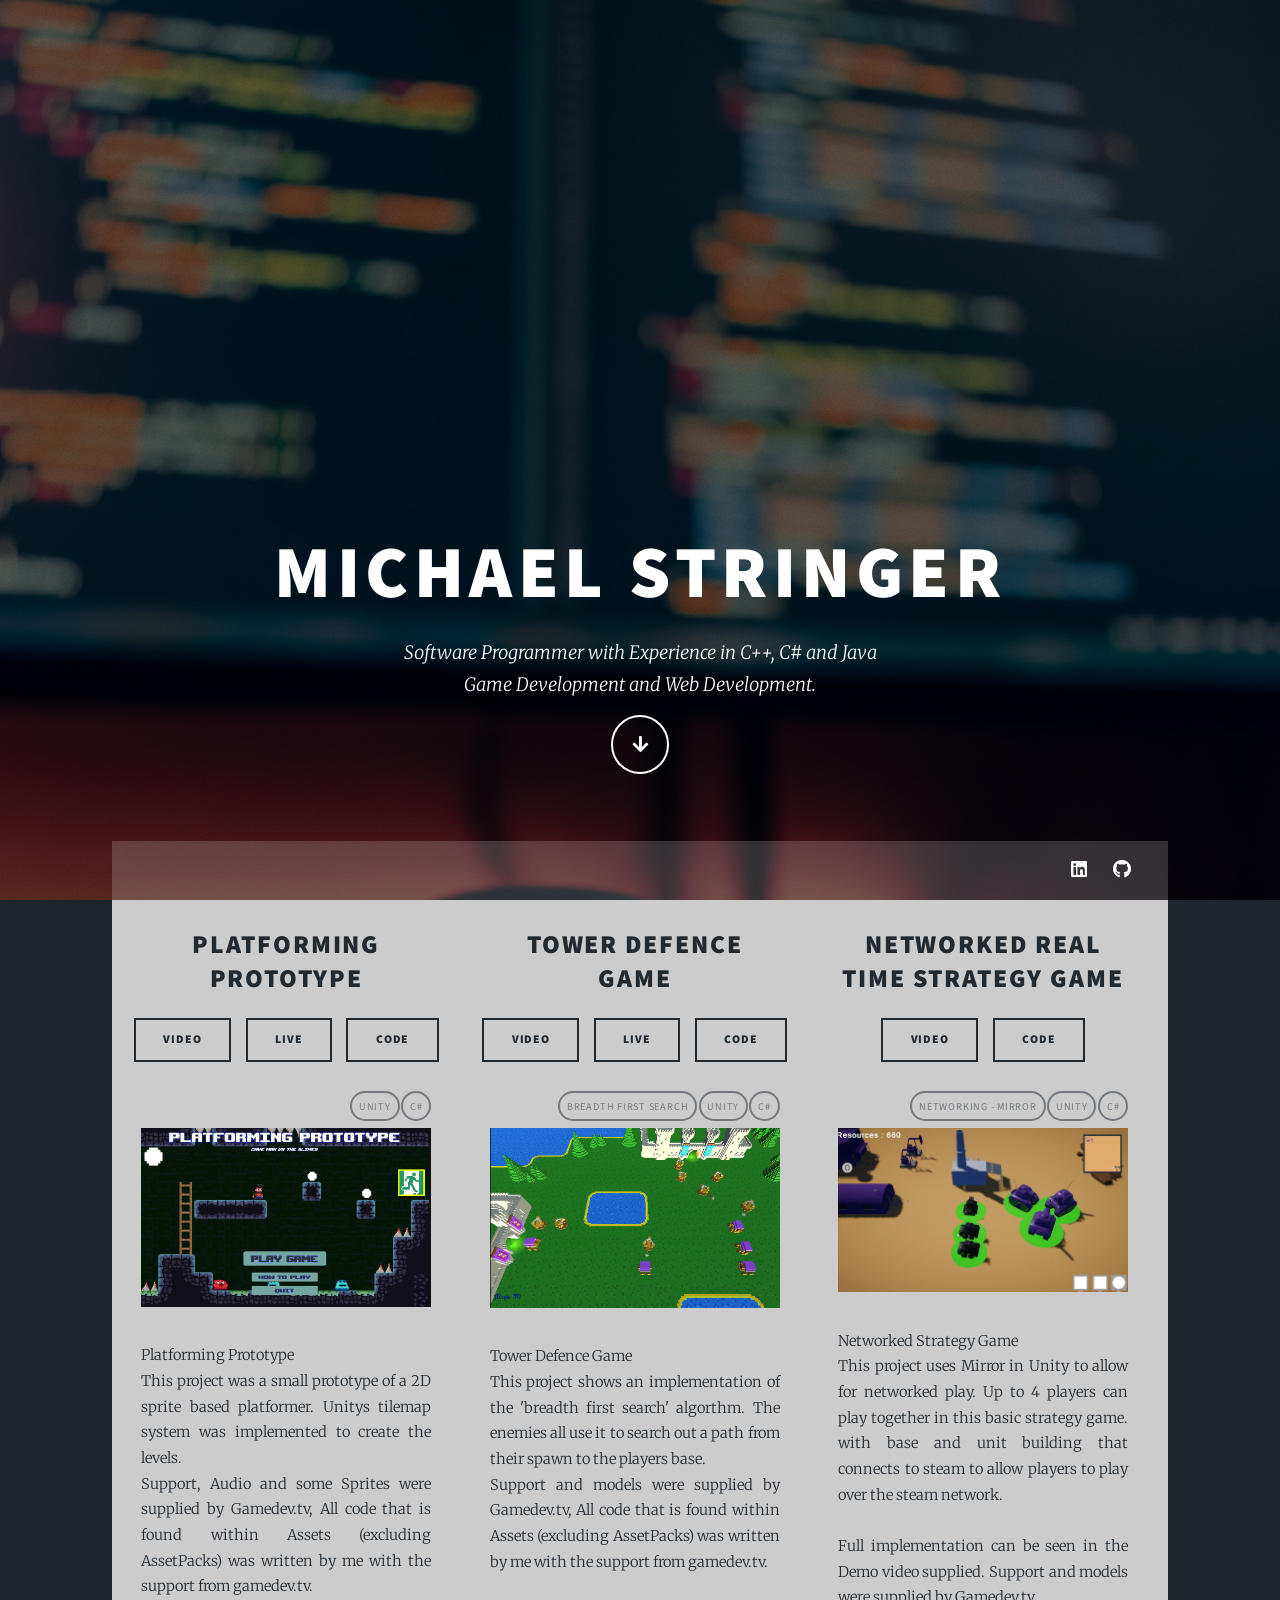
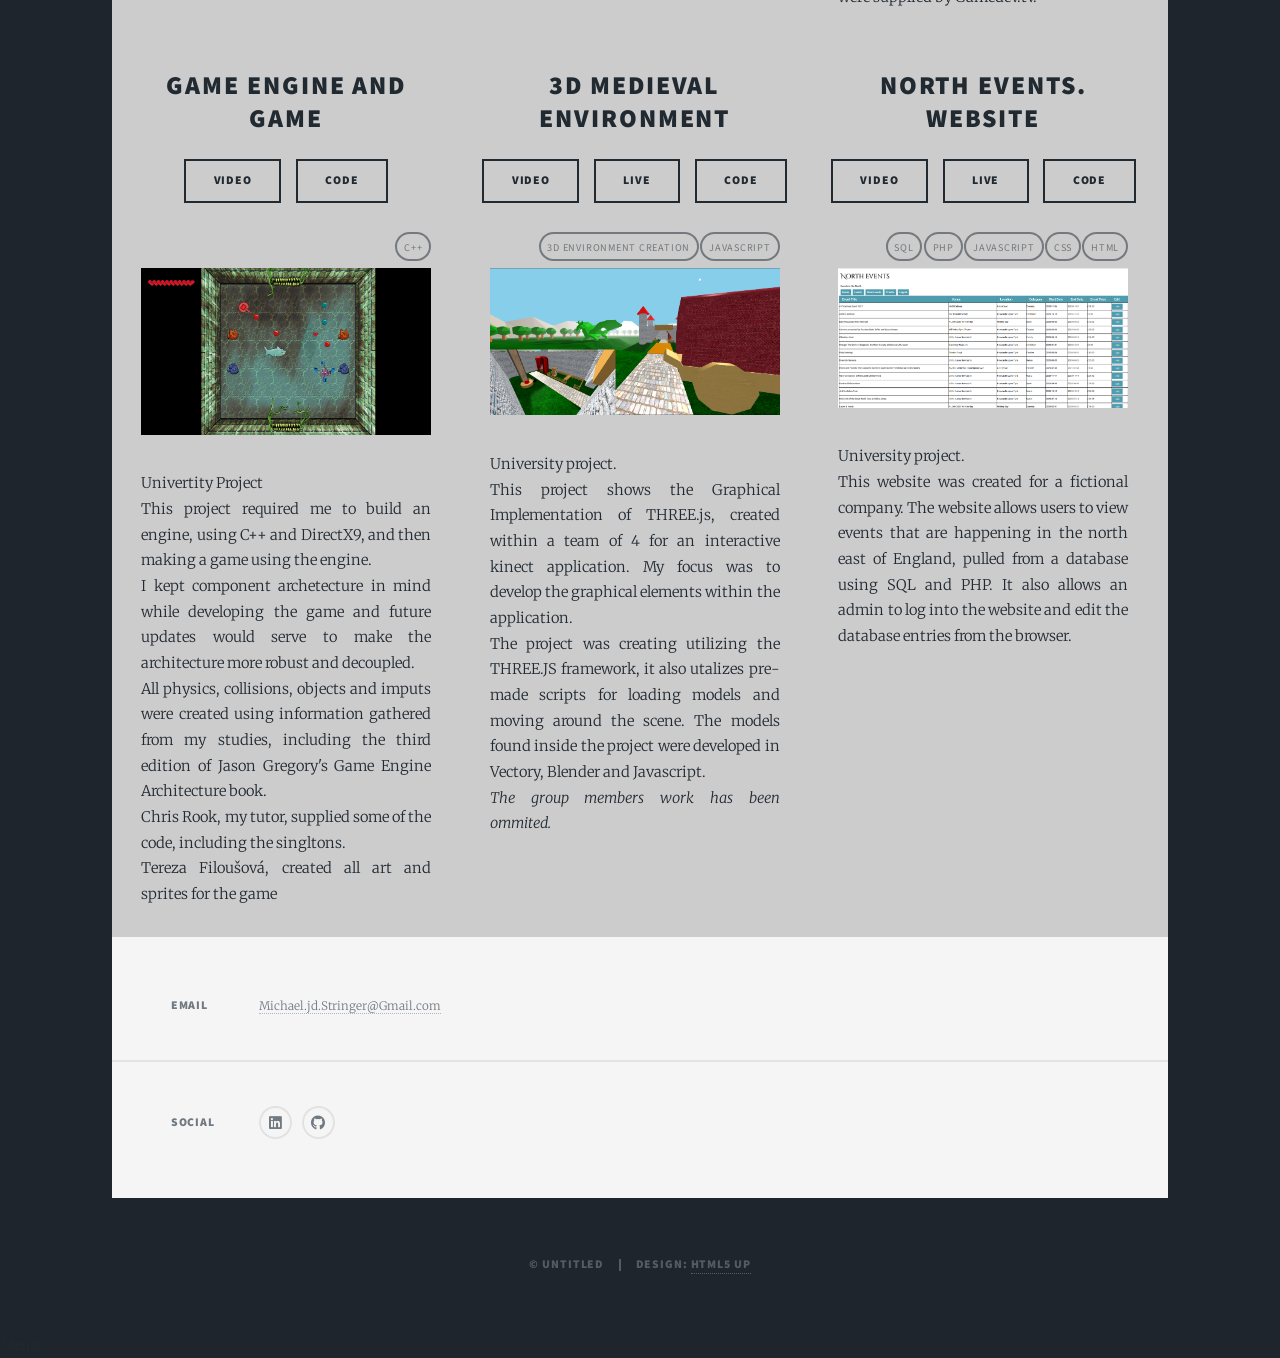
==== commit 269f3cd4: "Add files via upload" ====
--- a/index.html
+++ b/index.html
@@ -51,12 +51,34 @@
 						<!-- Posts -->
 							<section class="posts">
                                 
+                           <article>
+									<header>
+										<h2>Platforming Prototype</h2>
+									</header>
+                                    <ul class="actions special">
+                                        <li><a href='https://youtu.be/rK1sRonqqVI 'target="_blank" class="button" > Video </a></li>
+								        <li><a href="https://sharemygame.com/@Mstringster/tilevainia-game" target="_blank" class="button"> Live  </a></li>
+                                        <li><a href='https://github.com/MStringster/Tilevania/tree/master/Assets/Scripts' target="_blank" class="button" > Code </a></li>
+									</ul>
+                                    <ul class ="skills">
+                                        <li class="skillsList"> C# </li>
+                                        <li class="skillsList"> Unity </li>
+                                    </ul>
+									<a href="https://www.youtube.com/watch?v=KSC7FuzCPJQ" target="_blank" class="image fit"> <img src="images/PlatformingPrototype.png" alt=""></a>
+									<p> Platforming Prototype <br/>
+                                        This project was a small prototype of a 2D sprite based platformer. Unitys tilemap system was implemented to create the levels.<br/>
+                                        Support, Audio and some Sprites were supplied by Gamedev.tv, All code that is found within Assets (excluding AssetPacks) was written by me with the support from gamedev.tv. <br/>
+                                        
+									
+								</article>
+                                
+                                
                                 <article>
 									<header>
 										<h2>Tower Defence Game</h2>
 									</header>
                                     <ul class="actions special">
-                                        <li><a href='https://www.youtube.com/watch?v=KSC7FuzCPJQ 'target="_blank" class="button" > Demo </a></li>
+                                        <li><a href='https://www.youtube.com/watch?v=KSC7FuzCPJQ 'target="_blank" class="button" > Video </a></li>
 								        <li><a href="https://sharemygame.com/@Mstringster/towerdefencegame" target="_blank" class="button"> Live  </a></li>
                                         <li><a href='https://github.com/MStringster/TowerDefenceGame/tree/master/Assets' target="_blank" class="button" > Code </a></li>
 									</ul>
@@ -79,7 +101,7 @@
 										<h2>Networked Real Time Strategy Game</h2>
 									</header>
                                     <ul class="actions special">
-                                        <li><a href='https://youtu.be/mvupZMgImHo' target="_blank" class="button" > Demo </a></li>
+                                        <li><a href='https://youtu.be/mvupZMgImHo' target="_blank" class="button" > Video </a></li>
 								        
                                         <li><a href='https://github.com/MStringster/TowerDefenceGame/tree/master/Assets' target="_blank" class="button" > Code </a></li>
 									</ul>
@@ -101,7 +123,7 @@
 										<h2>Game Engine and Game</h2>
 									</header>
                                     <ul class="actions special">
-                                       <li><a href="https://www.youtube.com/watch?v=MXzWCO7yMJ0" target="_blank" class="button"> Demo </a></li> 
+                                       <li><a href="https://www.youtube.com/watch?v=MXzWCO7yMJ0" target="_blank" class="button"> Video </a></li> 
                                         <li><a href=" https://github.com/MStringster/Cplusplus-GameEngine" target="_blank" class="button"> Code </a></li>
 									</ul>
                                     <ul class ="skills">
@@ -118,7 +140,7 @@
 										<h2>3D Medieval Environment</h2>
 									</header>
                                     <ul class="actions special">
-                                        <li><a href='https://youtu.be/95nL_ge0PtU 'target="_blank" class="button" > Demo </a></li>
+                                        <li><a href='https://youtu.be/95nL_ge0PtU 'target="_blank" class="button" > Video </a></li>
 								        <li><a href="http://unn-w18019818.newnumyspace.co.uk/Graphics/Assignments/index.html" target="_blank" class="button"> Live  </a></li>
                                         <li><a href='https://github.com/MStringster/3DMedievalEnvironment' target="_blank" class="button" > Code </a></li>
 									</ul>
@@ -139,7 +161,7 @@
                                         <h2>North Events. Website</h2>
 									</header>
 									<ul class="actions special">
-                                        <li><a href="https://youtu.be/9T9VoT0tA6s" target="_blank" class="button"> Demo </a></li> 
+                                        <li><a href="https://youtu.be/9T9VoT0tA6s" target="_blank" class="button"> Video </a></li> 
 										<li><a href="http://unn-w18019818.newnumyspace.co.uk/northEvents/index.php" target="_blank" class="button"> Live </a></li>
                                         <li><a href="https://github.com/MStringster/NorthEventsWebsite" target="_blank" class="button"> Code </a></li>
 									</ul>
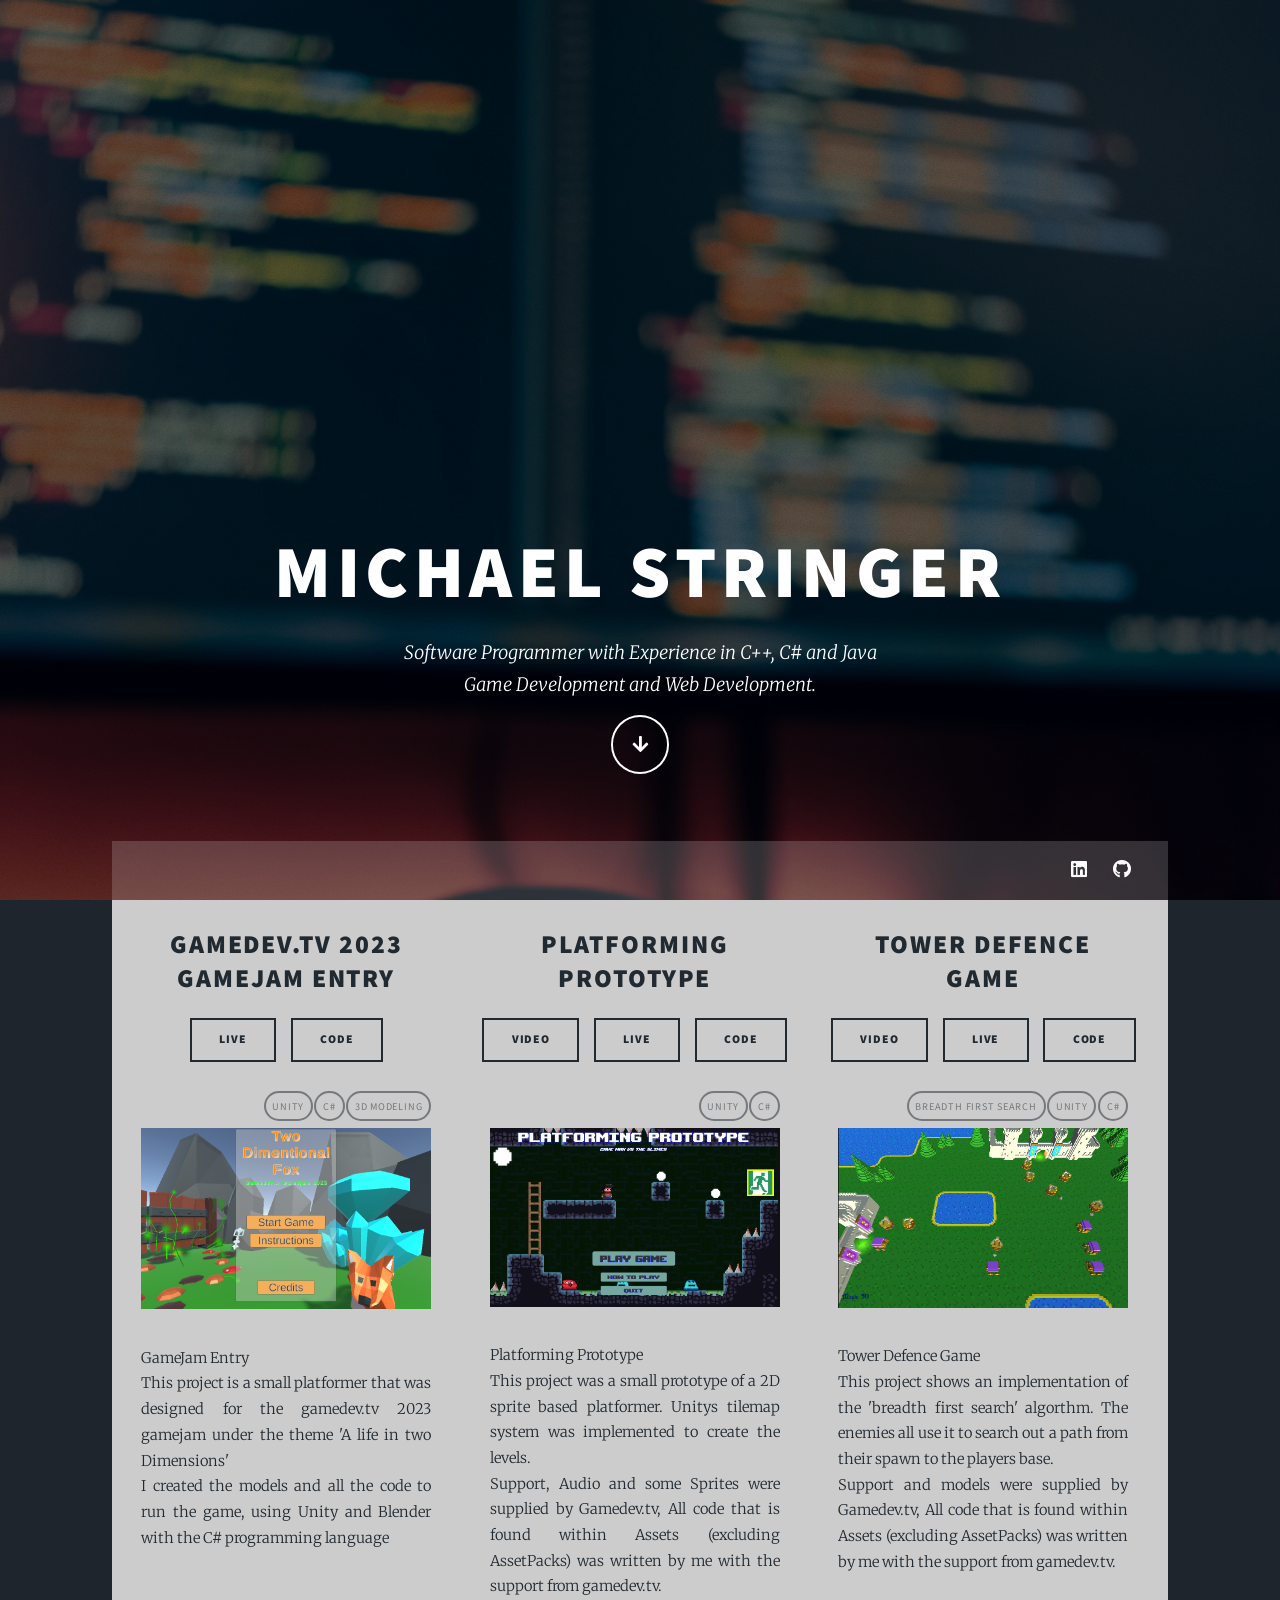
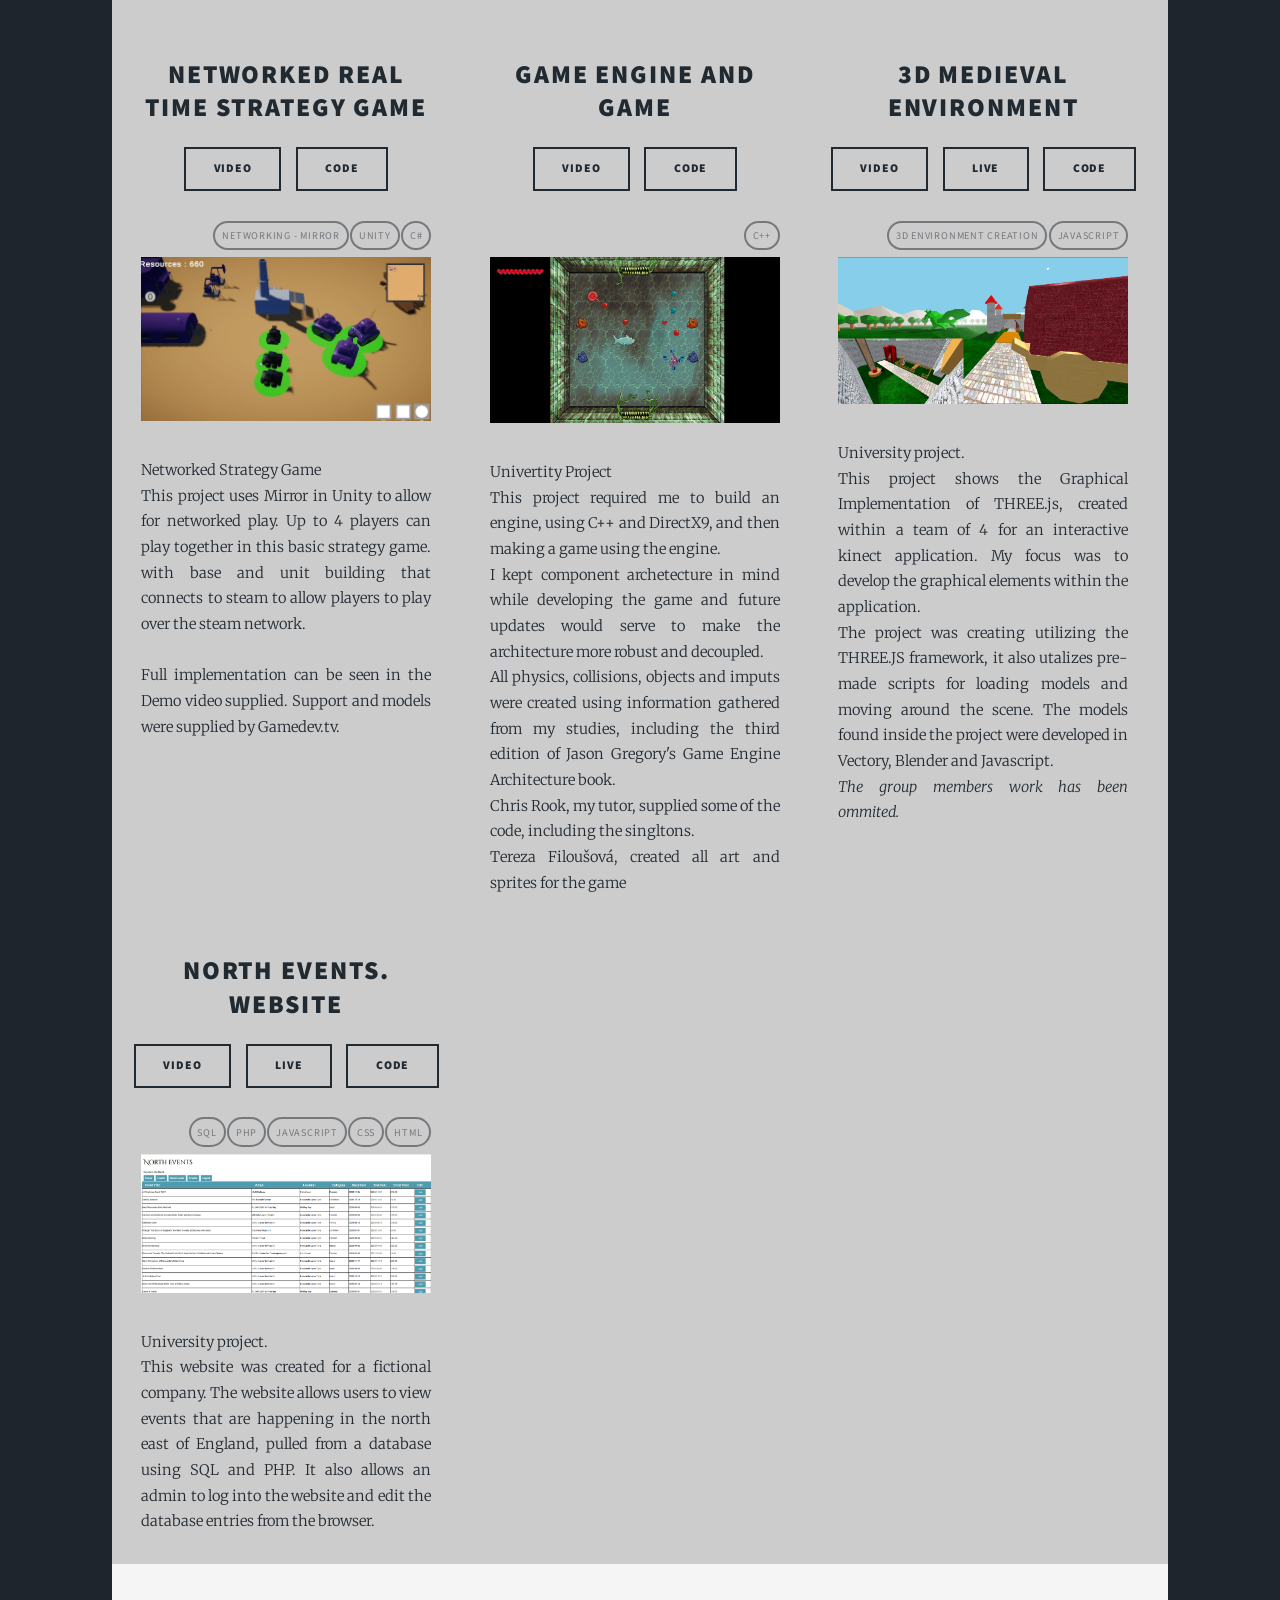
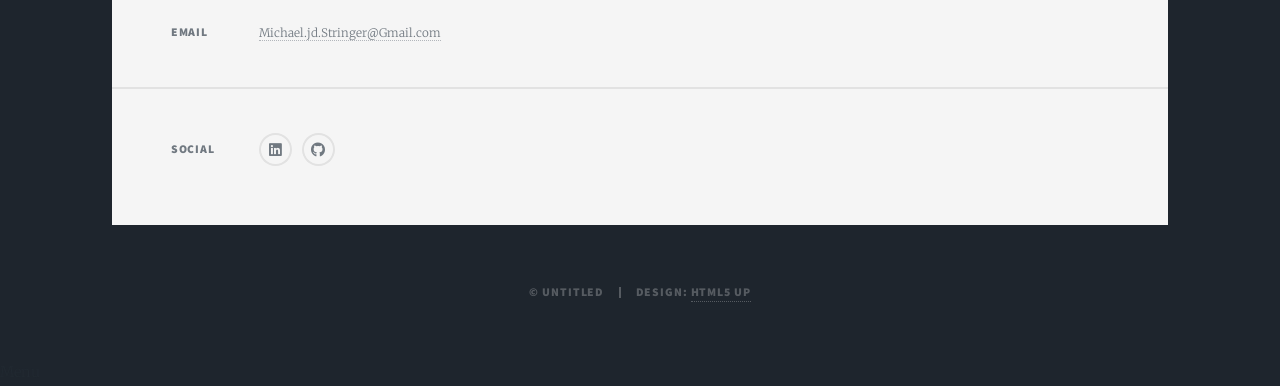
==== commit ce209d23: "Add files via upload" ====
--- a/index.html
+++ b/index.html
@@ -34,7 +34,7 @@
 				<!-- Nav -->
 					<nav id="nav">
 						<ul class="links">
-
+                            
 						</ul>
 						<ul class="icons">
 							<li><a href="https://www.linkedin.com/in/michael-stringer-b50623196/" target="_blank" class="icon brands fa-linkedin"><span class="label">LinkedIn</span></a></li>
@@ -51,6 +51,29 @@
 						<!-- Posts -->
 							<section class="posts">
                                 
+                                 <article>
+									<header>
+										<h2>Gamedev.tv 2023 GameJam Entry</h2>
+									</header>
+                                    <ul class="actions special">
+                                        
+								        <li><a href="https://itch.io/jam/gamedevtv-jam-2023/rate/2094061" target="_blank" class="button"> Live  </a></li>
+                                        <li><a href='https://github.com/MStringster/twodimensionalfox/tree/master/Assets/Scripts' target="_blank" class="button" > Code </a></li>
+									</ul>
+                                    <ul class ="skills">
+                                        <li class="skillsList"> 3D Modeling </li>
+                                        <li class="skillsList"> C# </li>
+                                        <li class="skillsList"> Unity </li>
+                                    </ul>
+									<a href="https://itch.io/jam/gamedevtv-jam-2023/rate/2094061" target="_blank" class="image fit"> <img src="images/f.PNG" alt=""></a>
+									<p> GameJam Entry <br/>
+                                        This project is a small platformer that was designed for the gamedev.tv 2023 gamejam under the theme 'A life in two Dimensions'<br/>
+                                        I created the models and all the code to run the game, using Unity and Blender with the C# programming language <br/>
+                                        
+									
+								</article>
+                                
+                                
                            <article>
 									<header>
 										<h2>Platforming Prototype</h2>
@@ -64,7 +87,7 @@
                                         <li class="skillsList"> C# </li>
                                         <li class="skillsList"> Unity </li>
                                     </ul>
-									<a href="https://www.youtube.com/watch?v=KSC7FuzCPJQ" target="_blank" class="image fit"> <img src="images/PlatformingPrototype.png" alt=""></a>
+									<a href="https://sharemygame.com/@Mstringster/tilevainia-game" target="_blank" class="image fit"> <img src="images/PlatformingPrototype.png" alt=""></a>
 									<p> Platforming Prototype <br/>
                                         This project was a small prototype of a 2D sprite based platformer. Unitys tilemap system was implemented to create the levels.<br/>
                                         Support, Audio and some Sprites were supplied by Gamedev.tv, All code that is found within Assets (excluding AssetPacks) was written by me with the support from gamedev.tv. <br/>
@@ -87,7 +110,7 @@
                                         <li class="skillsList"> Unity </li>
                                         <li class="skillsList"> Breadth First Search</li>
                                     </ul>
-									<a href="https://www.youtube.com/watch?v=KSC7FuzCPJQ" target="_blank" class="image fit"> <img src="images/TowerDefenceGame.png" alt=""></a>
+									<a href="https://sharemygame.com/@Mstringster/towerdefencegame" target="_blank" class="image fit"> <img src="images/TowerDefenceGame.png" alt=""></a>
 									<p> Tower Defence Game <br/>
                                         This project shows an implementation of the 'breadth first search' algorthm. The enemies all use it to search out a path from their spawn to the
                                         players base.<br/>
